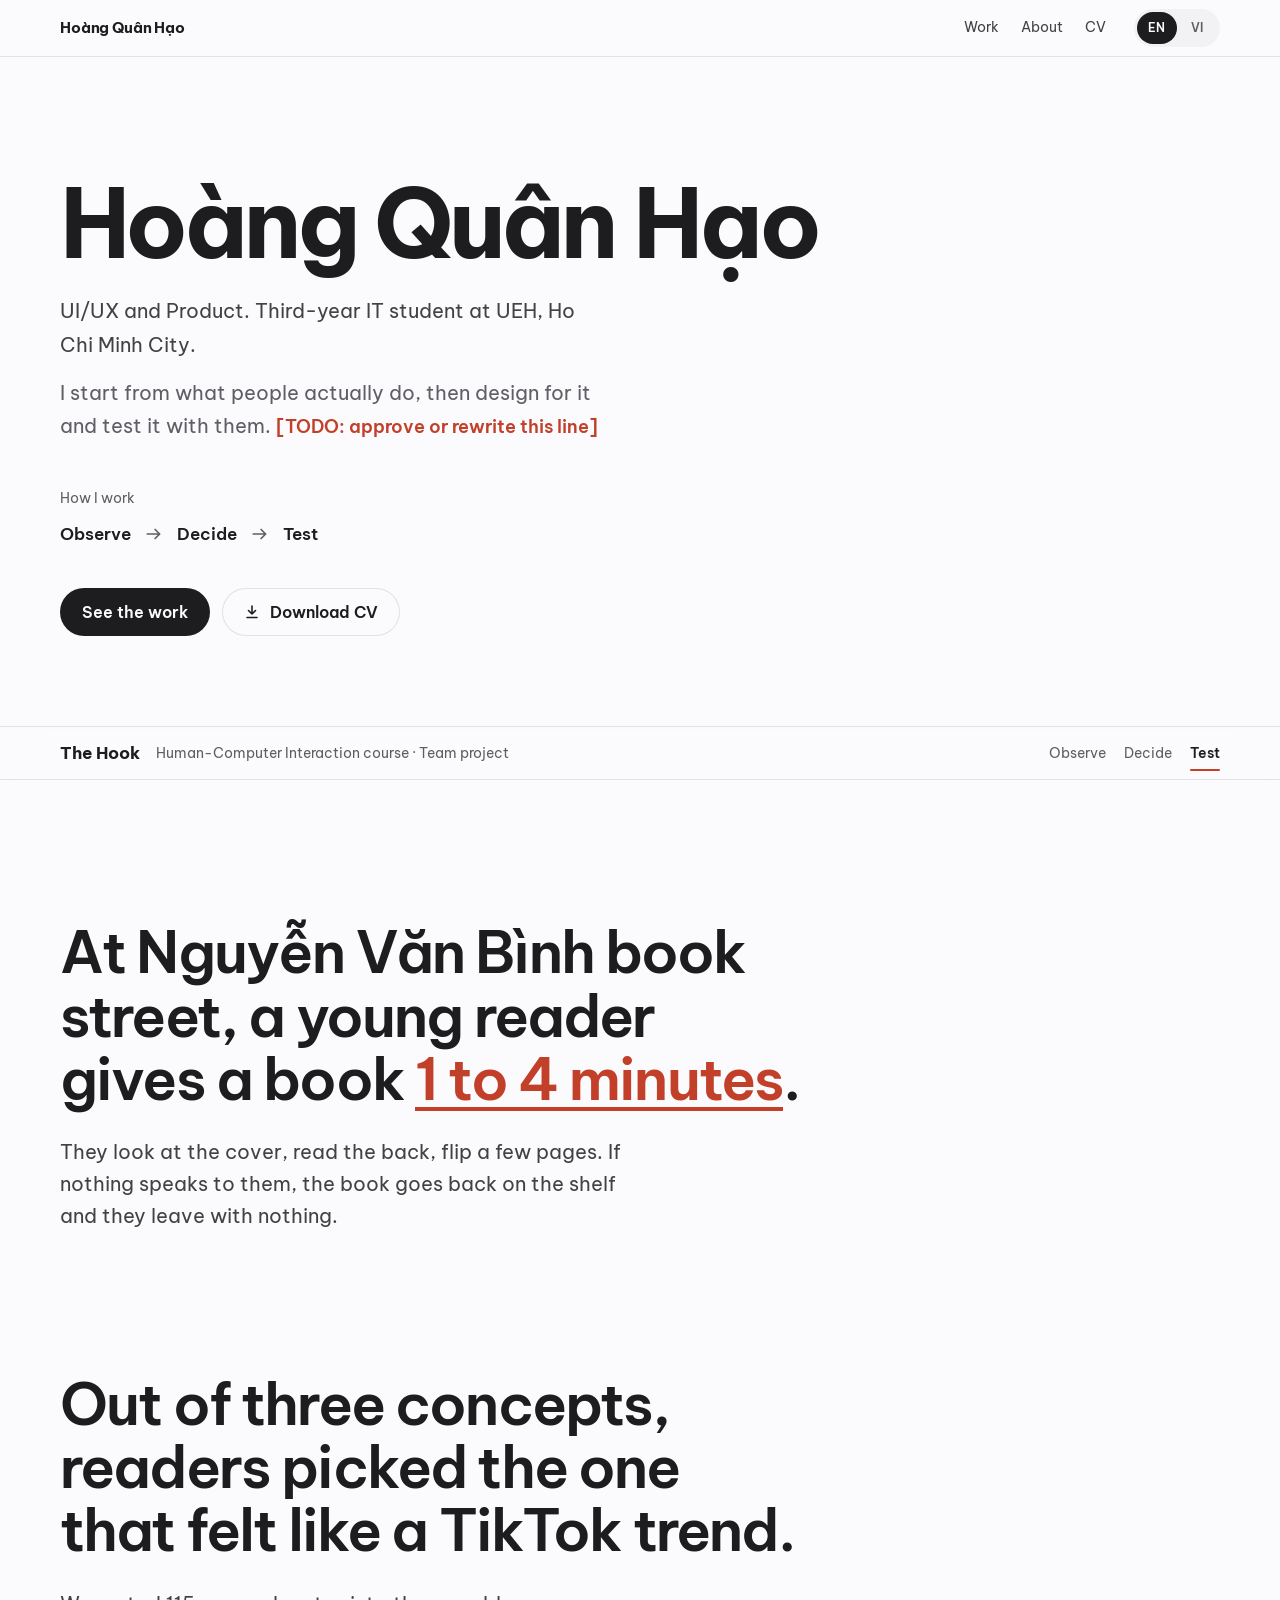
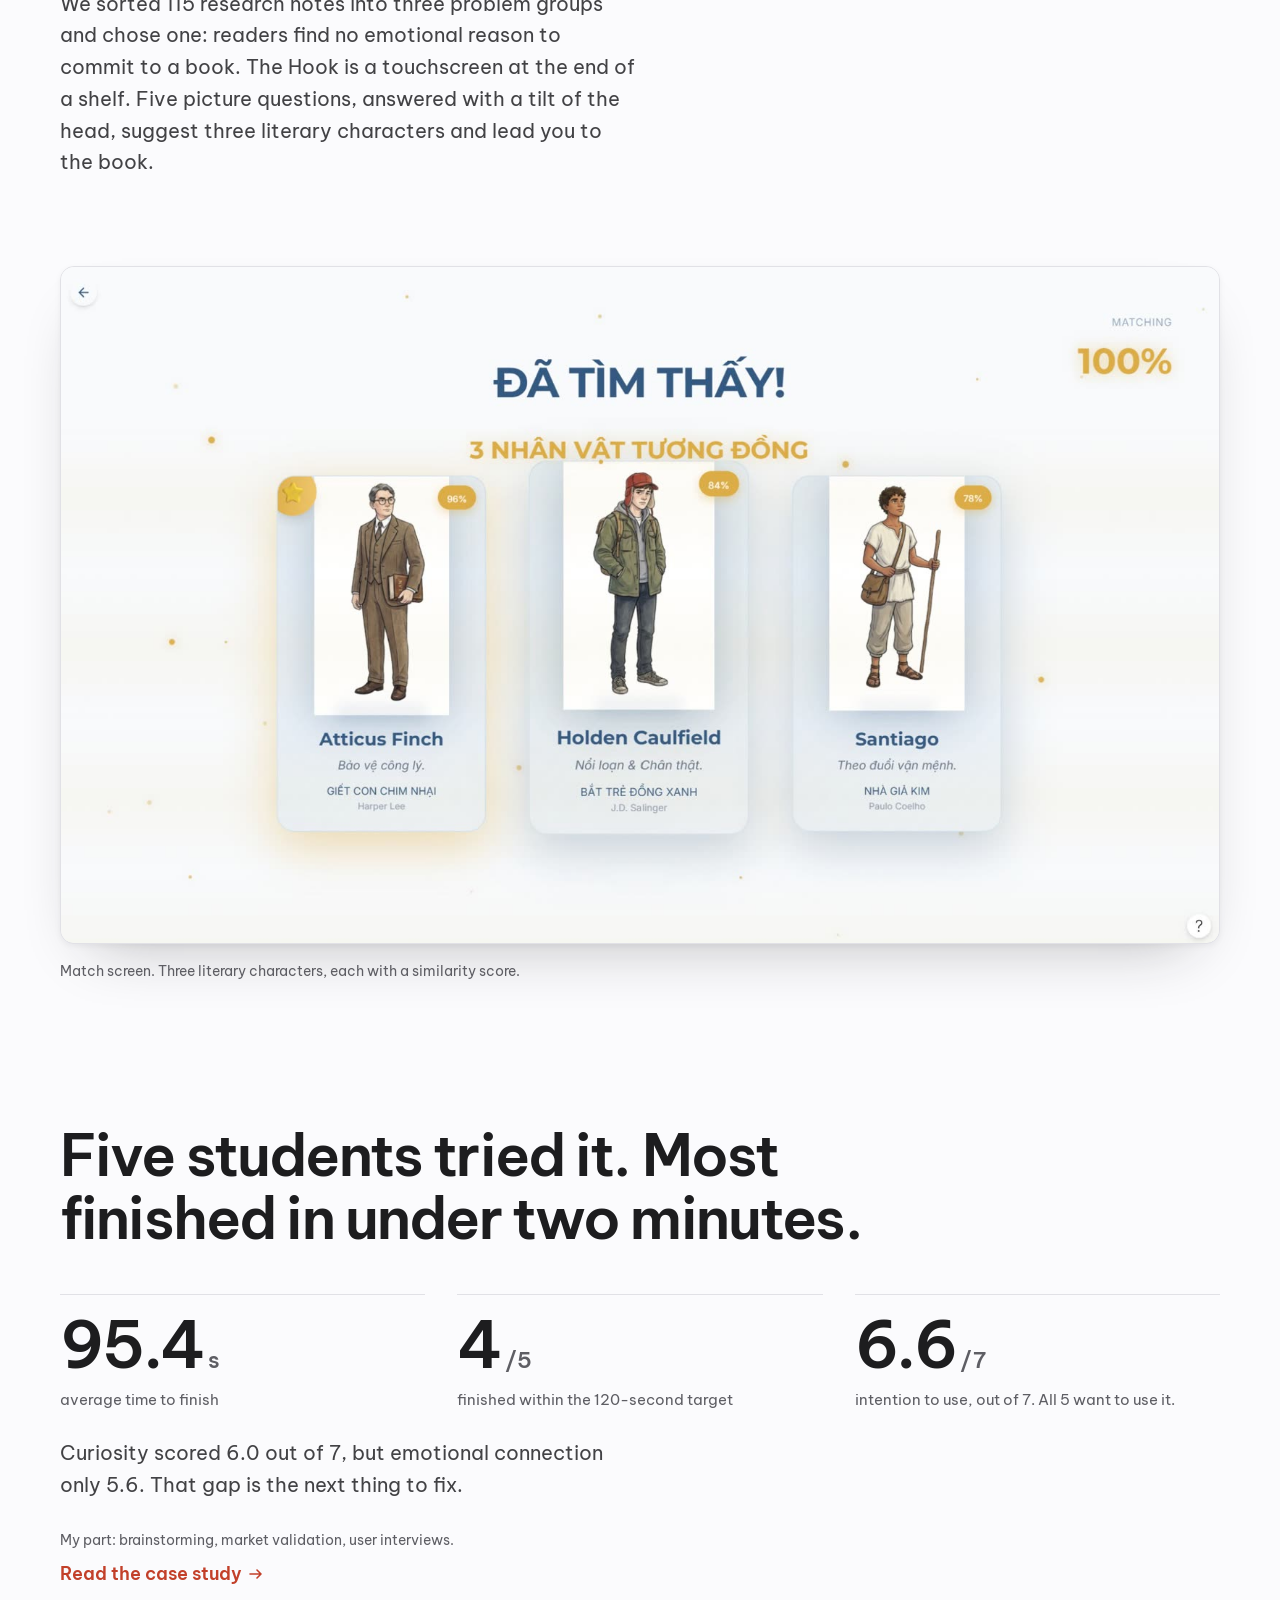
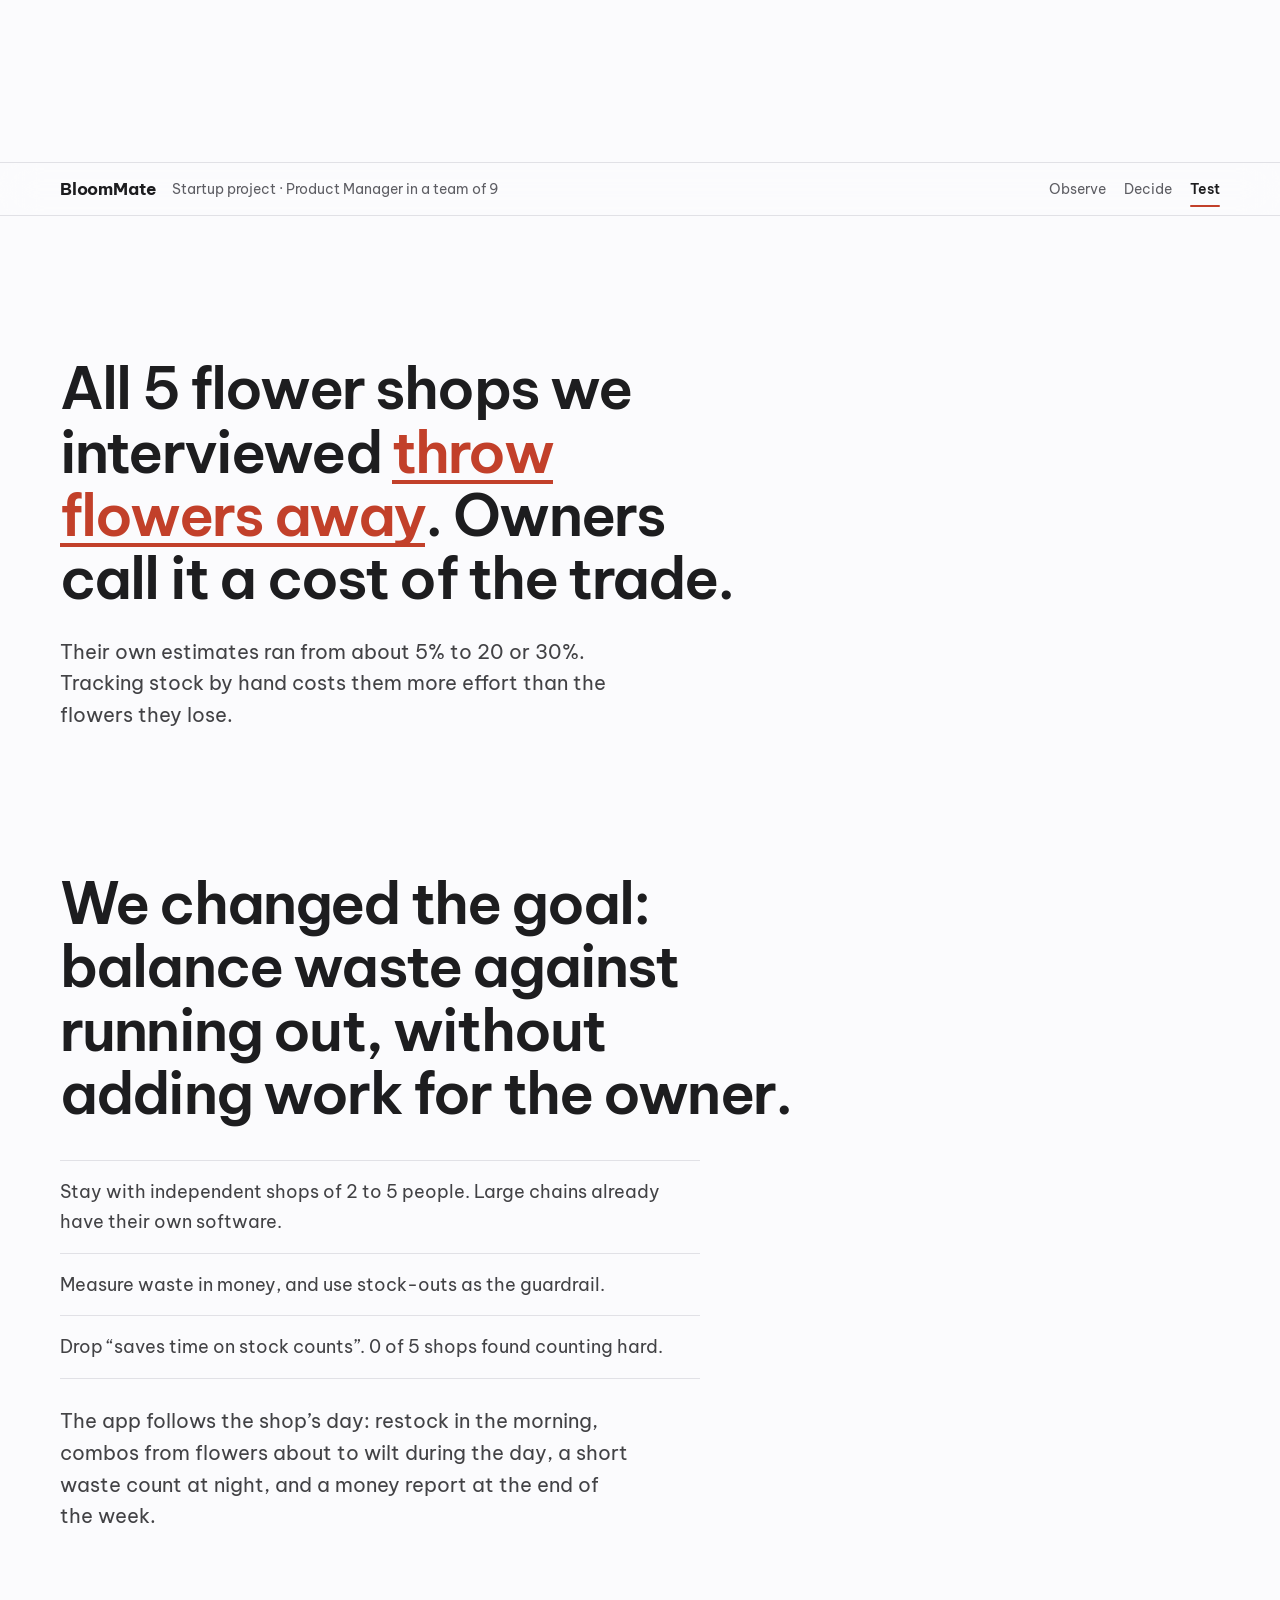
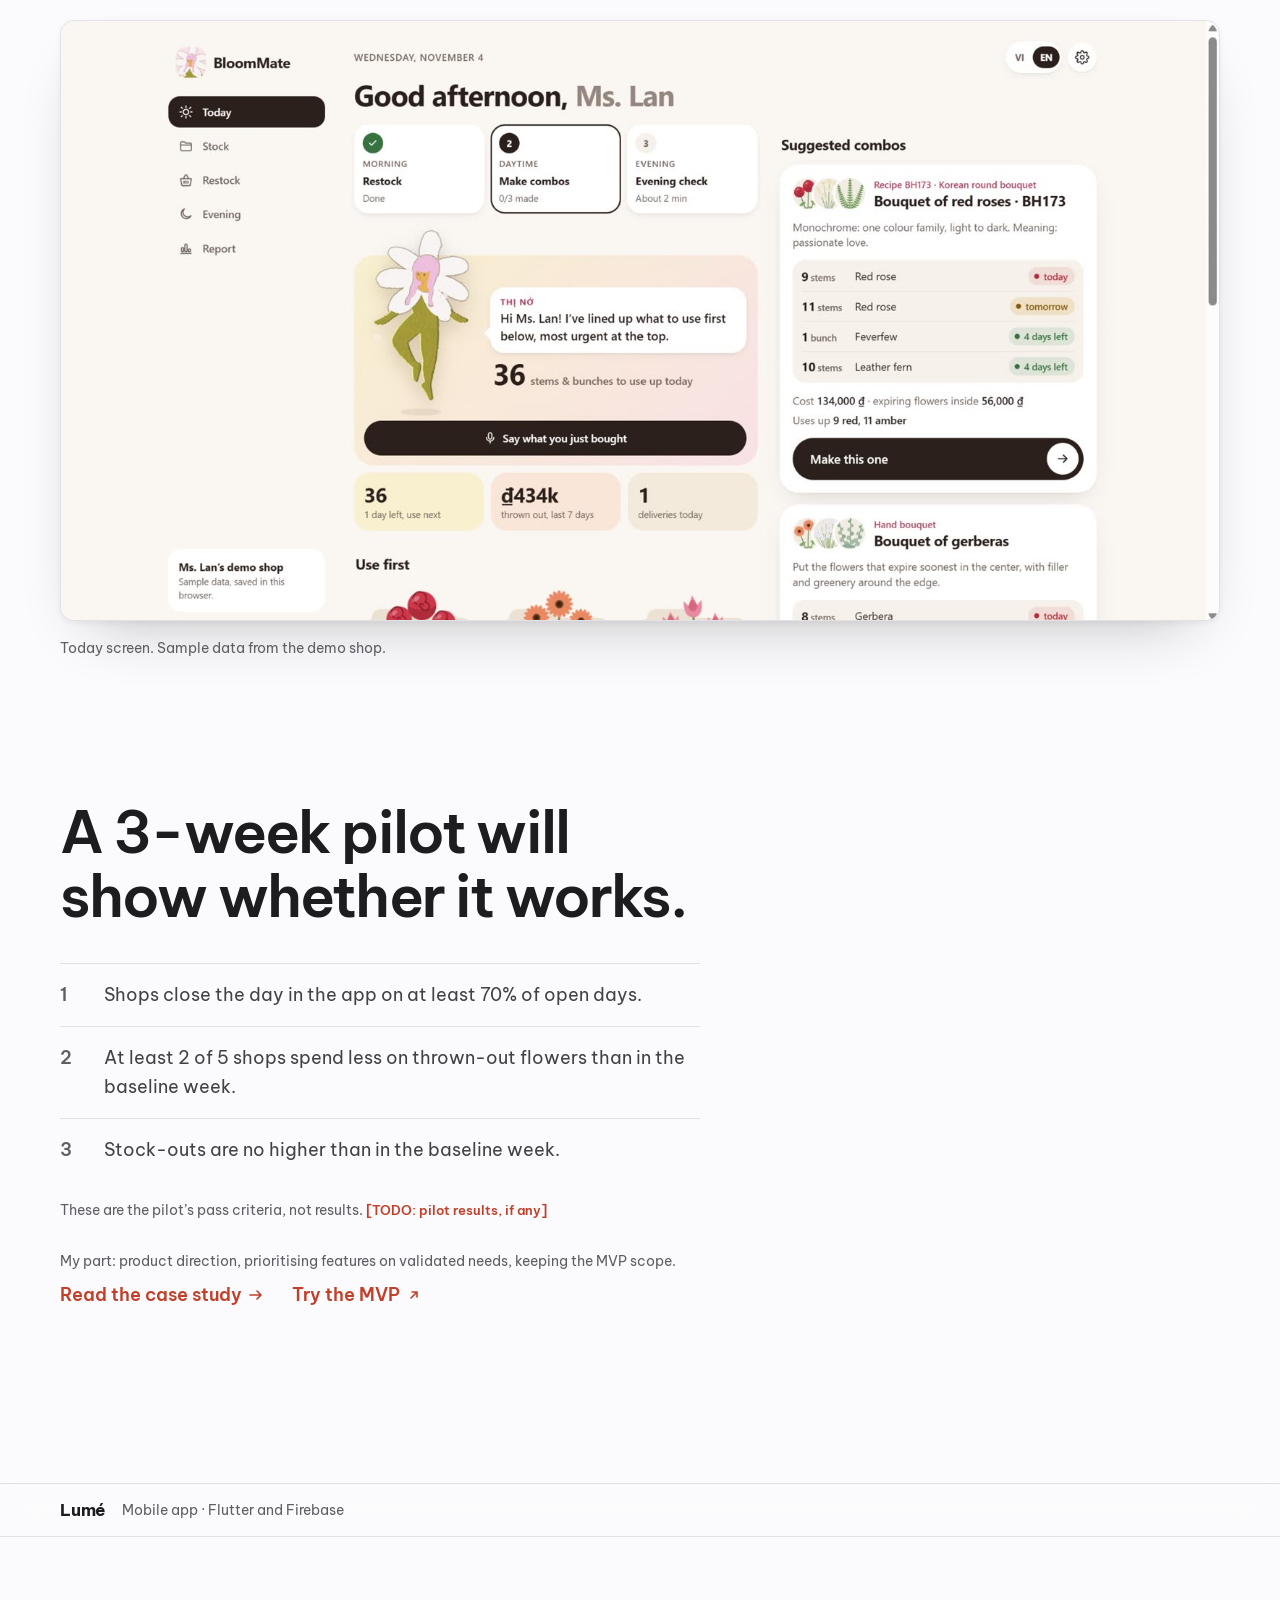
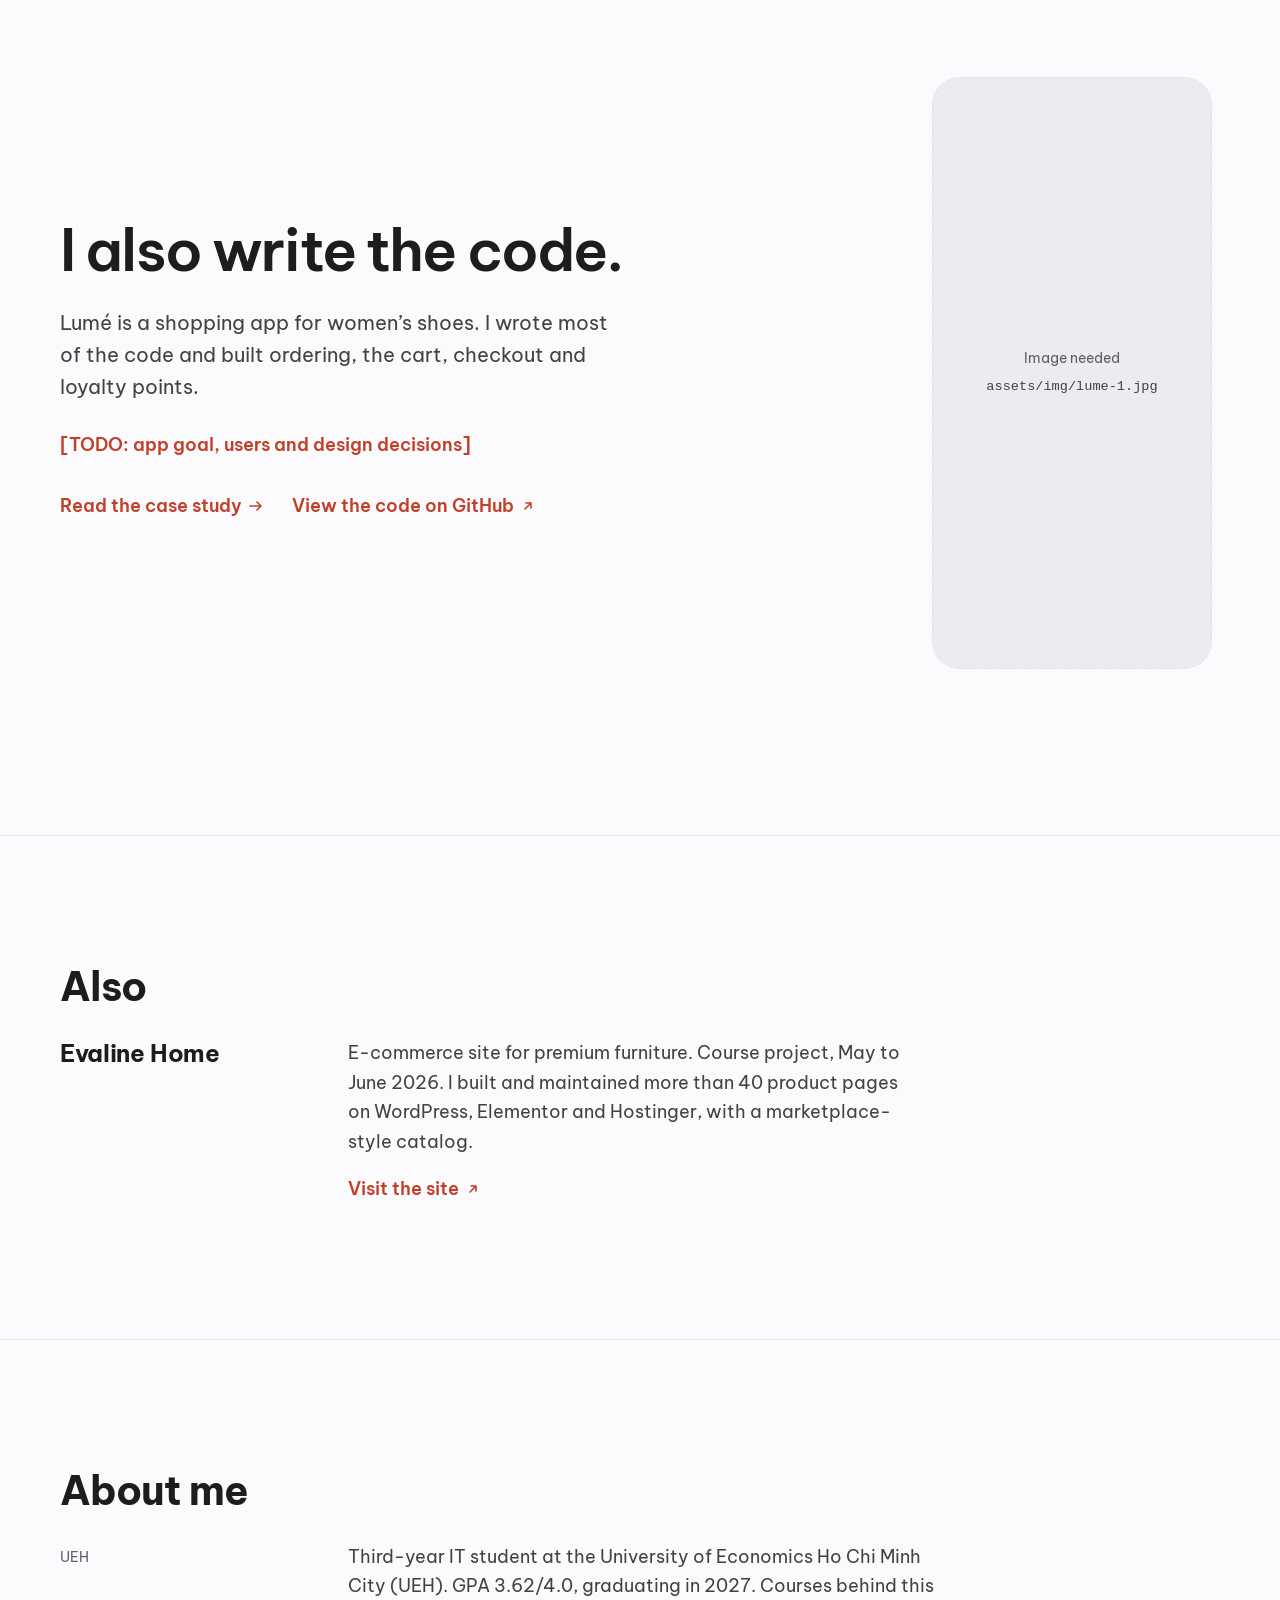
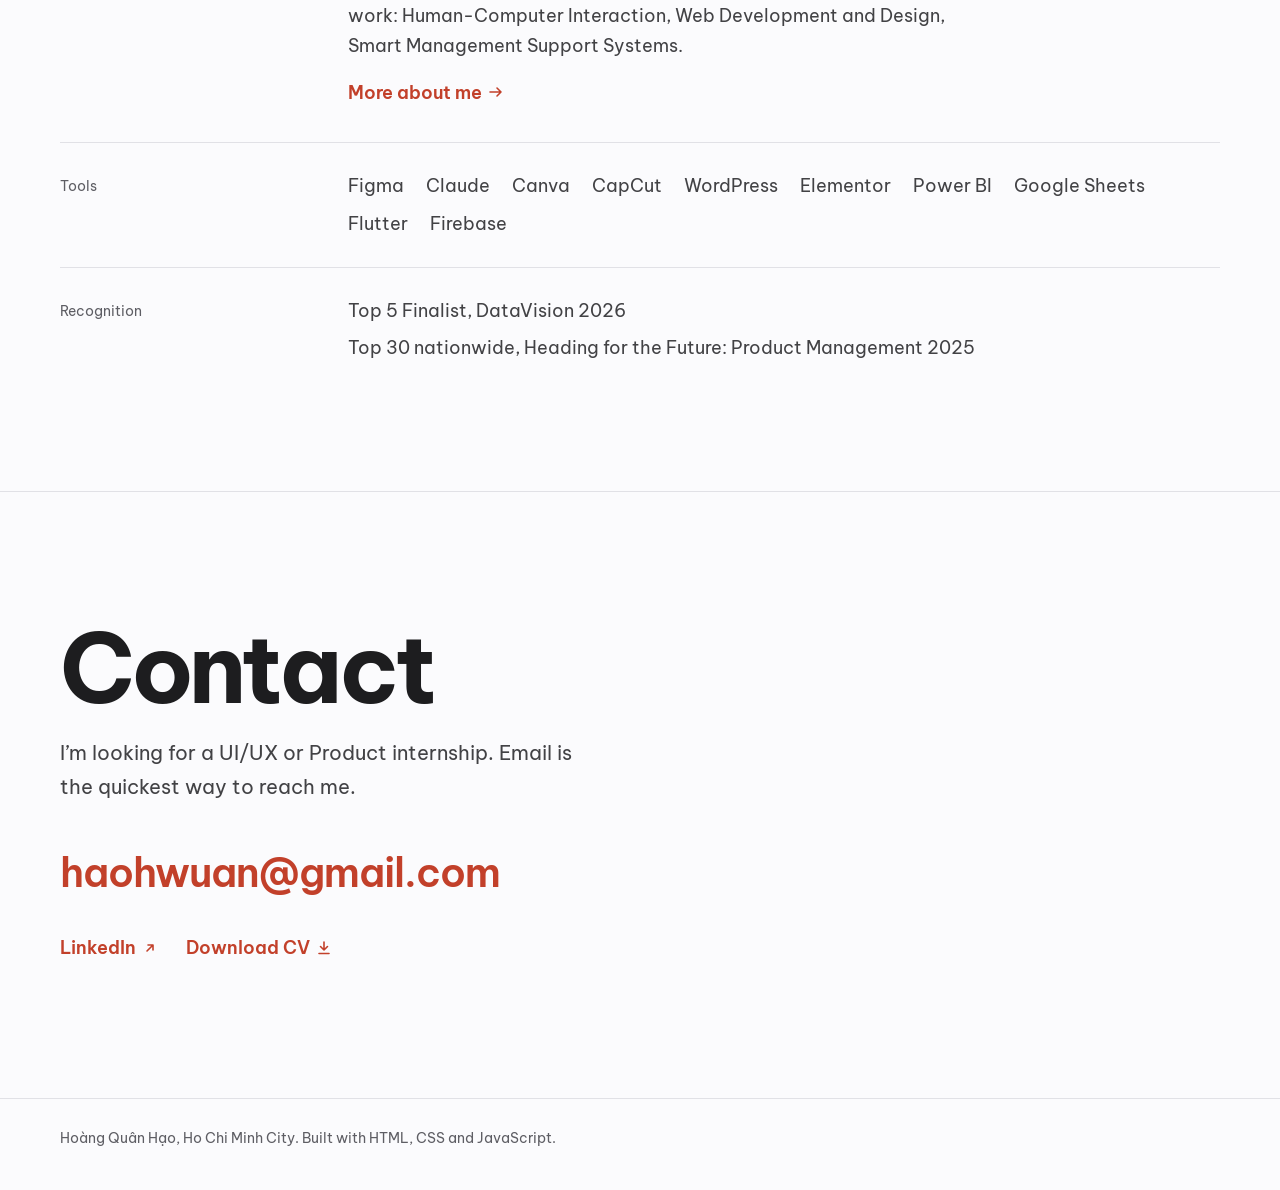
==== index.html @ dfaa804c "Portfolio: home page and The Hook case study Static HTML/CSS/JS, English default with a VI toggle, B" ====
<!doctype html>
<html lang="en">
<head>
<meta charset="utf-8">
<meta name="viewport" content="width=device-width, initial-scale=1, viewport-fit=cover">
<title>Hoàng Quân Hạo · UI/UX and Product</title>
<meta name="description" content="Portfolio of Hoàng Quân Hạo, IT student at UEH looking for a UI/UX or Product internship. Case studies with research and test results.">
<meta name="theme-color" content="#FBFBFD" media="(prefers-color-scheme: light)">
<meta name="theme-color" content="#111113" media="(prefers-color-scheme: dark)">
<link rel="canonical" href="https://wqhao216.github.io/wee_career/">
<meta property="og:type" content="website">
<meta property="og:site_name" content="Hoàng Quân Hạo">
<meta property="og:title" content="Hoàng Quân Hạo · UI/UX and Product">
<meta property="og:description" content="IT student at UEH looking for a UI/UX or Product internship. Case studies with research and test results.">
<meta property="og:url" content="https://wqhao216.github.io/wee_career/">
<meta property="og:image" content="https://wqhao216.github.io/wee_career/assets/img/og-cover.jpg">
<meta property="og:image:width" content="1200">
<meta property="og:image:height" content="630">
<meta property="og:locale" content="en_US">
<meta property="og:locale:alternate" content="vi_VN">
<meta name="twitter:card" content="summary_large_image">
<link rel="icon" href="assets/img/favicon.svg" type="image/svg+xml">
<link rel="preload" href="assets/fonts/be-vietnam-pro-700-latin.woff2" as="font" type="font/woff2" crossorigin>
<link rel="preload" href="assets/fonts/be-vietnam-pro-400-latin.woff2" as="font" type="font/woff2" crossorigin>
<link rel="stylesheet" href="assets/css/site.css">
<script src="i18n/en.js"></script>
<script src="i18n/vi.js"></script>
</head>
<body data-title="h.title" data-desc="h.desc">
<a class="skip" href="#main" data-i18n="c.skip"></a>

<header class="gnav">
  <div class="wrap">
    <a class="brand" href="./" data-i18n="c.brand" data-i18n-attr="aria-label:c.home"></a>
    <nav data-i18n-attr="aria-label:c.nav">
      <ul>
        <li><a class="nl" href="#work" data-i18n="c.work"></a></li>
        <li><a class="nl" href="about/" data-i18n="c.about"></a></li>
        <li class="cv"><a class="nl" href="assets/cv/Hoang-Quan-Hao-CV.pdf" download data-i18n="c.cv"></a></li>
      </ul>
    </nav>
    <div class="lang" role="group" data-i18n-attr="aria-label:c.lang">
      <button type="button" data-lang="en" aria-pressed="true" data-i18n-attr="aria-label:c.lang.en">EN</button>
      <button type="button" data-lang="vi" aria-pressed="false" data-i18n-attr="aria-label:c.lang.vi">VI</button>
    </div>
  </div>
</header>

<main id="main">
  <section class="hero">
    <div class="wrap">
      <h1 data-i18n="h.name"></h1>
      <p class="role" data-i18n="h.role"></p>
      <p class="approach" data-i18n-html="h.approach"></p>
      <p class="process">
        <span class="label" data-i18n="h.process"></span>
        <span data-i18n="c.observe"></span>
        <svg width="18" height="18" viewBox="0 0 16 16" fill="none" stroke="currentColor" stroke-width="1.5" stroke-linecap="round" stroke-linejoin="round" aria-hidden="true"><path d="M2 8h11M9 4l4 4-4 4"/></svg>
        <span data-i18n="c.decide"></span>
        <svg width="18" height="18" viewBox="0 0 16 16" fill="none" stroke="currentColor" stroke-width="1.5" stroke-linecap="round" stroke-linejoin="round" aria-hidden="true"><path d="M2 8h11M9 4l4 4-4 4"/></svg>
        <span data-i18n="c.test"></span>
      </p>
      <div class="actions">
        <a class="btn btn-ink" href="#work" data-i18n="h.cta.work"></a>
        <a class="btn btn-line" href="assets/cv/Hoang-Quan-Hao-CV.pdf" download>
          <svg width="16" height="16" viewBox="0 0 16 16" fill="none" stroke="currentColor" stroke-width="1.6" stroke-linecap="round" stroke-linejoin="round" aria-hidden="true"><path d="M8 2v8M4.5 6.5 8 10l3.5-3.5M3 13.5h10"/></svg>
          <span data-i18n="h.cta.cv"></span>
        </a>
      </div>
    </div>
  </section>

  <h2 id="work" class="sr-only" data-i18n="h.work"></h2>

  <!-- Chapter: The Hook -->
  <section class="chapter" aria-labelledby="ch-hook">
    <div class="rail">
      <div class="wrap">
        <h2 class="name" id="ch-hook" data-i18n="h.hook.name"></h2>
        <span class="kind" data-i18n="h.hook.kind"></span>
        <ol class="steps" aria-hidden="true">
          <li data-step="observe" data-i18n="c.observe"></li>
          <li data-step="decide" data-i18n="c.decide"></li>
          <li data-step="test" data-i18n="c.test"></li>
        </ol>
      </div>
    </div>
    <div class="wrap">
      <div class="beat" data-beat="observe">
        <h3 class="say reveal" data-i18n-html="h.hook.observe"></h3>
        <p class="body reveal" data-i18n="h.hook.observe.body"></p>
      </div>
      <div class="beat" data-beat="decide">
        <h3 class="say reveal" data-i18n="h.hook.decide"></h3>
        <p class="body reveal" data-i18n="h.hook.decide.body"></p>
        <figure class="shot reveal">
          <img src="assets/img/hook-match.jpg" width="1600" height="934" loading="lazy" decoding="async" data-i18n-attr="alt:h.hook.img" alt="">
          <figcaption data-i18n="h.hook.cap"></figcaption>
        </figure>
      </div>
      <div class="beat" data-beat="test">
        <h3 class="say reveal" data-i18n="h.hook.test"></h3>
        <div class="stats reveal">
          <div class="stat"><div class="n"><span data-num="95.4" data-dec="1" data-count></span><small data-i18n="c.sec"></small></div><p data-i18n="h.hook.s1"></p></div>
          <div class="stat"><div class="n"><span data-num="4" data-count></span><small>/5</small></div><p data-i18n="h.hook.s2"></p></div>
          <div class="stat"><div class="n"><span data-num="6.6" data-dec="1" data-count></span><small>/7</small></div><p data-i18n="h.hook.s3"></p></div>
        </div>
        <p class="body reveal" data-i18n="h.hook.test.body"></p>
        <p class="meta" data-i18n="h.hook.role"></p>
        <div class="links">
          <a class="go" href="work/the-hook/"><span data-i18n="h.hook.link"></span><svg width="16" height="16" viewBox="0 0 16 16" fill="none" stroke="currentColor" stroke-width="1.6" stroke-linecap="round" stroke-linejoin="round" aria-hidden="true"><path d="M2 8h11M9 4l4 4-4 4"/></svg></a>
        </div>
      </div>
    </div>
  </section>

  <!-- Chapter: BloomMate -->
  <section class="chapter" aria-labelledby="ch-bloom">
    <div class="rail">
      <div class="wrap">
        <h2 class="name" id="ch-bloom" data-i18n="h.bloom.name"></h2>
        <span class="kind" data-i18n="h.bloom.kind"></span>
        <ol class="steps" aria-hidden="true">
          <li data-step="observe" data-i18n="c.observe"></li>
          <li data-step="decide" data-i18n="c.decide"></li>
          <li data-step="test" data-i18n="c.test"></li>
        </ol>
      </div>
    </div>
    <div class="wrap">
      <div class="beat" data-beat="observe">
        <h3 class="say reveal" data-i18n-html="h.bloom.observe"></h3>
        <p class="body reveal" data-i18n="h.bloom.observe.body"></p>
      </div>
      <div class="beat" data-beat="decide">
        <h3 class="say reveal" data-i18n="h.bloom.decide"></h3>
        <ul class="decisions reveal">
          <li data-i18n="h.bloom.d1"></li>
          <li data-i18n="h.bloom.d2"></li>
          <li data-i18n="h.bloom.d3"></li>
        </ul>
        <p class="body reveal" data-i18n="h.bloom.decide.body"></p>
        <figure class="shot reveal">
          <img src="assets/img/bloom-today.jpg" width="1600" height="828" loading="lazy" decoding="async" data-i18n-attr="alt:h.bloom.img" alt="">
          <figcaption data-i18n="h.bloom.cap"></figcaption>
        </figure>
      </div>
      <div class="beat" data-beat="test">
        <h3 class="say reveal" data-i18n="h.bloom.test"></h3>
        <ol class="criteria reveal">
          <li data-i18n="h.bloom.p1"></li>
          <li data-i18n="h.bloom.p2"></li>
          <li data-i18n="h.bloom.p3"></li>
        </ol>
        <p class="note" data-i18n-html="h.bloom.pnote"></p>
        <p class="meta" data-i18n="h.bloom.role"></p>
        <div class="links">
          <a class="go" href="work/bloommate/"><span data-i18n="h.bloom.link"></span><svg width="16" height="16" viewBox="0 0 16 16" fill="none" stroke="currentColor" stroke-width="1.6" stroke-linecap="round" stroke-linejoin="round" aria-hidden="true"><path d="M2 8h11M9 4l4 4-4 4"/></svg></a>
          <a class="go ext" href="https://wqhao216.github.io/bloommate/" target="_blank" rel="noopener"><span data-i18n="h.bloom.mvp"></span><span class="sr-only" data-i18n="c.newtab"></span><svg width="16" height="16" viewBox="0 0 16 16" fill="none" stroke="currentColor" stroke-width="1.6" stroke-linecap="round" stroke-linejoin="round" aria-hidden="true"><path d="M5 11 11 5M6 5h5v5"/></svg></a>
        </div>
      </div>
    </div>
  </section>

  <!-- Chapter: Lumé (no observation yet, so no Observe/Decide/Test rail) -->
  <section class="chapter" aria-labelledby="ch-lume">
    <div class="rail">
      <div class="wrap">
        <h2 class="name" id="ch-lume" data-i18n="h.lume.name"></h2>
        <span class="kind" data-i18n="h.lume.kind"></span>
      </div>
    </div>
    <div class="wrap">
      <div class="beat">
        <div class="split">
          <div>
            <h3 class="say reveal" data-i18n="h.lume.title"></h3>
            <p class="body reveal" data-i18n="h.lume.body"></p>
            <p class="body" data-i18n-html="h.lume.todo"></p>
            <div class="links" style="margin-top:24px">
              <a class="go" href="work/lume/"><span data-i18n="h.lume.link"></span><svg width="16" height="16" viewBox="0 0 16 16" fill="none" stroke="currentColor" stroke-width="1.6" stroke-linecap="round" stroke-linejoin="round" aria-hidden="true"><path d="M2 8h11M9 4l4 4-4 4"/></svg></a>
              <a class="go ext" href="https://github.com/hienhuynh31241022763-jpg/lume_app" target="_blank" rel="noopener"><span data-i18n="h.lume.code"></span><span class="sr-only" data-i18n="c.newtab"></span><svg width="16" height="16" viewBox="0 0 16 16" fill="none" stroke="currentColor" stroke-width="1.6" stroke-linecap="round" stroke-linejoin="round" aria-hidden="true"><path d="M5 11 11 5M6 5h5v5"/></svg></a>
            </div>
          </div>
          <div class="ph phone reveal" role="img" data-i18n-attr="aria-label:h.lume.img">
            <span data-i18n="c.placeholder"></span>
            <code>assets/img/lume-1.jpg</code>
          </div>
        </div>
      </div>
    </div>
  </section>

  <section class="band" aria-labelledby="also">
    <div class="wrap">
      <h2 id="also" data-i18n="h.also"></h2>
      <div class="row">
        <h3 data-i18n="h.eva.name"></h3>
        <div>
          <p data-i18n="h.eva.body"></p>
          <div class="links">
            <a class="go ext" href="https://evalinehome.smartquote.us/" target="_blank" rel="noopener"><span data-i18n="h.eva.link"></span><span class="sr-only" data-i18n="c.newtab"></span><svg width="16" height="16" viewBox="0 0 16 16" fill="none" stroke="currentColor" stroke-width="1.6" stroke-linecap="round" stroke-linejoin="round" aria-hidden="true"><path d="M5 11 11 5M6 5h5v5"/></svg></a>
          </div>
        </div>
      </div>
    </div>
  </section>

  <section class="band" aria-labelledby="about">
    <div class="wrap">
      <h2 id="about" data-i18n="h.about"></h2>
      <div class="row">
        <span class="k">UEH</span>
        <div>
          <p data-i18n="h.about.body"></p>
          <div class="links">
            <a class="go" href="about/"><span data-i18n="h.about.link"></span><svg width="16" height="16" viewBox="0 0 16 16" fill="none" stroke="currentColor" stroke-width="1.6" stroke-linecap="round" stroke-linejoin="round" aria-hidden="true"><path d="M2 8h11M9 4l4 4-4 4"/></svg></a>
          </div>
        </div>
      </div>
      <div class="row">
        <span class="k" data-i18n="h.about.tools"></span>
        <ul class="tools">
          <li>Figma</li><li>Claude</li><li>Canva</li><li>CapCut</li><li>WordPress</li><li>Elementor</li><li>Power BI</li><li>Google Sheets</li><li>Flutter</li><li>Firebase</li>
        </ul>
      </div>
      <div class="row">
        <span class="k" data-i18n="h.about.awards"></span>
        <ul class="awards">
          <li data-i18n="h.about.a1"></li>
          <li data-i18n="h.about.a2"></li>
        </ul>
      </div>
    </div>
  </section>

  <section class="band contact" aria-labelledby="contact">
    <div class="wrap">
      <h2 id="contact" data-i18n="c.contact.title"></h2>
      <p class="body" data-i18n="c.contact.body"></p>
      <a class="mail" href="mailto:haohwuan@gmail.com">haohwuan@gmail.com</a>
      <div class="links">
        <a class="go ext" href="https://www.linkedin.com/in/qu%C3%A2n-h%E1%BA%A1o-ho%C3%A0ng-7aa39737b/" target="_blank" rel="noopener"><span data-i18n="c.contact.linkedin"></span><span class="sr-only" data-i18n="c.newtab"></span><svg width="16" height="16" viewBox="0 0 16 16" fill="none" stroke="currentColor" stroke-width="1.6" stroke-linecap="round" stroke-linejoin="round" aria-hidden="true"><path d="M5 11 11 5M6 5h5v5"/></svg></a>
        <a class="go" href="assets/cv/Hoang-Quan-Hao-CV.pdf" download><span data-i18n="c.contact.cv"></span><svg width="16" height="16" viewBox="0 0 16 16" fill="none" stroke="currentColor" stroke-width="1.6" stroke-linecap="round" stroke-linejoin="round" aria-hidden="true"><path d="M8 2v8M4.5 6.5 8 10l3.5-3.5M3 13.5h10"/></svg></a>
      </div>
    </div>
  </section>
</main>

<footer class="foot">
  <div class="wrap"><p data-i18n="c.footer"></p></div>
</footer>

<script src="assets/js/site.js"></script>
</body>
</html>
---- assets/css/site.css ----
/* Be Vietnam Pro, SIL Open Font License 1.1. Self-hosted subsets: Vietnamese, Latin Extended, Latin. */
@font-face{font-family:"Be Vietnam Pro";font-style:normal;font-weight:400;font-display:swap;src:url("../fonts/be-vietnam-pro-400-vietnamese.woff2") format("woff2");unicode-range:U+0102-0103, U+0110-0111, U+0128-0129, U+0168-0169, U+01A0-01A1, U+01AF-01B0, U+0300-0301, U+0303-0304, U+0308-0309, U+0323, U+0329, U+1EA0-1EF9, U+20AB;}
@font-face{font-family:"Be Vietnam Pro";font-style:normal;font-weight:400;font-display:swap;src:url("../fonts/be-vietnam-pro-400-latin-ext.woff2") format("woff2");unicode-range:U+0100-02BA, U+02BD-02C5, U+02C7-02CC, U+02CE-02D7, U+02DD-02FF, U+0304, U+0308, U+0329, U+1D00-1DBF, U+1E00-1E9F, U+1EF2-1EFF, U+2020, U+20A0-20AB, U+20AD-20C4, U+2113, U+2C60-2C7F, U+A720-A7FF;}
@font-face{font-family:"Be Vietnam Pro";font-style:normal;font-weight:400;font-display:swap;src:url("../fonts/be-vietnam-pro-400-latin.woff2") format("woff2");unicode-range:U+0000-00FF, U+0131, U+0152-0153, U+02BB-02BC, U+02C6, U+02DA, U+02DC, U+0304, U+0308, U+0329, U+2000-206F, U+20AC, U+2122, U+2191, U+2193, U+2212, U+2215, U+FEFF, U+FFFD;}
@font-face{font-family:"Be Vietnam Pro";font-style:normal;font-weight:600;font-display:swap;src:url("../fonts/be-vietnam-pro-600-vietnamese.woff2") format("woff2");unicode-range:U+0102-0103, U+0110-0111, U+0128-0129, U+0168-0169, U+01A0-01A1, U+01AF-01B0, U+0300-0301, U+0303-0304, U+0308-0309, U+0323, U+0329, U+1EA0-1EF9, U+20AB;}
@font-face{font-family:"Be Vietnam Pro";font-style:normal;font-weight:600;font-display:swap;src:url("../fonts/be-vietnam-pro-600-latin-ext.woff2") format("woff2");unicode-range:U+0100-02BA, U+02BD-02C5, U+02C7-02CC, U+02CE-02D7, U+02DD-02FF, U+0304, U+0308, U+0329, U+1D00-1DBF, U+1E00-1E9F, U+1EF2-1EFF, U+2020, U+20A0-20AB, U+20AD-20C4, U+2113, U+2C60-2C7F, U+A720-A7FF;}
@font-face{font-family:"Be Vietnam Pro";font-style:normal;font-weight:600;font-display:swap;src:url("../fonts/be-vietnam-pro-600-latin.woff2") format("woff2");unicode-range:U+0000-00FF, U+0131, U+0152-0153, U+02BB-02BC, U+02C6, U+02DA, U+02DC, U+0304, U+0308, U+0329, U+2000-206F, U+20AC, U+2122, U+2191, U+2193, U+2212, U+2215, U+FEFF, U+FFFD;}
@font-face{font-family:"Be Vietnam Pro";font-style:normal;font-weight:700;font-display:swap;src:url("../fonts/be-vietnam-pro-700-vietnamese.woff2") format("woff2");unicode-range:U+0102-0103, U+0110-0111, U+0128-0129, U+0168-0169, U+01A0-01A1, U+01AF-01B0, U+0300-0301, U+0303-0304, U+0308-0309, U+0323, U+0329, U+1EA0-1EF9, U+20AB;}
@font-face{font-family:"Be Vietnam Pro";font-style:normal;font-weight:700;font-display:swap;src:url("../fonts/be-vietnam-pro-700-latin-ext.woff2") format("woff2");unicode-range:U+0100-02BA, U+02BD-02C5, U+02C7-02CC, U+02CE-02D7, U+02DD-02FF, U+0304, U+0308, U+0329, U+1D00-1DBF, U+1E00-1E9F, U+1EF2-1EFF, U+2020, U+20A0-20AB, U+20AD-20C4, U+2113, U+2C60-2C7F, U+A720-A7FF;}
@font-face{font-family:"Be Vietnam Pro";font-style:normal;font-weight:700;font-display:swap;src:url("../fonts/be-vietnam-pro-700-latin.woff2") format("woff2");unicode-range:U+0000-00FF, U+0131, U+0152-0153, U+02BB-02BC, U+02C6, U+02DA, U+02DC, U+0304, U+0308, U+0329, U+2000-206F, U+20AC, U+2122, U+2191, U+2193, U+2212, U+2215, U+FEFF, U+FFFD;}

/* Hoàng Quân Hạo portfolio. One quiet ground, one red-pen accent, product screenshots carry the colour. */

:root {
  --bg: #FBFBFD;
  --bg-2: #F2F2F5;
  --ink: #1D1D1F;
  --ink-2: #424245;
  --muted: #5E5E64;
  --line: #E1E1E6;
  --accent: #C2402A;
  --accent-tint: #F8E6E2;
  --on-ink: #FBFBFD;
  --material: rgba(251, 251, 253, 0.78);
  --shot-shadow: 0 28px 60px -32px rgba(29, 29, 31, 0.32), 0 2px 6px rgba(29, 29, 31, 0.05);
  --ph: #ECECF0;

  --font: "Be Vietnam Pro", system-ui, -apple-system, "Segoe UI", Roboto, sans-serif;
  --t-small: 0.875rem;
  --t-body: 1.125rem;
  --t-lead: clamp(1.1875rem, 1.6vw, 1.375rem);
  --t-h3: clamp(1.25rem, 2vw, 1.5rem);
  --t-h2: clamp(1.75rem, 3.4vw, 2.5rem);
  --t-say: clamp(2rem, 4.6vw, 3.6rem);
  --t-display: clamp(3rem, 9vw, 6rem);

  --wide: 75rem;
  --read: 42rem;
  --gutter: max(20px, env(safe-area-inset-left, 0px));
  --gutter-r: max(20px, env(safe-area-inset-right, 0px));
  --rail-h: 3.25rem;
  --ease-out: cubic-bezier(0.16, 1, 0.3, 1);
  color-scheme: light;
}

@media (prefers-color-scheme: dark) {
  :root {
    --bg: #111113;
    --bg-2: #1B1B1E;
    --ink: #F5F5F7;
    --ink-2: #D2D2D7;
    --muted: #A6A6AC;
    --line: #2E2E33;
    --accent: #FF7A5C;
    --accent-tint: #3A1E18;
    --on-ink: #111113;
    --material: rgba(17, 17, 19, 0.74);
    --shot-shadow: 0 28px 60px -30px rgba(0, 0, 0, 0.7), 0 0 0 1px rgba(255, 255, 255, 0.04);
    --ph: #1F1F23;
    color-scheme: dark;
  }
}

/* ---------- Base ---------- */
*, *::before, *::after { box-sizing: border-box; }
html { -webkit-text-size-adjust: 100%; text-size-adjust: 100%; scroll-padding-top: calc(var(--rail-h) + 24px); }
body {
  margin: 0;
  background: var(--bg);
  color: var(--ink);
  font-family: var(--font);
  font-size: var(--t-body);
  line-height: 1.65;
  -webkit-font-smoothing: antialiased;
  -moz-osx-font-smoothing: grayscale;
  text-rendering: optimizeLegibility;
}
img { max-width: 100%; height: auto; display: block; }
a { color: inherit; text-decoration-thickness: 1px; text-underline-offset: 0.22em; }
::selection { background: var(--accent-tint); color: var(--ink); }
:focus-visible { outline: 2px solid var(--accent); outline-offset: 3px; border-radius: 6px; }
h1, h2, h3, h4 { margin: 0; text-wrap: balance; font-weight: 700; }
p { margin: 0; text-wrap: pretty; }
ul, ol { margin: 0; padding: 0; }
svg { flex: none; }
.todo { color: var(--accent); font-weight: 600; font-size: 0.9em; }

.skip {
  position: absolute; left: 12px; top: -60px; z-index: 50;
  background: var(--ink); color: var(--on-ink); padding: 10px 16px; border-radius: 10px;
  font-weight: 600; text-decoration: none; transition: top 0.2s var(--ease-out);
}
.skip:focus { top: 12px; }

.wrap { max-width: var(--wide); margin-inline: auto; padding-left: var(--gutter); padding-right: var(--gutter-r); }
.read { max-width: var(--read); }

/* ---------- Global nav (scrolls away; the local rail is what sticks) ---------- */
.gnav { border-bottom: 1px solid var(--line); }
.gnav .wrap { display: flex; align-items: center; gap: 12px; min-height: 3.5rem; }
.brand { font-weight: 700; font-size: 0.9375rem; letter-spacing: -0.01em; text-decoration: none; margin-right: auto; padding-block: 10px; white-space: nowrap; }
.gnav ul { list-style: none; display: flex; align-items: center; gap: 2px; }
.gnav a.nl { display: inline-flex; align-items: center; min-height: 44px; padding-inline: 10px; font-size: 0.875rem; color: var(--ink-2); text-decoration: none; border-radius: 8px; transition: color 0.2s; }
.gnav a.nl:hover { color: var(--ink); }
.gnav a.nl[aria-current="page"] { color: var(--ink); font-weight: 600; }

.lang { display: inline-flex; padding: 3px; border-radius: 999px; background: var(--bg-2); margin-left: 6px; }
.lang button {
  font: inherit; font-size: 0.75rem; font-weight: 600; letter-spacing: 0.04em;
  min-width: 2.5rem; min-height: 2rem; padding: 0 10px; border: 0; border-radius: 999px;
  background: transparent; color: var(--muted); cursor: pointer; transition: background 0.2s, color 0.2s;
}
.lang button[aria-pressed="true"] { background: var(--ink); color: var(--on-ink); }
.lang button:hover:not([aria-pressed="true"]) { color: var(--ink); }
@media (max-width: 420px) {
  :root { --gutter: max(16px, env(safe-area-inset-left, 0px)); --gutter-r: max(16px, env(safe-area-inset-right, 0px)); }
  .gnav .wrap { gap: 2px; }
  .gnav a.nl { padding-inline: 6px; }
  .gnav li.cv { display: none; }
  .brand { font-size: 0.8125rem; }
  .lang { margin-left: 2px; }
  .lang button { min-width: 2.25rem; padding: 0 8px; }
}

/* ---------- Buttons and links ---------- */
.btn {
  display: inline-flex; align-items: center; gap: 10px; min-height: 48px; padding: 0 22px;
  font: inherit; border: 0; cursor: pointer; background: transparent;
  border-radius: 999px; font-weight: 600; font-size: 1rem; text-decoration: none;
  transition: transform 0.15s var(--ease-out), background 0.2s, color 0.2s, box-shadow 0.2s;
}
.btn:active { transform: scale(0.97); }
.btn-ink { background: var(--ink); color: var(--on-ink); }
.btn-ink:hover { box-shadow: 0 10px 24px -12px rgba(29, 29, 31, 0.5); }
.btn-line { box-shadow: inset 0 0 0 1px var(--line); color: var(--ink); }
.btn-line:hover { box-shadow: inset 0 0 0 1px var(--ink); }
.go {
  display: inline-flex; align-items: center; gap: 6px; min-height: 44px;
  color: var(--accent); font-weight: 600; text-decoration: none;
}
.go svg { transition: transform 0.25s var(--ease-out); }
.go:hover svg { transform: translateX(3px); }
.go.ext:hover svg { transform: translate(2px, -2px); }
.go:hover span { text-decoration: underline; text-decoration-thickness: 1px; text-underline-offset: 0.22em; }
.links { display: flex; flex-wrap: wrap; gap: 4px 28px; }

/* ---------- Hero ---------- */
.hero { padding-block: clamp(72px, 13vh, 150px) clamp(64px, 10vh, 120px); }
.hero h1 { font-size: var(--t-display); line-height: 1.02; letter-spacing: -0.04em; font-weight: 700; }
.hero .role { margin-top: 22px; font-size: var(--t-lead); color: var(--ink-2); max-width: 34rem; }
.hero .approach { margin-top: 14px; font-size: var(--t-lead); color: var(--muted); max-width: 34rem; }
.process { margin-top: 44px; display: flex; flex-wrap: wrap; align-items: center; gap: 10px 14px; font-weight: 600; font-size: 1.0625rem; }
.process .label { font-weight: 500; color: var(--muted); font-size: var(--t-small); width: 100%; }
.process svg { color: var(--muted); }
.hero .actions { margin-top: 40px; display: flex; flex-wrap: wrap; gap: 12px; }

/* ---------- Chapters ---------- */
.work-h { font-size: var(--t-small); color: var(--muted); font-weight: 500; padding-bottom: 8px; }
.chapter { border-top: 1px solid var(--line); }

/* Local rail: Apple-style product nav that sticks for the length of its chapter */
.rail {
  position: sticky; top: 0; z-index: 20;
  background: var(--material);
  -webkit-backdrop-filter: saturate(180%) blur(18px);
  backdrop-filter: saturate(180%) blur(18px);
  border-bottom: 1px solid var(--line);
}
.rail .wrap { display: flex; align-items: center; gap: 16px; min-height: var(--rail-h); }
.rail .name { font-weight: 700; font-size: 1.0625rem; letter-spacing: -0.01em; white-space: nowrap; }
.rail .kind { font-size: var(--t-small); color: var(--muted); white-space: nowrap; overflow: hidden; text-overflow: ellipsis; min-width: 0; }
.steps { list-style: none; display: flex; gap: 18px; margin-left: auto; font-size: var(--t-small); }
.steps li { color: var(--muted); position: relative; padding-block: 4px; transition: color 0.3s; white-space: nowrap; }
.steps li::after {
  content: ""; position: absolute; left: 0; right: 0; bottom: -2px; height: 2px; border-radius: 2px;
  background: var(--accent); transform: scaleX(0); transform-origin: left; transition: transform 0.45s var(--ease-out);
}
.steps li.on { color: var(--ink); font-weight: 600; }
.steps li.on::after { transform: scaleX(1); }
@media (max-width: 720px) { .rail .kind { display: none; } .steps { gap: 12px; } }

.beat { padding-block: clamp(72px, 11vw, 140px) 0; }
.beat:last-child { padding-bottom: clamp(96px, 13vw, 170px); }
.say { font-size: var(--t-say); line-height: 1.1; letter-spacing: -0.032em; font-weight: 600; max-width: 22ch; }
.beat .body { margin-top: 26px; font-size: var(--t-lead); line-height: 1.55; color: var(--ink-2); max-width: 36rem; }
.beat .meta { margin-top: 28px; font-size: var(--t-small); color: var(--muted); }

/* The red pen: the observed fact gets underlined once, as if marked on a field note */
mark.pen {
  color: var(--accent); background: none;
  background-image: linear-gradient(var(--accent), var(--accent));
  background-repeat: no-repeat; background-position: 0 92%; background-size: 100% 0.075em;
  padding-bottom: 0.04em;
  transition: background-size 1.1s var(--ease-out) 0.15s;
}
mark.pen.wait { background-size: 0% 0.075em; }

/* Screenshots: the hero of every chapter */
.shot { margin: clamp(48px, 7vw, 88px) 0 0; }
.shot img, .ph {
  width: 100%; border-radius: 14px; border: 1px solid var(--line);
  box-shadow: var(--shot-shadow); background: var(--bg-2);
}
.shot figcaption { margin-top: 16px; font-size: var(--t-small); color: var(--muted); max-width: var(--read); }
.ph {
  display: grid; place-content: center; gap: 6px; text-align: center; padding: 24px;
  background: var(--ph); border-style: dashed; box-shadow: none; color: var(--muted); font-size: var(--t-small);
}
.ph code { font-family: ui-monospace, "SF Mono", Menlo, Consolas, monospace; font-size: 0.85rem; color: var(--ink-2); }
.ph.wide { aspect-ratio: 16 / 9; }
.ph.phone { aspect-ratio: 9 / 19; max-width: 280px; border-radius: 28px; }

/* Numbers that count up; final values are in the page from the start */
.stats { margin-top: 44px; display: grid; grid-template-columns: repeat(3, minmax(0, 1fr)); gap: 32px; }
.stat { border-top: 1px solid var(--line); padding-top: 18px; min-width: 0; }
.stat .n { font-size: clamp(2.5rem, 5.5vw, 4rem); font-weight: 600; letter-spacing: -0.035em; line-height: 1; font-variant-numeric: tabular-nums; }
.stat .n small { font-size: clamp(1rem, 1.7vw, 1.5rem); font-weight: 600; letter-spacing: 0; color: var(--muted); margin-left: 4px; }
.stat p { margin-top: 12px; font-size: 0.9375rem; color: var(--muted); line-height: 1.5; }
@media (max-width: 640px) { .stats { grid-template-columns: 1fr; gap: 22px; } }

.decisions { list-style: none; margin-top: 36px; max-width: 40rem; }
.decisions li { padding: 16px 0; border-top: 1px solid var(--line); color: var(--ink-2); }
.decisions li:last-child { border-bottom: 1px solid var(--line); }

.criteria { list-style: none; margin-top: 36px; display: grid; gap: 0; max-width: 40rem; counter-reset: c; }
.criteria li { display: grid; grid-template-columns: 2rem 1fr; gap: 12px; padding: 16px 0; border-top: 1px solid var(--line); color: var(--ink-2); counter-increment: c; }
.criteria li::before { content: counter(c); font-weight: 600; color: var(--muted); font-variant-numeric: tabular-nums; }
.note { margin-top: 18px; font-size: var(--t-small); color: var(--muted); }

.split { display: grid; grid-template-columns: minmax(0, 1fr) minmax(0, 18rem); gap: clamp(32px, 6vw, 96px); align-items: center; }
@media (max-width: 760px) { .split { grid-template-columns: 1fr; } }

/* ---------- Also, About, Contact ---------- */
.band { border-top: 1px solid var(--line); padding-block: clamp(72px, 10vw, 128px); }
.band h2 { font-size: var(--t-h2); letter-spacing: -0.025em; line-height: 1.15; }
.row { display: grid; grid-template-columns: minmax(0, 14rem) minmax(0, 1fr); gap: 12px clamp(24px, 5vw, 72px); padding-top: 28px; }
.row + .row { margin-top: 28px; border-top: 1px solid var(--line); }
.row h3 { font-size: var(--t-h3); letter-spacing: -0.015em; line-height: 1.3; }
.row .k { font-size: var(--t-small); color: var(--muted); padding-top: 4px; }
.row p { color: var(--ink-2); max-width: 38rem; }
.row .links { margin-top: 10px; }
@media (max-width: 680px) { .row { grid-template-columns: 1fr; } }
.tools { list-style: none; display: flex; flex-wrap: wrap; gap: 8px 22px; color: var(--ink-2); }
.awards { list-style: none; display: grid; gap: 8px; color: var(--ink-2); }

.contact h2 { font-size: var(--t-display); line-height: 1; letter-spacing: -0.04em; }
.contact .body { margin-top: 20px; font-size: var(--t-lead); color: var(--ink-2); max-width: 32rem; }
.contact .mail { display: inline-block; margin-top: 36px; font-size: clamp(1.5rem, 3.6vw, 2.5rem); font-weight: 600; letter-spacing: -0.025em; color: var(--accent); text-decoration: none; word-break: break-word; }
.contact .mail:hover { text-decoration: underline; text-decoration-thickness: 2px; }
.contact .links { margin-top: 20px; }

.foot { border-top: 1px solid var(--line); padding-block: 28px 40px; font-size: var(--t-small); color: var(--muted); }

/* ---------- Case study ---------- */
.cs-head { padding-block: clamp(64px, 11vh, 128px) clamp(48px, 7vw, 88px); }
.cs-head h1 { font-size: var(--t-display); line-height: 1.02; letter-spacing: -0.04em; }
.cs-head .sum { margin-top: 22px; font-size: clamp(1.375rem, 2.6vw, 1.875rem); line-height: 1.35; letter-spacing: -0.015em; color: var(--ink-2); max-width: 36rem; font-weight: 500; }
.facts { margin: 48px 0 0; display: grid; grid-template-columns: repeat(auto-fit, minmax(min(100%, 13rem), 1fr)); gap: 22px 40px; }
.facts div { border-top: 1px solid var(--line); padding-top: 14px; min-width: 0; }
.facts dt { font-size: var(--t-small); color: var(--muted); }
.facts dd { margin: 4px 0 0; font-size: 1rem; color: var(--ink-2); }
.facts a { color: var(--accent); font-weight: 600; text-decoration: none; }
.facts a:hover { text-decoration: underline; }

.toc .wrap { gap: 20px; }
.toc ol { list-style: none; display: flex; gap: 4px; margin-left: auto; overflow-x: auto; scrollbar-width: none; }
.toc ol::-webkit-scrollbar { display: none; }
.toc a { display: inline-flex; align-items: center; min-height: 44px; padding-inline: 10px; font-size: var(--t-small); color: var(--muted); text-decoration: none; white-space: nowrap; border-radius: 8px; position: relative; }
.toc a:hover { color: var(--ink); }
.toc a.on { color: var(--ink); font-weight: 600; }
.toc a.on::after { content: ""; position: absolute; left: 10px; right: 10px; bottom: 8px; height: 2px; border-radius: 2px; background: var(--accent); }
@media (max-width: 860px) { .toc .name { display: none; } .toc ol { margin-left: -10px; padding-right: 24px; mask-image: linear-gradient(90deg, #000 82%, transparent); -webkit-mask-image: linear-gradient(90deg, #000 82%, transparent); } }

.cs-sec { padding-block: clamp(72px, 10vw, 128px) 0; }
.cs-sec > .wrap > h2, .cs-sec h2.h { font-size: var(--t-h2); letter-spacing: -0.025em; line-height: 1.15; margin-bottom: 28px; }
.prose { display: grid; gap: 18px; color: var(--ink-2); }
.prose .big { font-size: var(--t-say); line-height: 1.1; letter-spacing: -0.032em; font-weight: 600; color: var(--ink); max-width: 20ch; margin-bottom: 14px; }

.timeline { list-style: none; margin-top: 8px; counter-reset: t; max-width: 48rem; }
.timeline li { display: grid; grid-template-columns: 2.25rem minmax(0, 11rem) minmax(0, 1fr); gap: 4px 16px; padding: 20px 0; border-top: 1px solid var(--line); counter-increment: t; }
.timeline li::before { content: counter(t); color: var(--muted); font-weight: 600; font-variant-numeric: tabular-nums; }
.timeline b { font-weight: 600; }
.timeline span { color: var(--ink-2); }
@media (max-width: 640px) { .timeline li { grid-template-columns: 2.25rem minmax(0, 1fr); } .timeline span { grid-column: 2; } }

.flow-h { font-size: var(--t-h3); margin-top: 64px; letter-spacing: -0.015em; }
.flow { list-style: none; margin-top: 20px; display: grid; grid-template-columns: repeat(auto-fit, minmax(min(100%, 14rem), 1fr)); gap: 0 32px; counter-reset: f; }
.flow li { padding: 16px 0 18px; border-top: 1px solid var(--line); color: var(--ink-2); counter-increment: f; font-size: 1rem; }
.flow li::before { content: counter(f); display: block; font-weight: 600; color: var(--accent); margin-bottom: 6px; font-variant-numeric: tabular-nums; }

/* The Hook simulation: the one framed object on the page, because it is a working kiosk */
.sim { margin-top: clamp(56px, 8vw, 96px); background: var(--bg-2); border-radius: 24px; padding: clamp(24px, 4vw, 48px); }
.sim-head { display: flex; flex-wrap: wrap; justify-content: space-between; gap: 8px 24px; align-items: baseline; }
.sim-head h3 { font-size: var(--t-h2); letter-spacing: -0.025em; line-height: 1.15; }
.sim-note { margin-top: 12px; font-size: var(--t-small); color: var(--muted); max-width: 40rem; }
.sim-stage { margin-top: 32px; min-height: 22rem; }
.sim-prog { font-size: var(--t-small); color: var(--muted); font-variant-numeric: tabular-nums; }
.sim-q { display: inline-block; margin-top: 8px; font-size: clamp(1.5rem, 3vw, 2.125rem); font-weight: 600; letter-spacing: -0.025em; line-height: 1.2; outline: none; }
.sim-q:focus-visible { outline: 2px solid var(--accent); outline-offset: 6px; }
.choices { margin-top: 28px; display: grid; grid-template-columns: repeat(2, minmax(0, 1fr)); gap: 16px; }
.choice {
  font: inherit; text-align: left; cursor: pointer; border: 0; color: var(--ink);
  background: var(--bg); border-radius: 18px; padding: 24px 22px 22px; min-height: 13rem;
  display: flex; flex-direction: column; gap: 18px; justify-content: space-between;
  box-shadow: inset 0 0 0 1px var(--line);
  transition: transform 0.35s var(--ease-out), box-shadow 0.2s;
}
.choice > svg { width: 56px; height: 56px; color: var(--ink); }
.choice .side { font-size: 0.75rem; font-weight: 600; letter-spacing: 0.04em; color: var(--muted); display: flex; align-items: center; gap: 6px; }
.choice .txt { font-size: 1.125rem; font-weight: 600; line-height: 1.35; letter-spacing: -0.01em; }
.choice:hover { box-shadow: inset 0 0 0 1.5px var(--ink); }
.choice.l:hover, .choice.l.tilt { transform: rotate(-1.6deg) translateY(-2px); }
.choice.r:hover, .choice.r.tilt { transform: rotate(1.6deg) translateY(-2px); }
.choice:active { transform: scale(0.98); }
@media (max-width: 520px) { .choice { min-height: 11rem; padding: 18px 16px; } .choice .txt { font-size: 1rem; } }

.sim-result { display: grid; grid-template-columns: minmax(0, 11rem) minmax(0, 1fr); gap: clamp(20px, 4vw, 48px); align-items: center; }
.sim-result img { border-radius: 16px; background: #FDFDFB; aspect-ratio: 1 / 2; object-fit: cover; width: 100%; }
.sim-result .who { display: inline-block; font-size: clamp(2rem, 4.4vw, 3rem); font-weight: 700; letter-spacing: -0.035em; line-height: 1.05; margin-top: 6px; outline: none; }
.sim-result .who:focus-visible { outline: 2px solid var(--accent); outline-offset: 6px; }
.sim-result .trait { margin-top: 10px; font-size: var(--t-lead); color: var(--ink-2); }
.sim-result .book { margin-top: 18px; font-weight: 600; }
.sim-result .honest { margin-top: 18px; font-size: var(--t-small); color: var(--muted); max-width: 30rem; }
.sim-result .btn { margin-top: 24px; }
@media (max-width: 520px) { .sim-result { grid-template-columns: 7rem minmax(0, 1fr); } }

.pair { display: grid; gap: clamp(48px, 7vw, 80px); }

/* USE scale drawn to scale: 1 at the left edge, 7 at the right */
.scale { margin-top: 56px; max-width: 48rem; }
.scale h3 { font-size: 1rem; font-weight: 600; color: var(--muted); }
.scale ul { list-style: none; margin-top: 14px; }
.scale li { display: grid; grid-template-columns: minmax(0, 12rem) minmax(0, 1fr) 3rem; gap: 6px 20px; align-items: center; padding: 14px 0; border-top: 1px solid var(--line); }
.scale .lab { color: var(--ink-2); line-height: 1.35; }
.scale .lab small { display: block; color: var(--muted); font-size: 0.8125rem; }
.scale .track { position: relative; height: 6px; border-radius: 6px; background: var(--line); }
.scale .fill { position: absolute; inset: 0 auto 0 0; border-radius: 6px; background: var(--ink); transform-origin: left; transition: transform 1.1s var(--ease-out); }
.scale li.low .fill { background: var(--accent); }
.scale.wait .fill { transform: scaleX(0); }
.scale .v { font-weight: 600; text-align: right; font-variant-numeric: tabular-nums; }
.scale .axis { display: grid; grid-template-columns: minmax(0, 12rem) minmax(0, 1fr) 3rem; gap: 20px; font-size: 0.75rem; color: var(--muted); padding-top: 8px; border-top: 1px solid var(--line); }
.scale .axis span:nth-child(2) { display: flex; justify-content: space-between; }
@media (max-width: 560px) {
  .scale li, .scale .axis { grid-template-columns: minmax(0, 1fr) 2.5rem; }
  .scale .track { grid-column: 1 / -1; grid-row: 2; }
  .scale .axis span:first-child, .scale .axis span:last-child { display: none; }
  .scale .axis { grid-template-columns: 1fr; }
}

.found { list-style: none; margin-top: 56px; max-width: 40rem; }
.found h3 { font-size: 1rem; font-weight: 600; color: var(--muted); margin-bottom: 10px; }
.found li, .nexts li { padding: 16px 0; border-top: 1px solid var(--line); color: var(--ink-2); }
.nexts { list-style: none; max-width: 40rem; }
.nexts li { display: grid; grid-template-columns: 2rem 1fr; }
.nexts li svg { margin-top: 0.3em; color: var(--accent); }

.next-proj { border-top: 1px solid var(--line); margin-top: clamp(96px, 12vw, 160px); }
.next-proj a { display: block; padding-block: clamp(56px, 8vw, 96px); text-decoration: none; }
.next-proj .k { font-size: var(--t-small); color: var(--muted); }
.next-proj .t { display: flex; align-items: center; gap: 16px; margin-top: 8px; font-size: var(--t-display); font-weight: 700; letter-spacing: -0.04em; line-height: 1; }
.next-proj .t svg { width: 0.6em; height: 0.6em; color: var(--accent); transition: transform 0.35s var(--ease-out); }
.next-proj a:hover .t svg { transform: translateX(10px); }

/* ---------- Reveal: content is visible at rest; JS only delays what starts below the fold ---------- */
.reveal { transition: opacity 0.9s var(--ease-out), transform 0.9s var(--ease-out); }
.reveal.wait { opacity: 0; transform: translateY(24px); }

@media (prefers-reduced-motion: reduce) {
  *, *::before, *::after { transition-duration: 0.01ms !important; animation-duration: 0.01ms !important; scroll-behavior: auto !important; }
  .reveal.wait { opacity: 1; transform: none; }
  mark.pen.wait { background-size: 100% 0.075em; }
  .scale.wait .fill { transform: none; }
  .choice.l:hover, .choice.r:hover, .choice.tilt { transform: none; }
}
@media (prefers-reduced-transparency: reduce) {
  .rail { background: var(--bg); -webkit-backdrop-filter: none; backdrop-filter: none; }
}
@media (prefers-contrast: more) {
  :root { --line: #8E8E93; --muted: var(--ink-2); }
  .rail { background: var(--bg); }
}
@media (scripting: none) { .reveal.wait, mark.pen.wait { opacity: 1; transform: none; background-size: 100% 0.075em; } }
.sr-only { position: absolute; width: 1px; height: 1px; padding: 0; margin: -1px; overflow: hidden; clip: rect(0 0 0 0); white-space: nowrap; border: 0; }
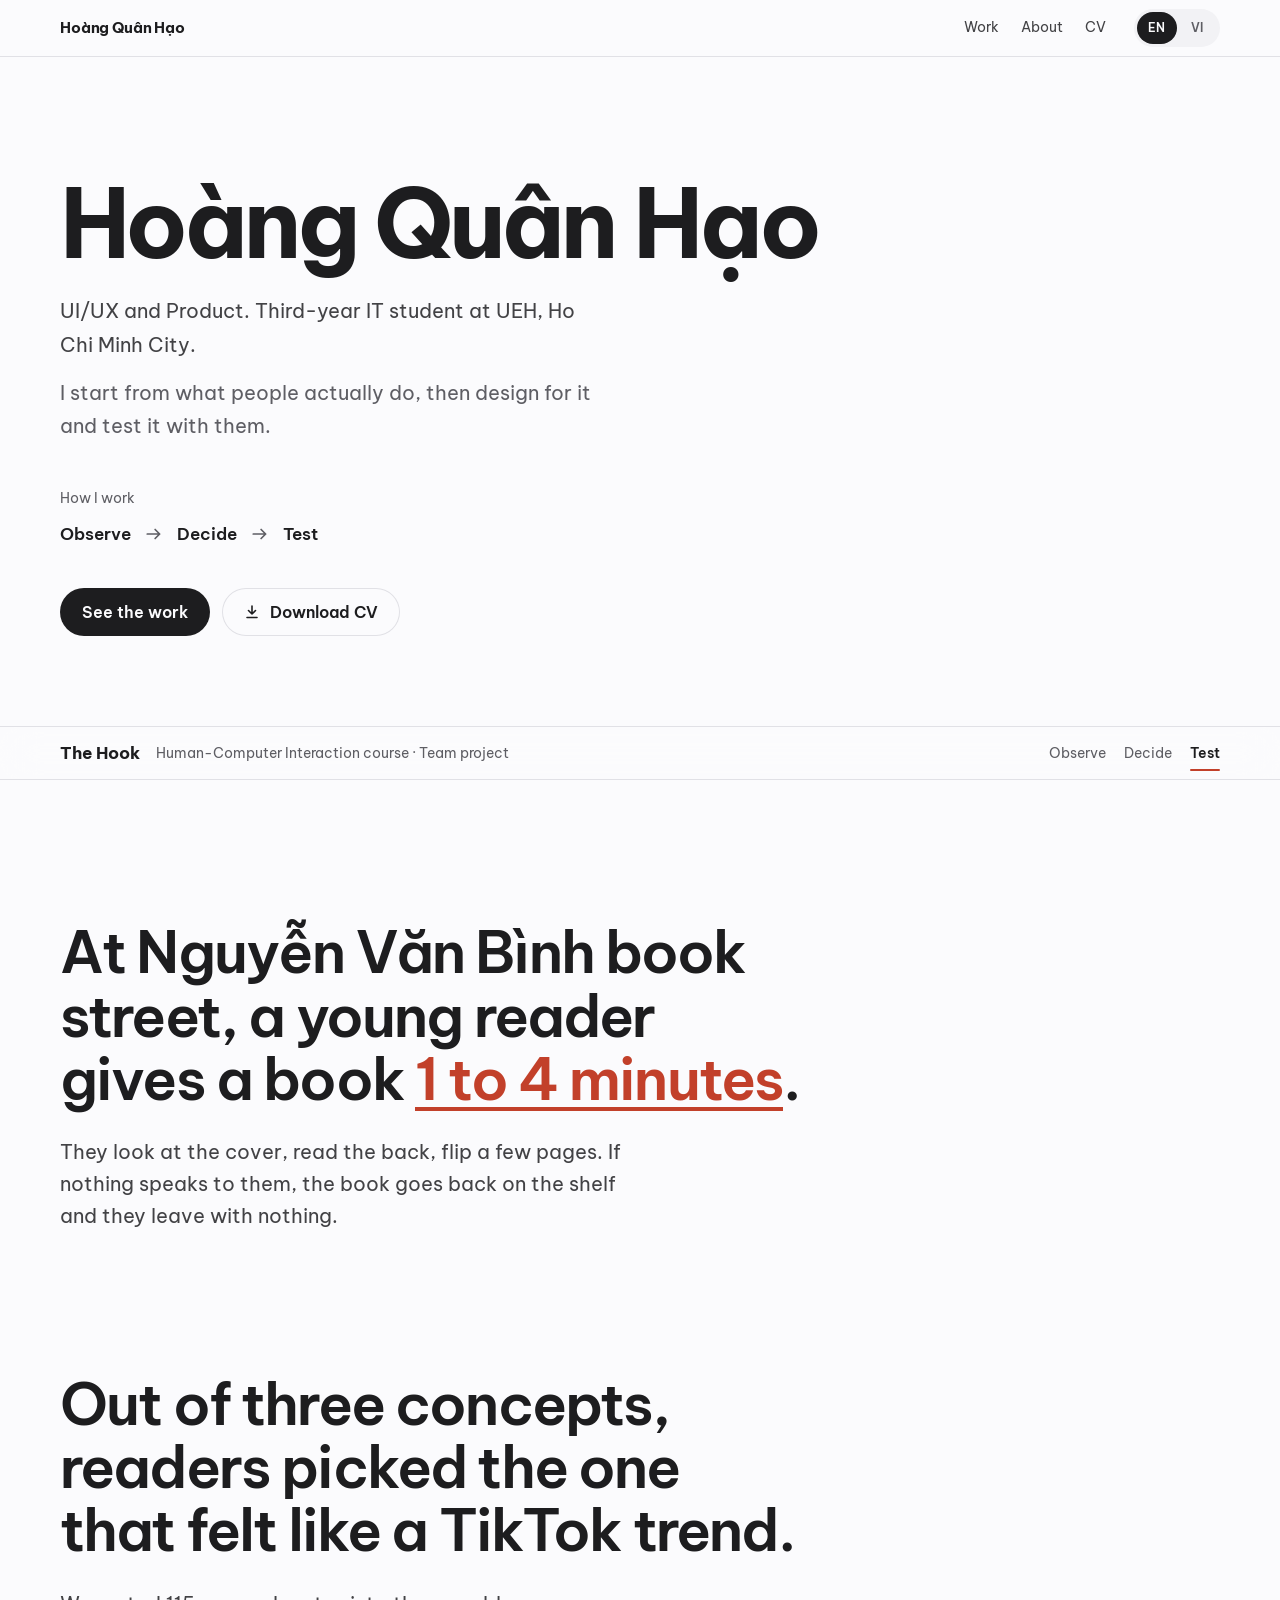
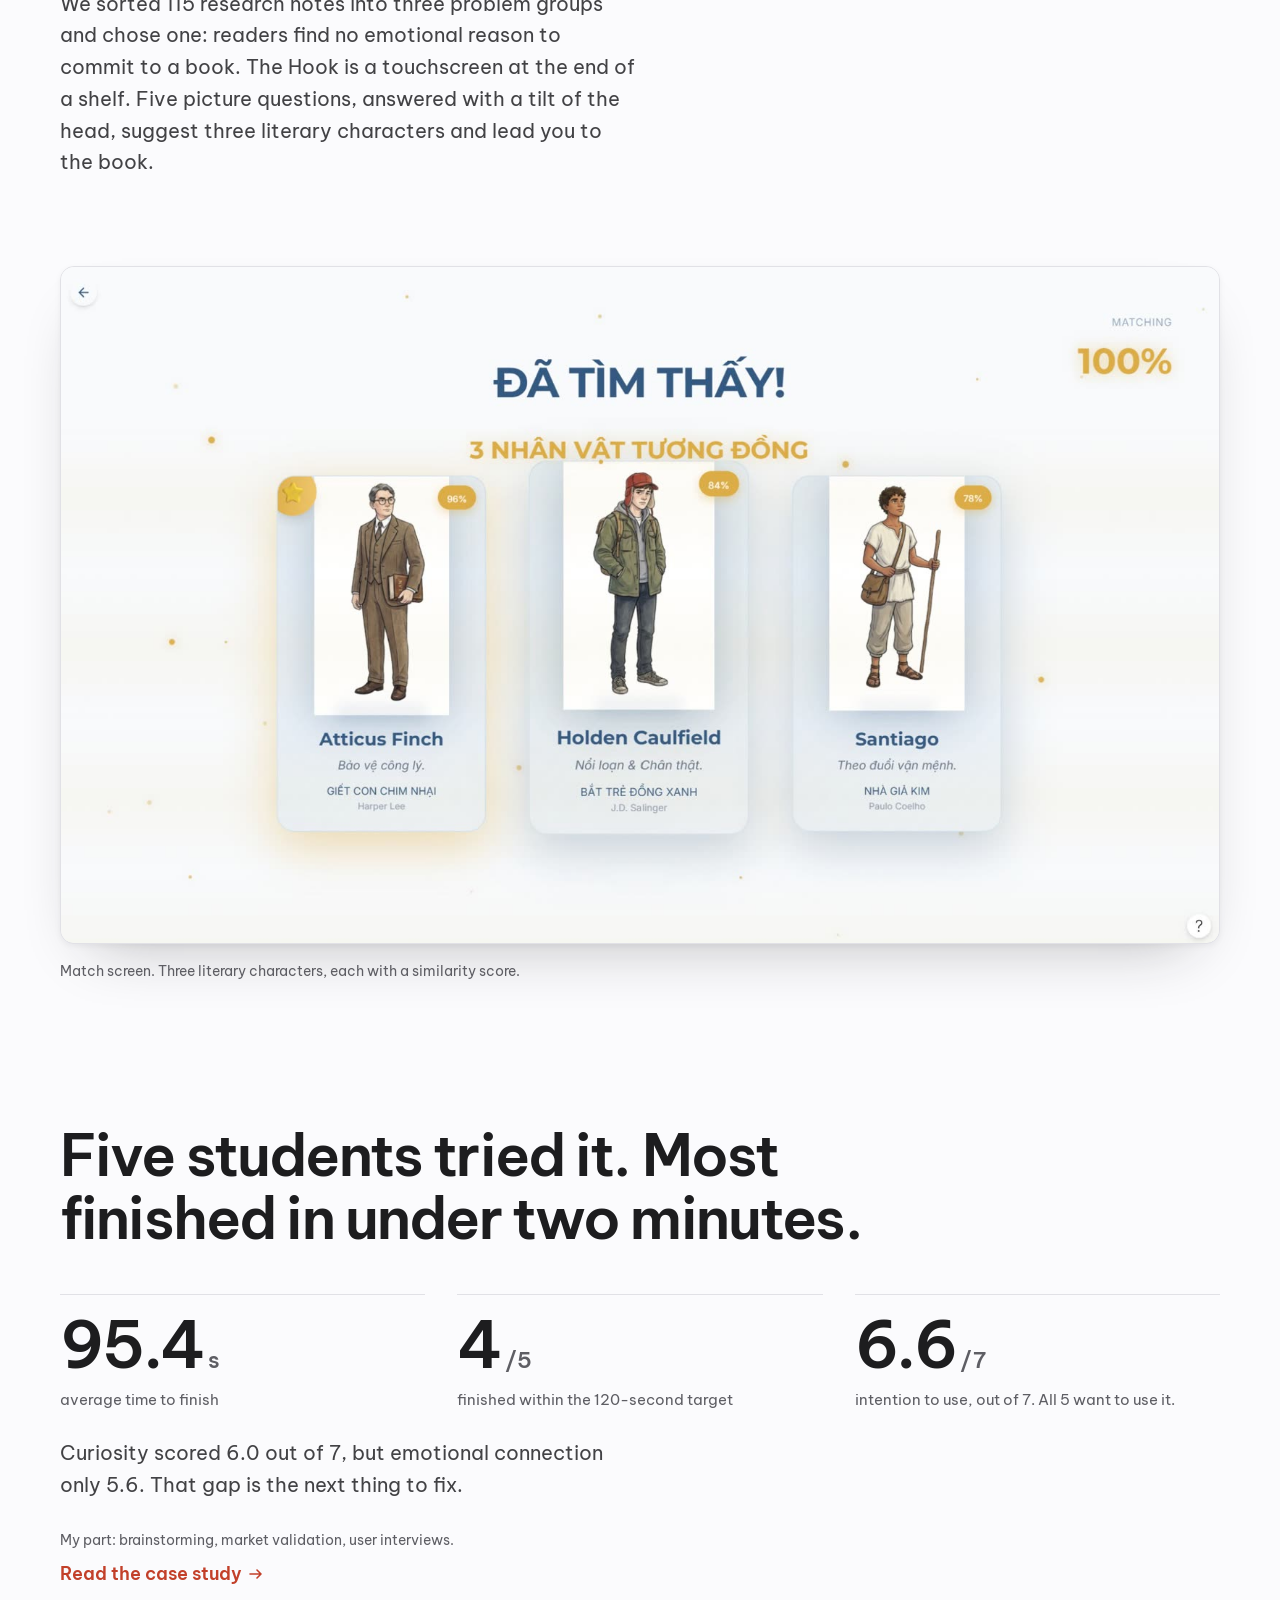
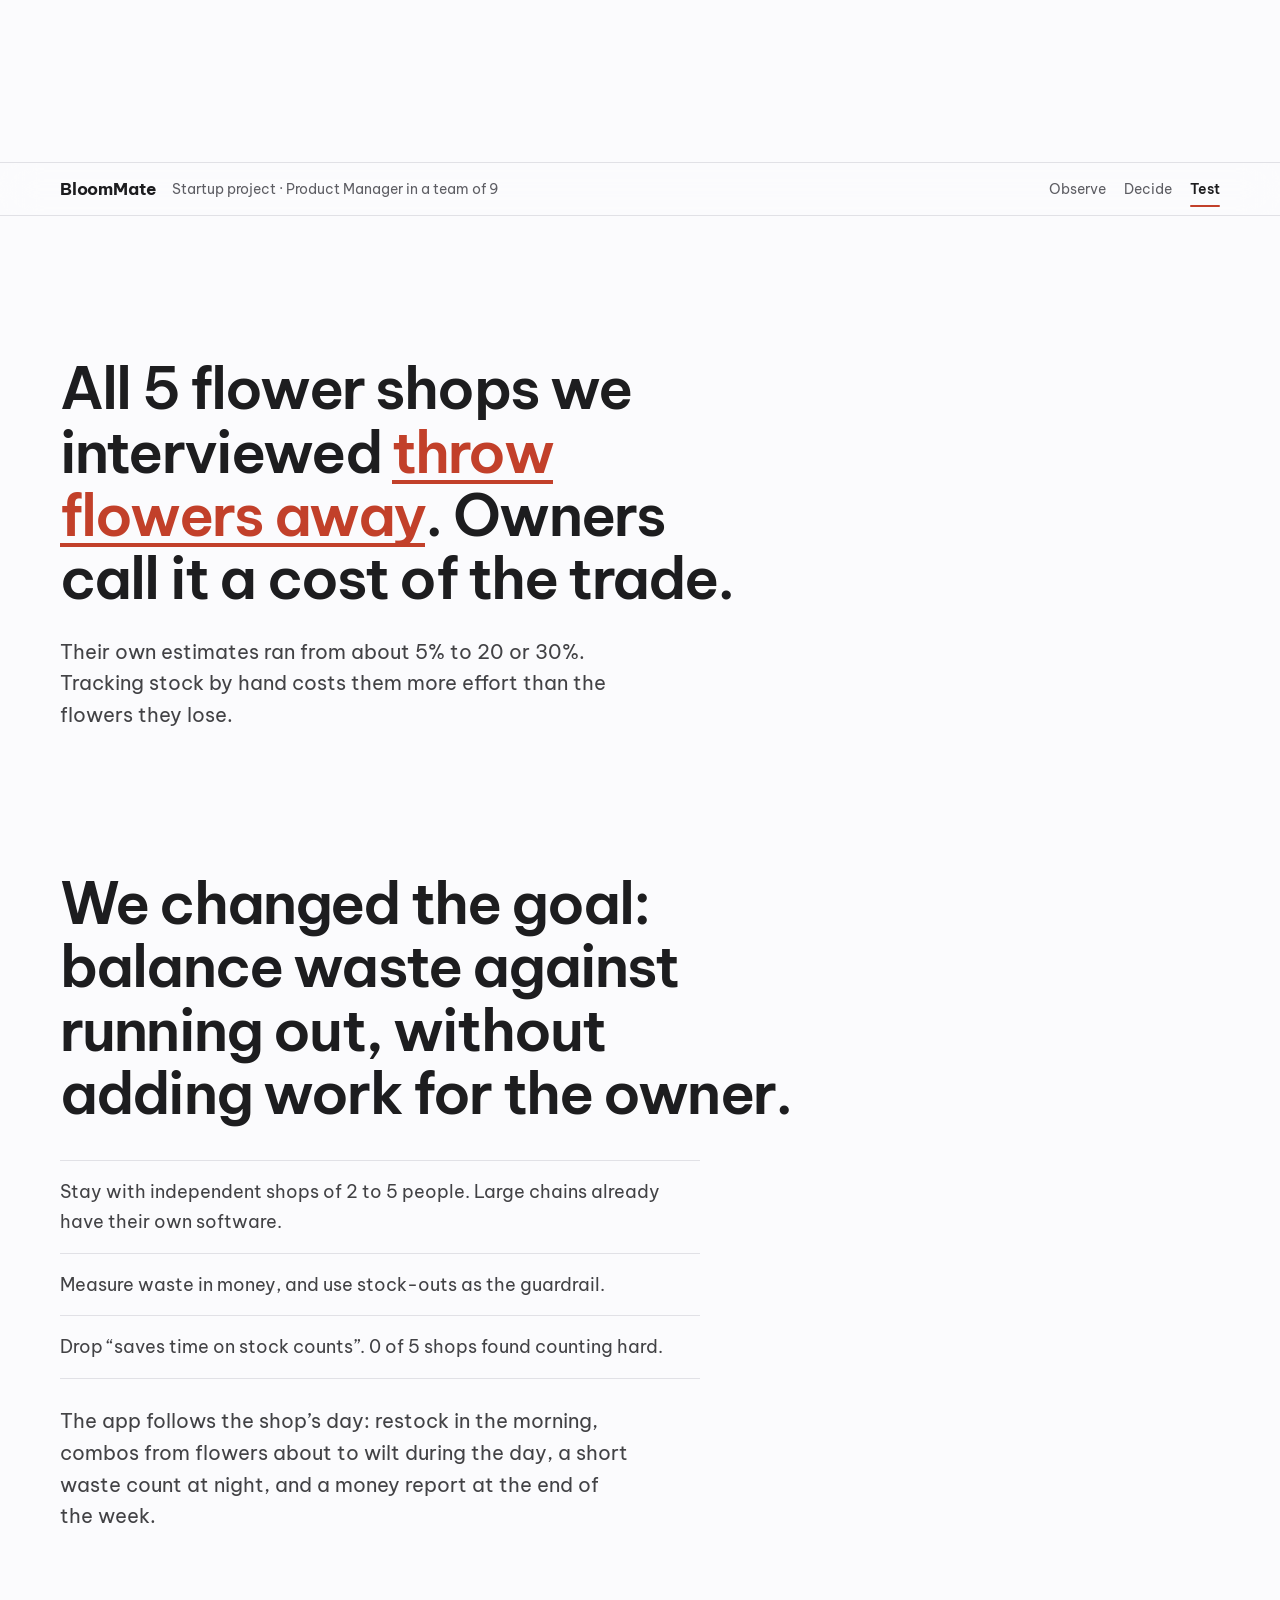
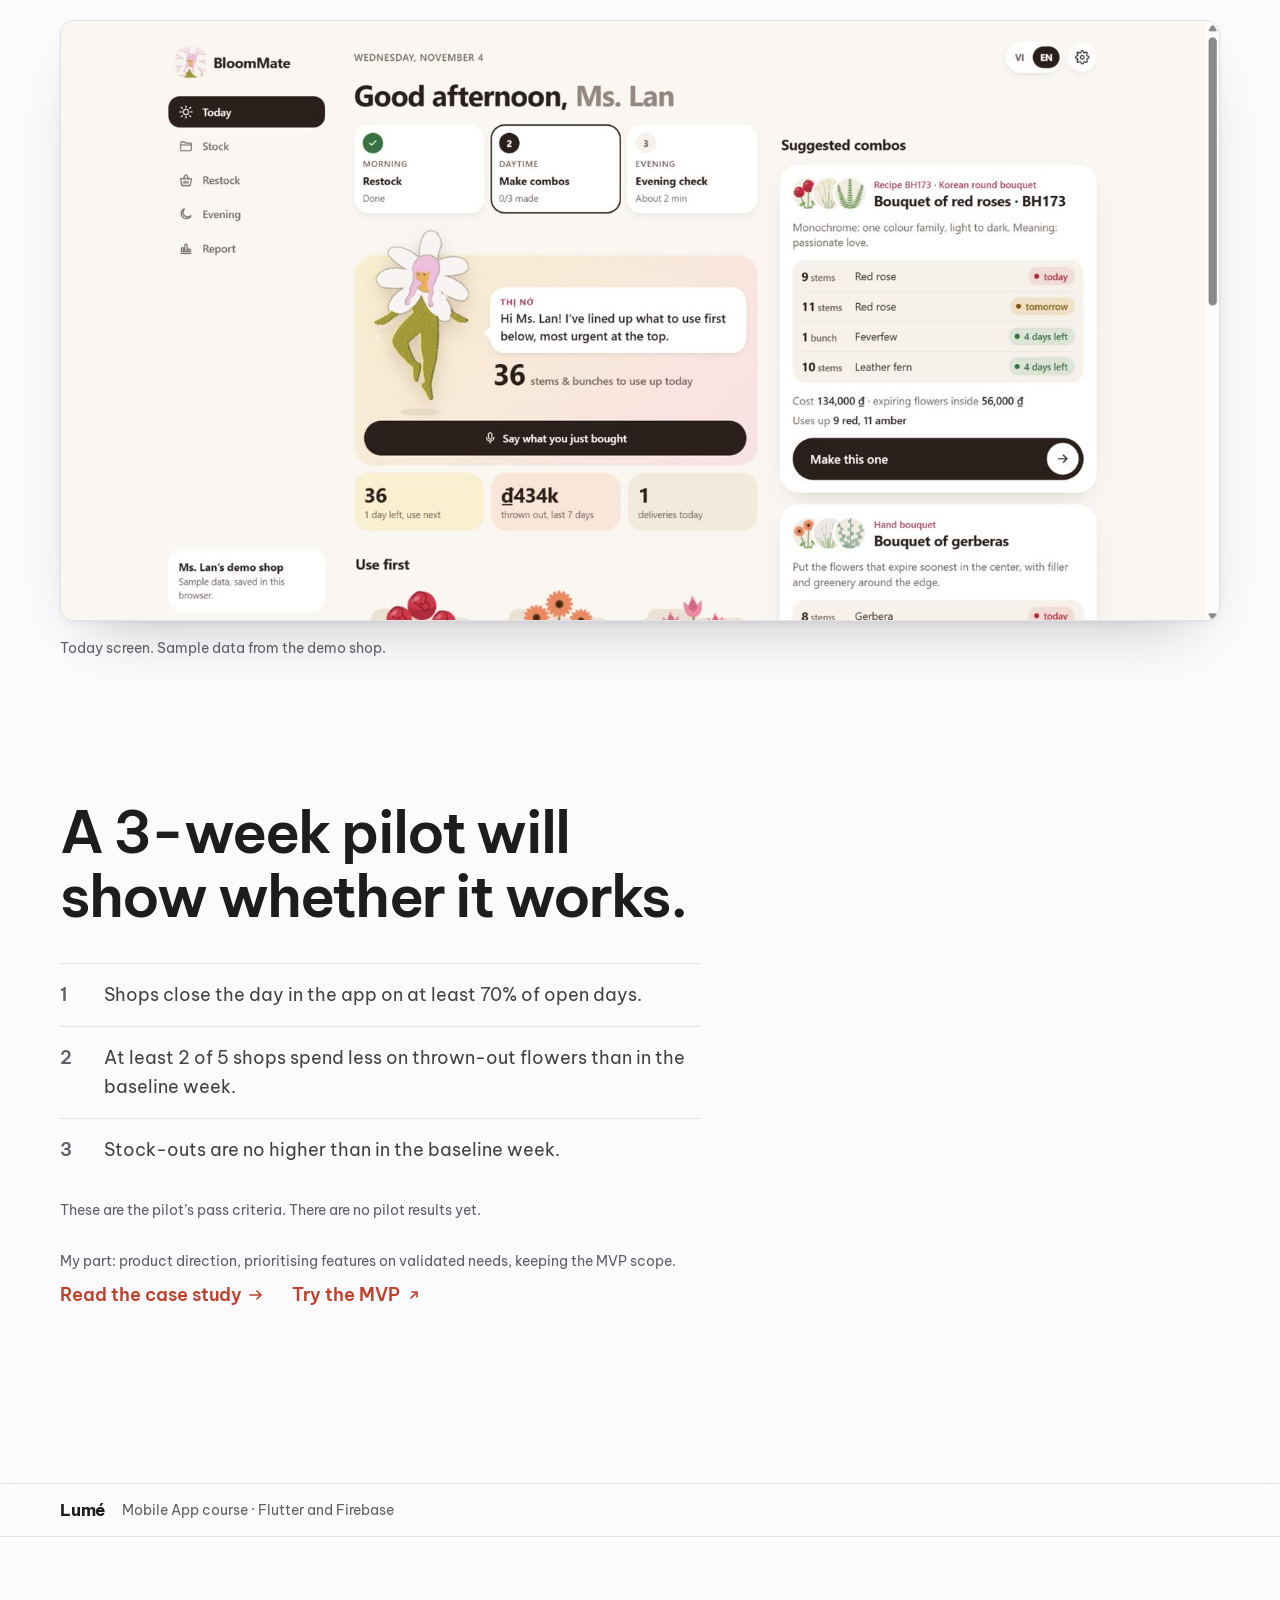
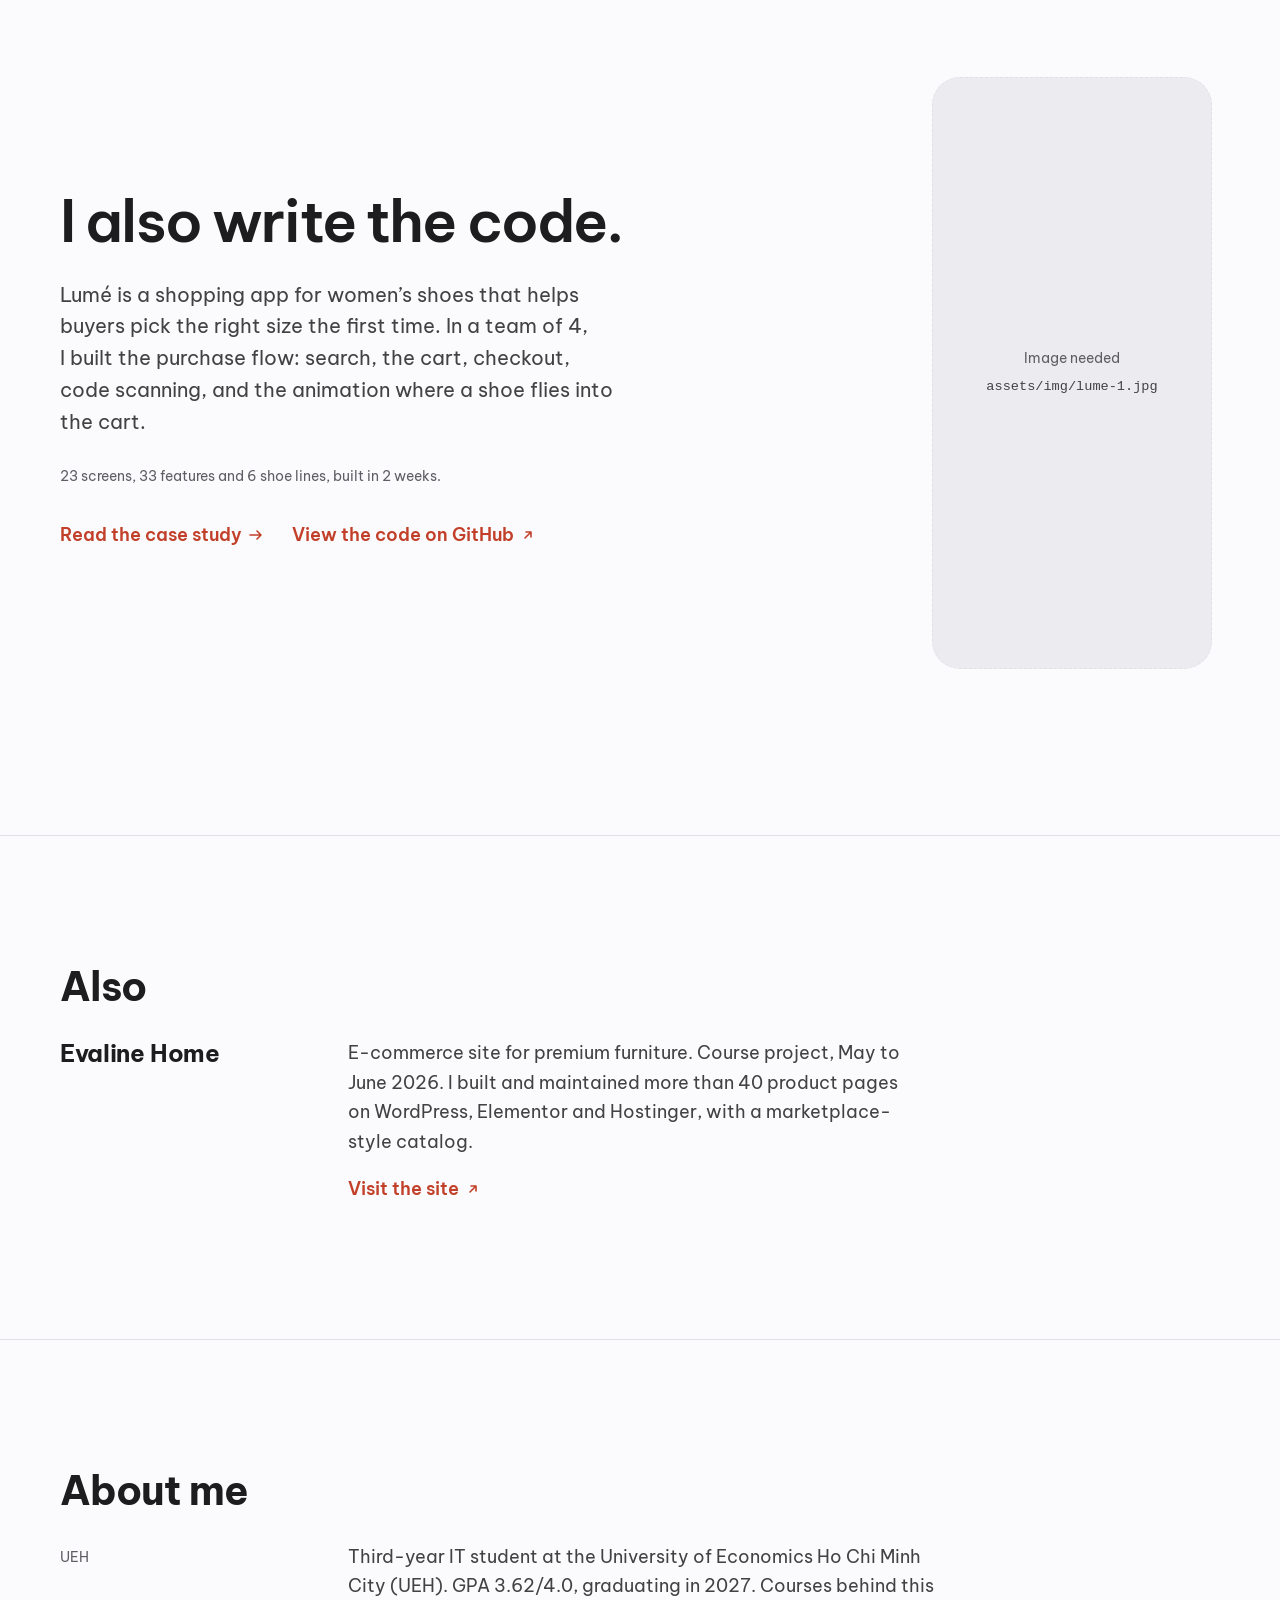
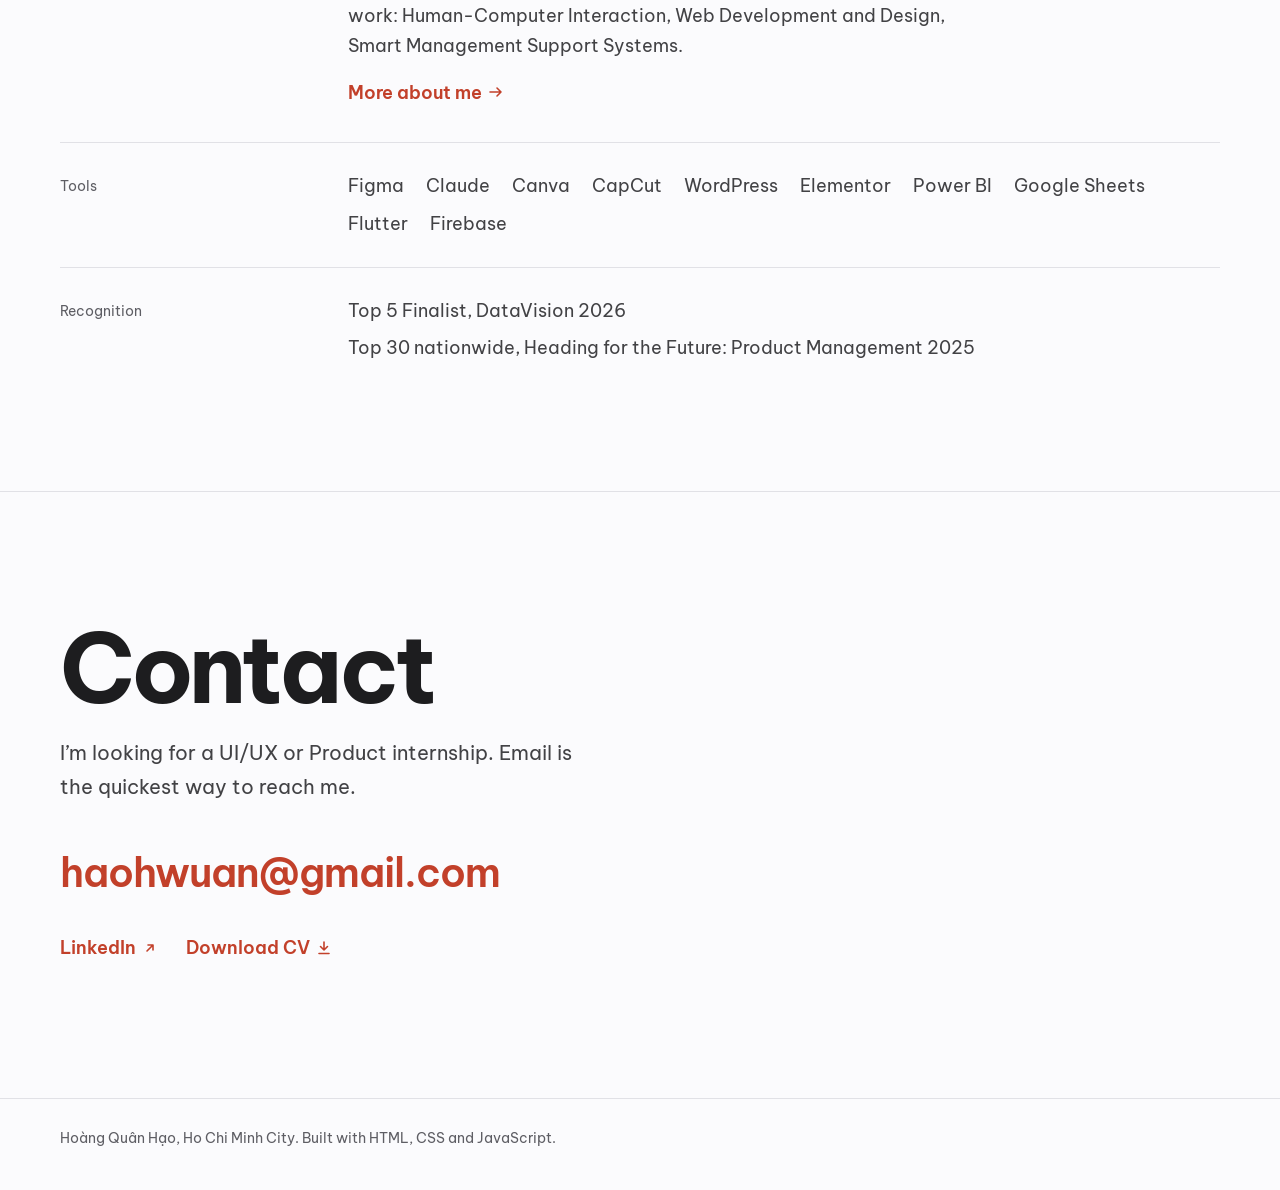
==== commit 89fdc9d2: "Fill confirmed facts and the Lumé case study - Approve the home intro line; The Hook: team of 4, 2 m" ====
--- a/index.html
+++ b/index.html
@@ -176,7 +176,7 @@
           <div>
             <h3 class="say reveal" data-i18n="h.lume.title"></h3>
             <p class="body reveal" data-i18n="h.lume.body"></p>
-            <p class="body" data-i18n-html="h.lume.todo"></p>
+            <p class="meta" data-i18n="h.lume.scope"></p>
             <div class="links" style="margin-top:24px">
               <a class="go" href="work/lume/"><span data-i18n="h.lume.link"></span><svg width="16" height="16" viewBox="0 0 16 16" fill="none" stroke="currentColor" stroke-width="1.6" stroke-linecap="round" stroke-linejoin="round" aria-hidden="true"><path d="M2 8h11M9 4l4 4-4 4"/></svg></a>
               <a class="go ext" href="https://github.com/hienhuynh31241022763-jpg/lume_app" target="_blank" rel="noopener"><span data-i18n="h.lume.code"></span><span class="sr-only" data-i18n="c.newtab"></span><svg width="16" height="16" viewBox="0 0 16 16" fill="none" stroke="currentColor" stroke-width="1.6" stroke-linecap="round" stroke-linejoin="round" aria-hidden="true"><path d="M5 11 11 5M6 5h5v5"/></svg></a>
--- a/assets/css/site.css
+++ b/assets/css/site.css
@@ -381,3 +381,68 @@
 }
 @media (scripting: none) { .reveal.wait, mark.pen.wait { opacity: 1; transform: none; background-size: 100% 0.075em; } }
 .sr-only { position: absolute; width: 1px; height: 1px; padding: 0; margin: -1px; overflow: hidden; clip: rect(0 0 0 0); white-space: nowrap; border: 0; }
+
+/* ---------- BloomMate: a day in the shop ---------- */
+.day { margin-top: clamp(64px, 9vw, 112px); }
+.day h3 { font-size: var(--t-h2); letter-spacing: -0.025em; line-height: 1.15; }
+.day-note { margin-top: 12px; font-size: var(--t-small); color: var(--muted); max-width: 40rem; }
+.day-ctl { margin-top: 32px; max-width: 48rem; }
+.range { -webkit-appearance: none; appearance: none; width: 100%; height: 44px; margin: 0; background: transparent; cursor: pointer; --p: 0%; }
+.range:focus-visible { outline: 2px solid var(--accent); outline-offset: 4px; border-radius: 8px; }
+.range::-webkit-slider-runnable-track { height: 4px; border-radius: 4px; background: linear-gradient(var(--accent), var(--accent)) 0 / var(--p) 100% no-repeat, var(--line); }
+.range::-moz-range-track { height: 4px; border-radius: 4px; background: var(--line); }
+.range::-moz-range-progress { height: 4px; border-radius: 4px; background: var(--accent); }
+.range::-webkit-slider-thumb { -webkit-appearance: none; width: 24px; height: 24px; margin-top: -10px; border-radius: 50%; background: var(--ink); border: 0; box-shadow: 0 0 0 5px var(--bg), 0 2px 8px rgba(0, 0, 0, 0.2); transition: transform 0.2s var(--ease-out); }
+.range::-moz-range-thumb { width: 24px; height: 24px; border-radius: 50%; background: var(--ink); border: 0; box-shadow: 0 0 0 5px var(--bg), 0 2px 8px rgba(0, 0, 0, 0.2); }
+.range:active::-webkit-slider-thumb { transform: scale(1.12); }
+.day-ticks { position: relative; height: 44px; list-style: none; }
+.day-ticks li { position: absolute; top: 0; }
+.day-ticks li:nth-child(1) { left: 0; }
+.day-ticks li:nth-child(2) { left: 33.333%; transform: translateX(-50%); }
+.day-ticks li:nth-child(3) { left: 66.667%; transform: translateX(-50%); }
+.day-ticks li:nth-child(4) { right: 0; }
+.day-tick { font: inherit; font-size: var(--t-small); min-height: 44px; padding: 0 4px; border: 0; background: none; color: var(--muted); cursor: pointer; white-space: nowrap; }
+.day-tick[aria-pressed="true"] { color: var(--ink); font-weight: 600; }
+.day-tick:hover { color: var(--ink); }
+.day-ctl:not(.on) { display: none; }
+.day-stage { margin-top: 28px; display: grid; gap: 56px; }
+.js-day .day-stage { gap: 0; }
+.js-day .day-panel { grid-area: 1 / 1; transition: opacity 0.45s var(--ease-out), visibility 0s linear 0s; }
+.js-day .day-panel[aria-hidden="true"] { opacity: 0; visibility: hidden; transition: opacity 0.3s var(--ease-out), visibility 0s linear 0.3s; }
+.day-when { font-size: var(--t-small); color: var(--muted); }
+.day-panel h4 { font-size: var(--t-h3); letter-spacing: -0.015em; margin-top: 2px; }
+.day-panel p.b { margin-top: 8px; color: var(--ink-2); max-width: 36rem; min-height: 3.3em; }
+.day-panel .shot { margin-top: 24px; }
+.ph.day-ph { aspect-ratio: 1600 / 828; }
+
+.why { display: block; color: var(--muted); font-size: 0.9375rem; margin-top: 4px; }
+
+/* ---------- Lumé screens ---------- */
+.phones { display: grid; grid-template-columns: repeat(auto-fit, minmax(min(100%, 12rem), 1fr)); gap: 32px 24px; }
+.phones figure { margin: 0; }
+.phones .ph.phone { max-width: none; width: 100%; }
+.phones figcaption { margin-top: 12px; font-size: var(--t-small); color: var(--muted); }
+
+/* ---------- About ---------- */
+.job + .job { margin-top: 28px; }
+.job h3 { font-size: 1.125rem; font-weight: 600; letter-spacing: -0.01em; }
+.job .d { font-size: var(--t-small); color: var(--muted); margin-top: 2px; font-variant-numeric: tabular-nums; }
+.job ul { list-style: none; margin-top: 10px; }
+.job li { padding: 10px 0; border-top: 1px solid var(--line); color: var(--ink-2); }
+.org { font-weight: 600; color: var(--ink); margin-bottom: 18px; }
+
+/* ---------- 404 ---------- */
+.nf { padding-block: clamp(96px, 20vh, 200px); }
+.nf h1 { font-size: var(--t-display); line-height: 1.02; letter-spacing: -0.04em; max-width: 14ch; }
+.nf p { margin-top: 20px; font-size: var(--t-lead); color: var(--ink-2); }
+.nf .btn { margin-top: 36px; }
+
+/* ---------- Lumé: problem and the app's answer, side by side ---------- */
+.pf { list-style: none; margin-top: 28px; max-width: 60rem; }
+.pf li { display: grid; grid-template-columns: repeat(2, minmax(0, 1fr)); gap: 12px clamp(24px, 5vw, 64px); padding: 22px 0; border-top: 1px solid var(--line); }
+.pf li:last-child { border-bottom: 1px solid var(--line); }
+.pf div { display: grid; gap: 4px; align-content: start; min-width: 0; color: var(--ink-2); }
+.pf .lbl { font-size: 0.8125rem; color: var(--muted); }
+.pf b { font-size: var(--t-h3); font-weight: 600; letter-spacing: -0.015em; line-height: 1.3; color: var(--ink); }
+.pf b.fx { color: var(--accent); }
+@media (max-width: 640px) { .pf li { grid-template-columns: 1fr; } }
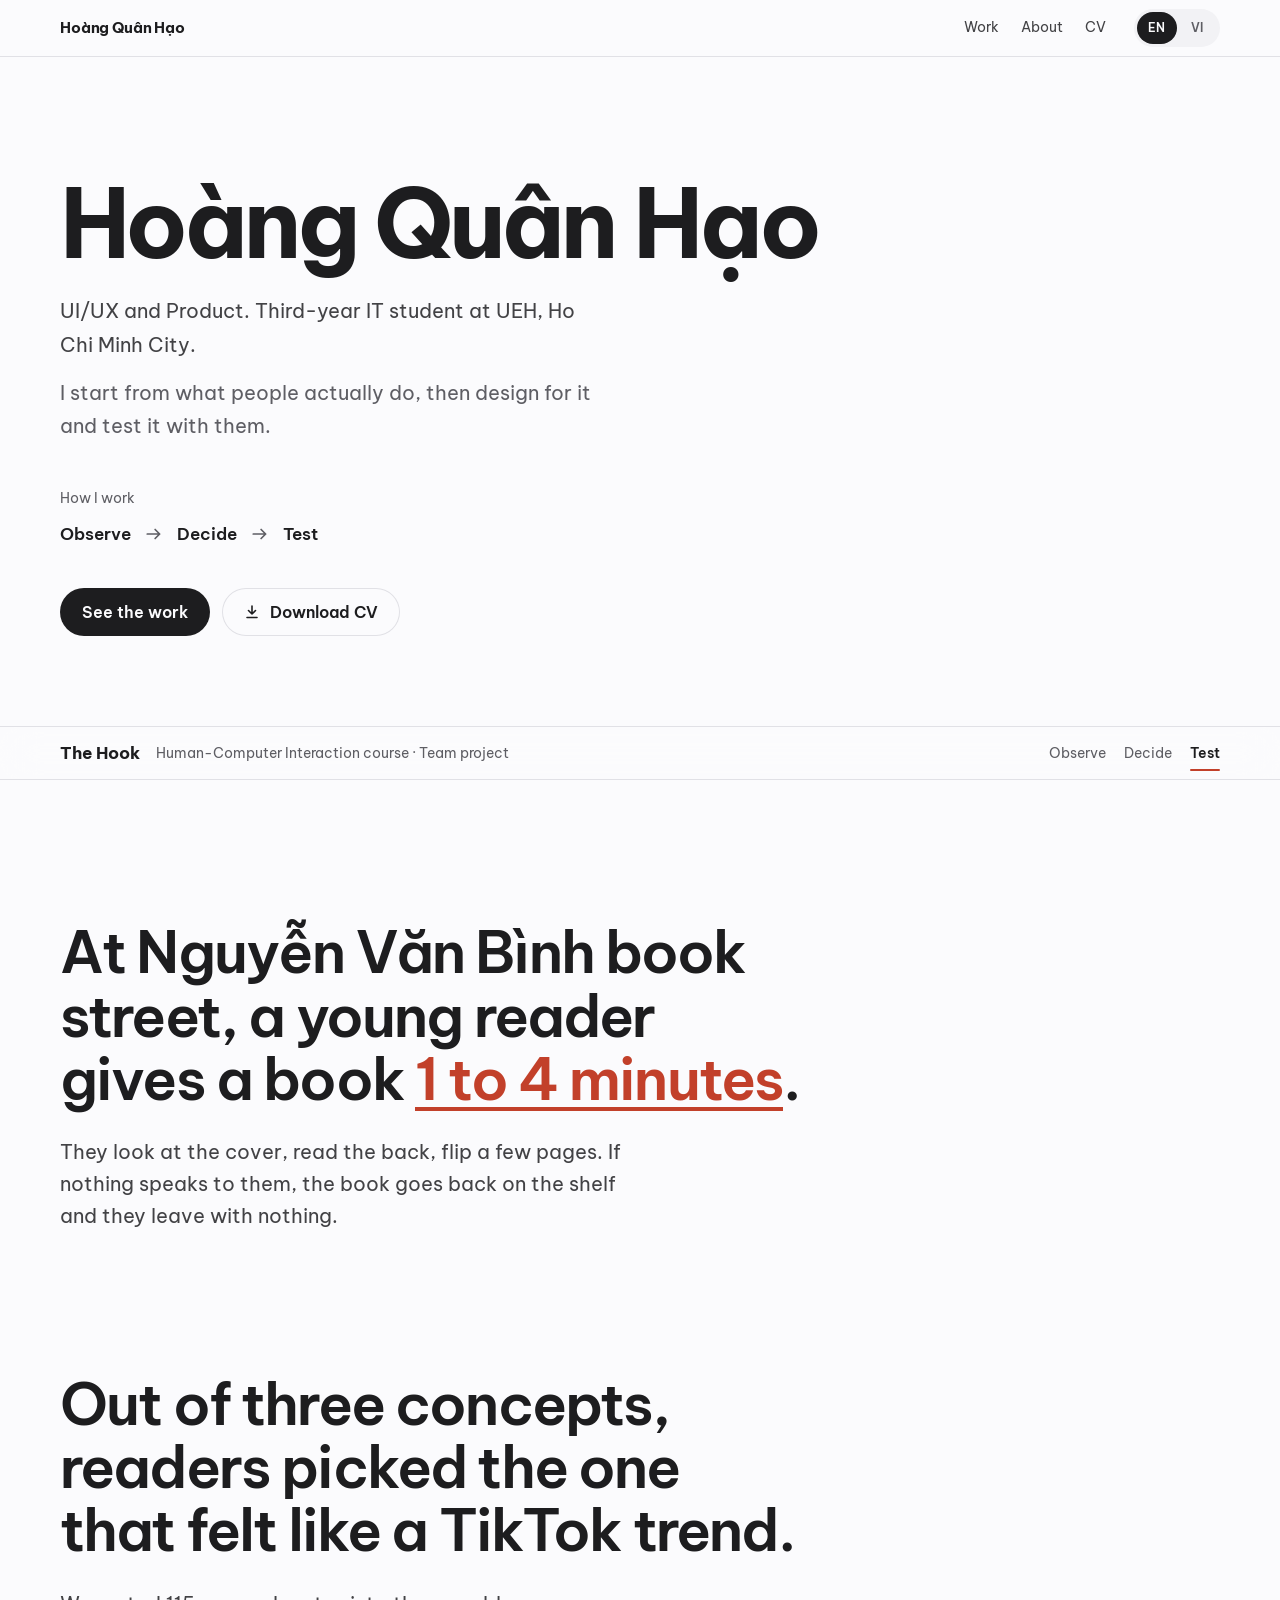
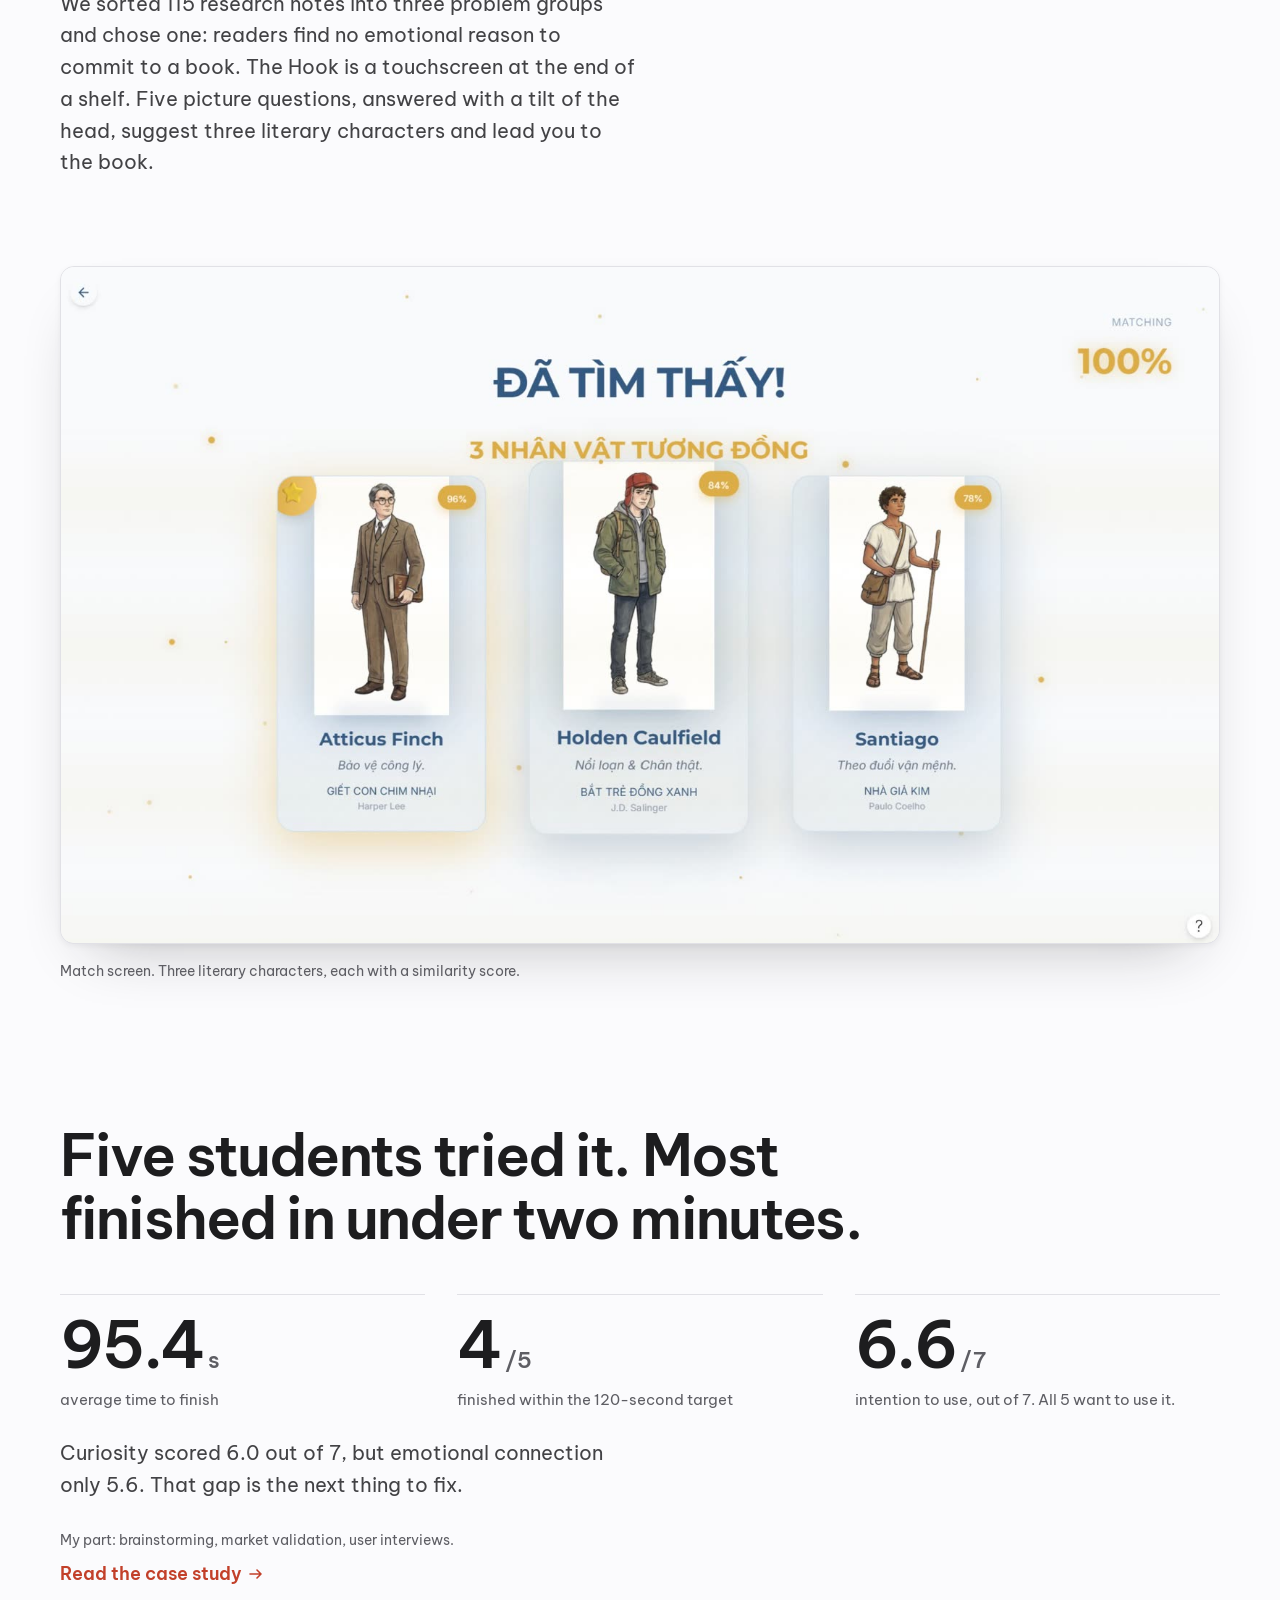
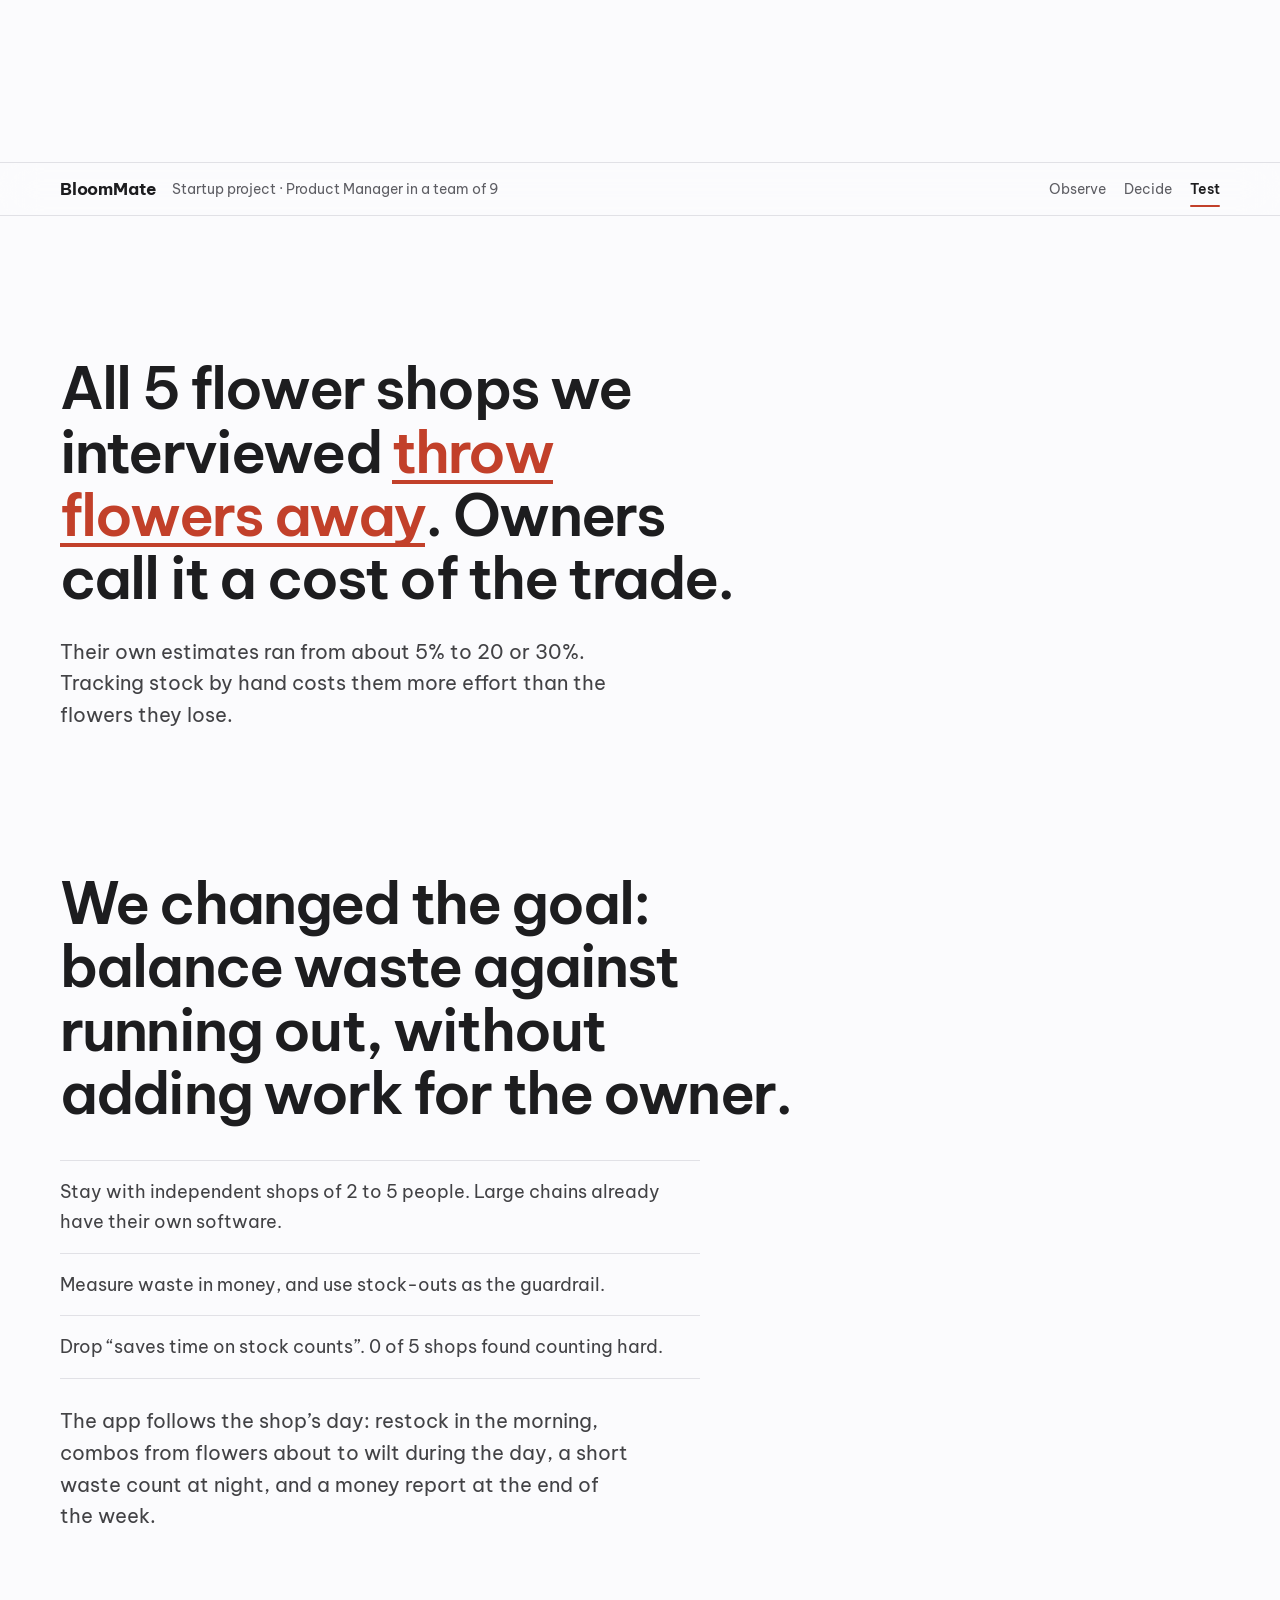
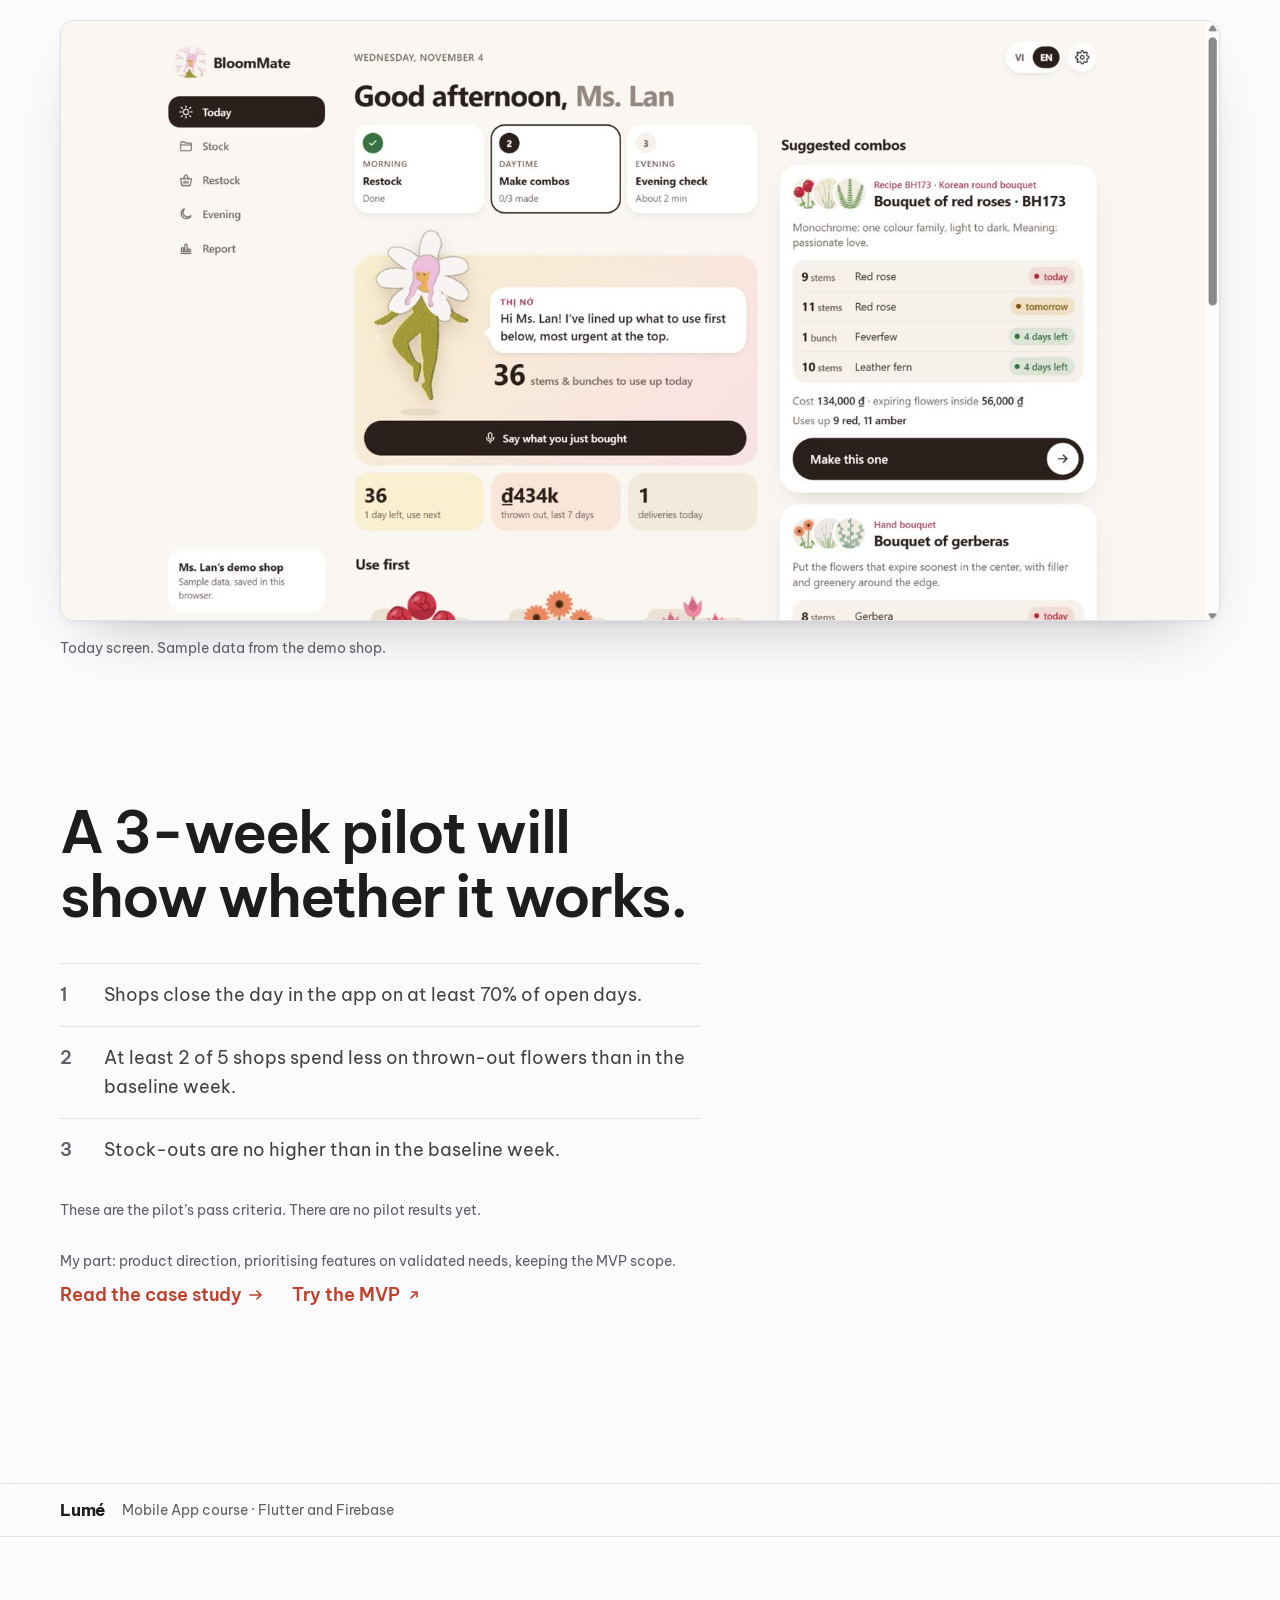
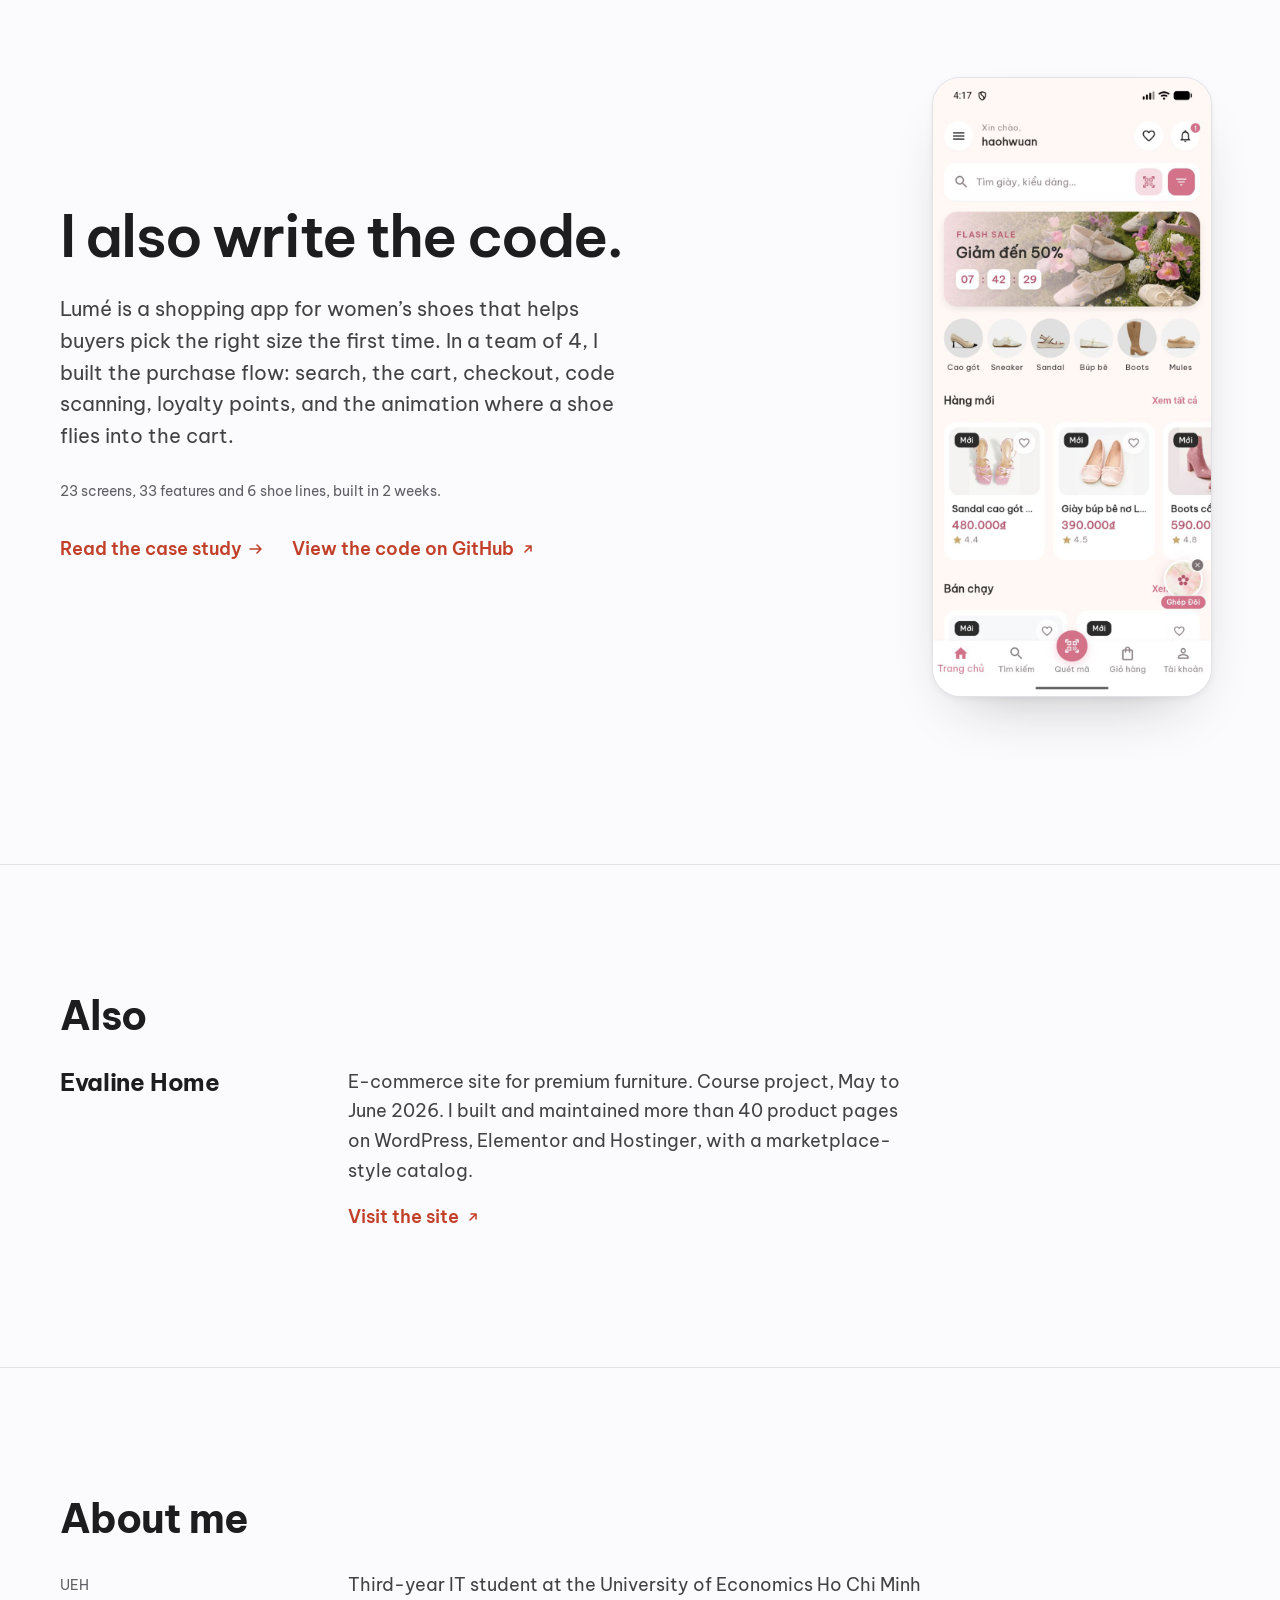
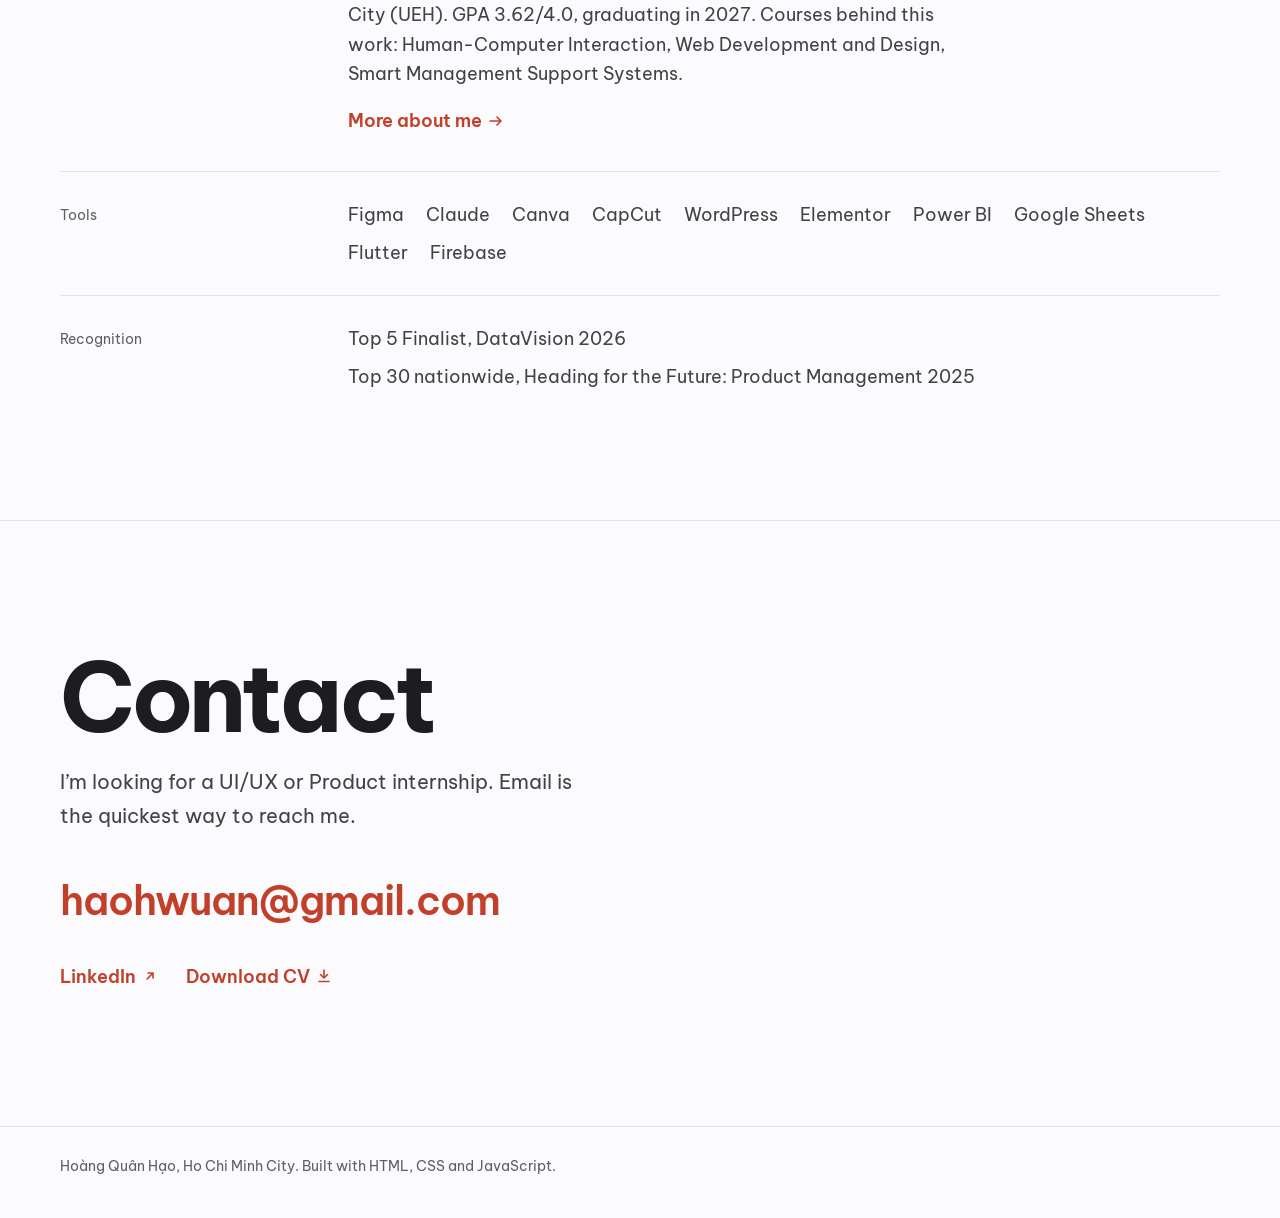
==== commit 0ce19ca2: "Add Lumé screenshots and the BloomMate restock screen Co-Authored-By: Claude Opus 5.5 <noreply@anthr" ====
--- a/index.html
+++ b/index.html
@@ -182,10 +182,7 @@
               <a class="go ext" href="https://github.com/hienhuynh31241022763-jpg/lume_app" target="_blank" rel="noopener"><span data-i18n="h.lume.code"></span><span class="sr-only" data-i18n="c.newtab"></span><svg width="16" height="16" viewBox="0 0 16 16" fill="none" stroke="currentColor" stroke-width="1.6" stroke-linecap="round" stroke-linejoin="round" aria-hidden="true"><path d="M5 11 11 5M6 5h5v5"/></svg></a>
             </div>
           </div>
-          <div class="ph phone reveal" role="img" data-i18n-attr="aria-label:h.lume.img">
-            <span data-i18n="c.placeholder"></span>
-            <code>assets/img/lume-1.jpg</code>
-          </div>
+          <img class="phone-img reveal" src="assets/img/lume-1.jpg" width="720" height="1600" loading="lazy" decoding="async" data-i18n-attr="alt:lm.img.home" alt="">
         </div>
       </div>
     </div>
--- a/assets/css/site.css
+++ b/assets/css/site.css
@@ -446,3 +446,7 @@
 .pf b { font-size: var(--t-h3); font-weight: 600; letter-spacing: -0.015em; line-height: 1.3; color: var(--ink); }
 .pf b.fx { color: var(--accent); }
 @media (max-width: 640px) { .pf li { grid-template-columns: 1fr; } }
+
+/* Phone screenshots: rounded like the device, same hairline and shadow as desktop shots */
+.phone-img { width: 100%; max-width: 280px; height: auto; border-radius: 28px; border: 1px solid var(--line); box-shadow: var(--shot-shadow); background: var(--bg-2); }
+.phones .phone-img { max-width: none; }
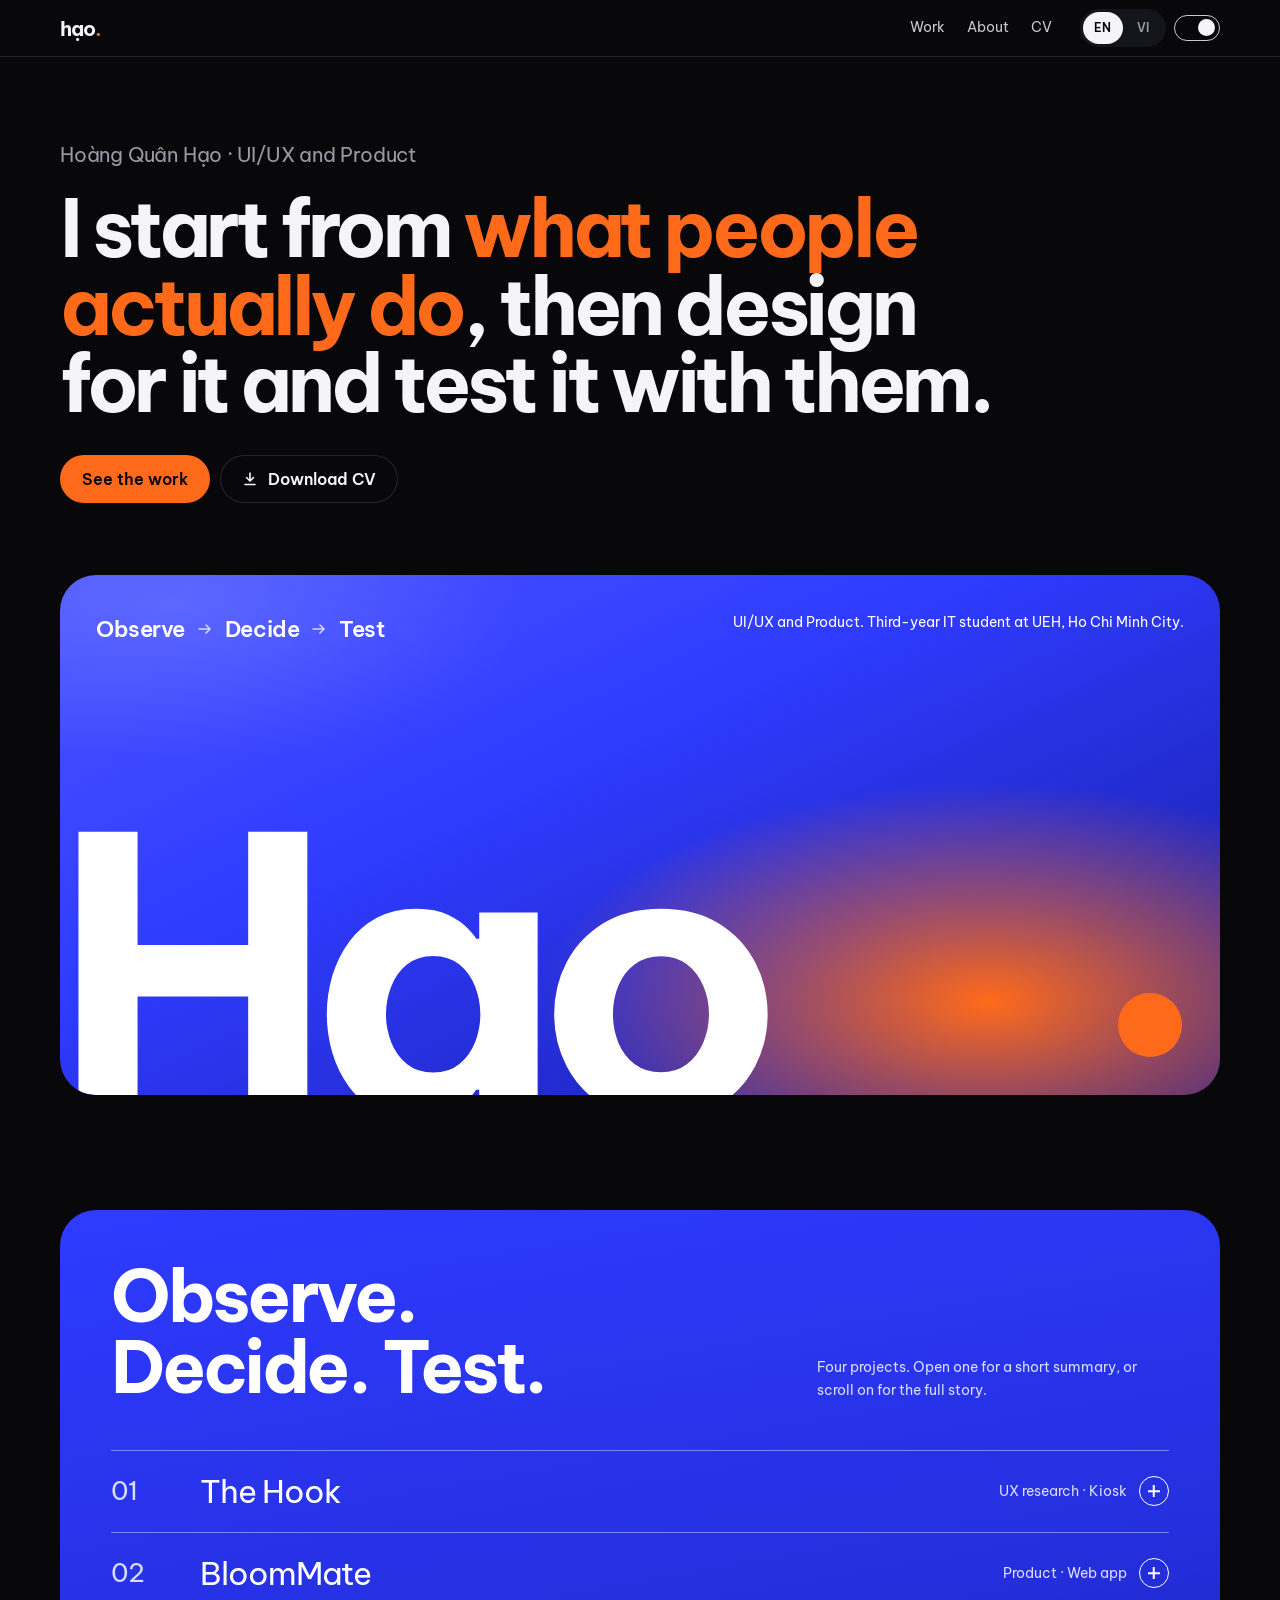
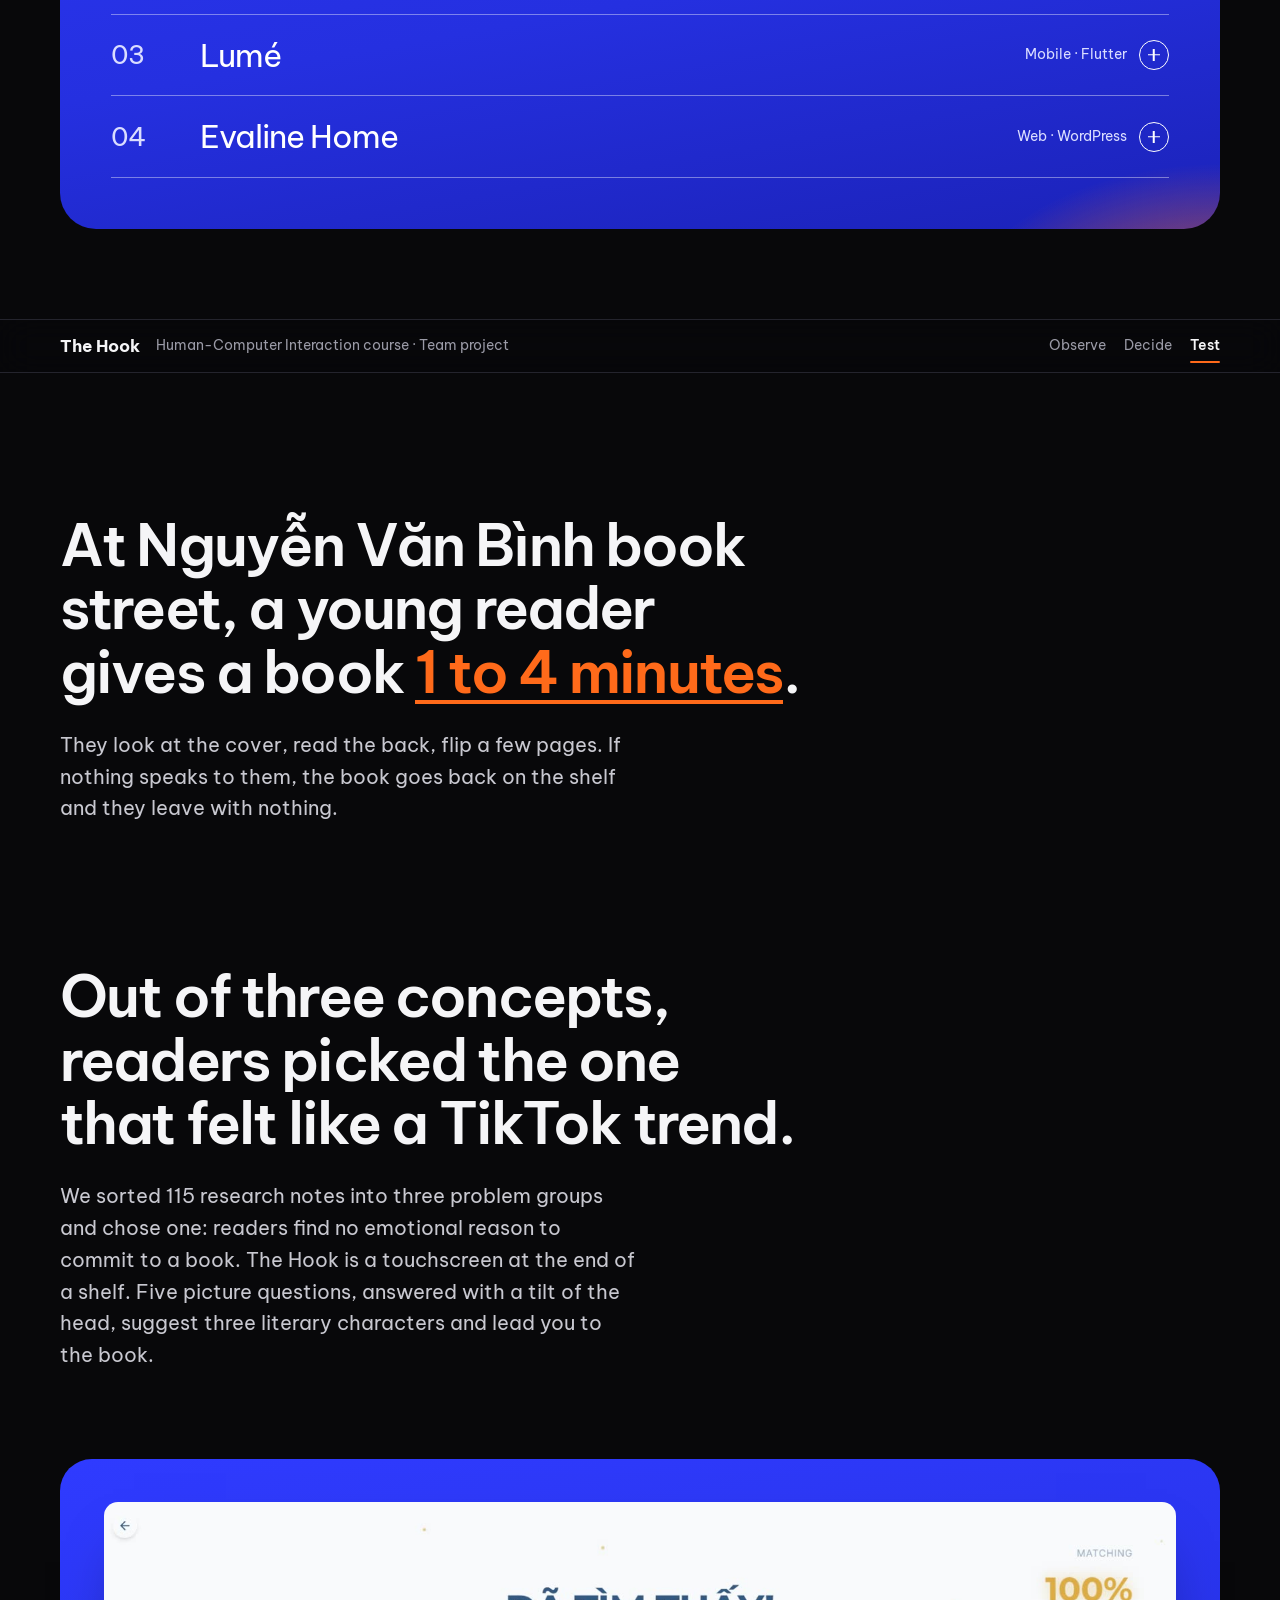
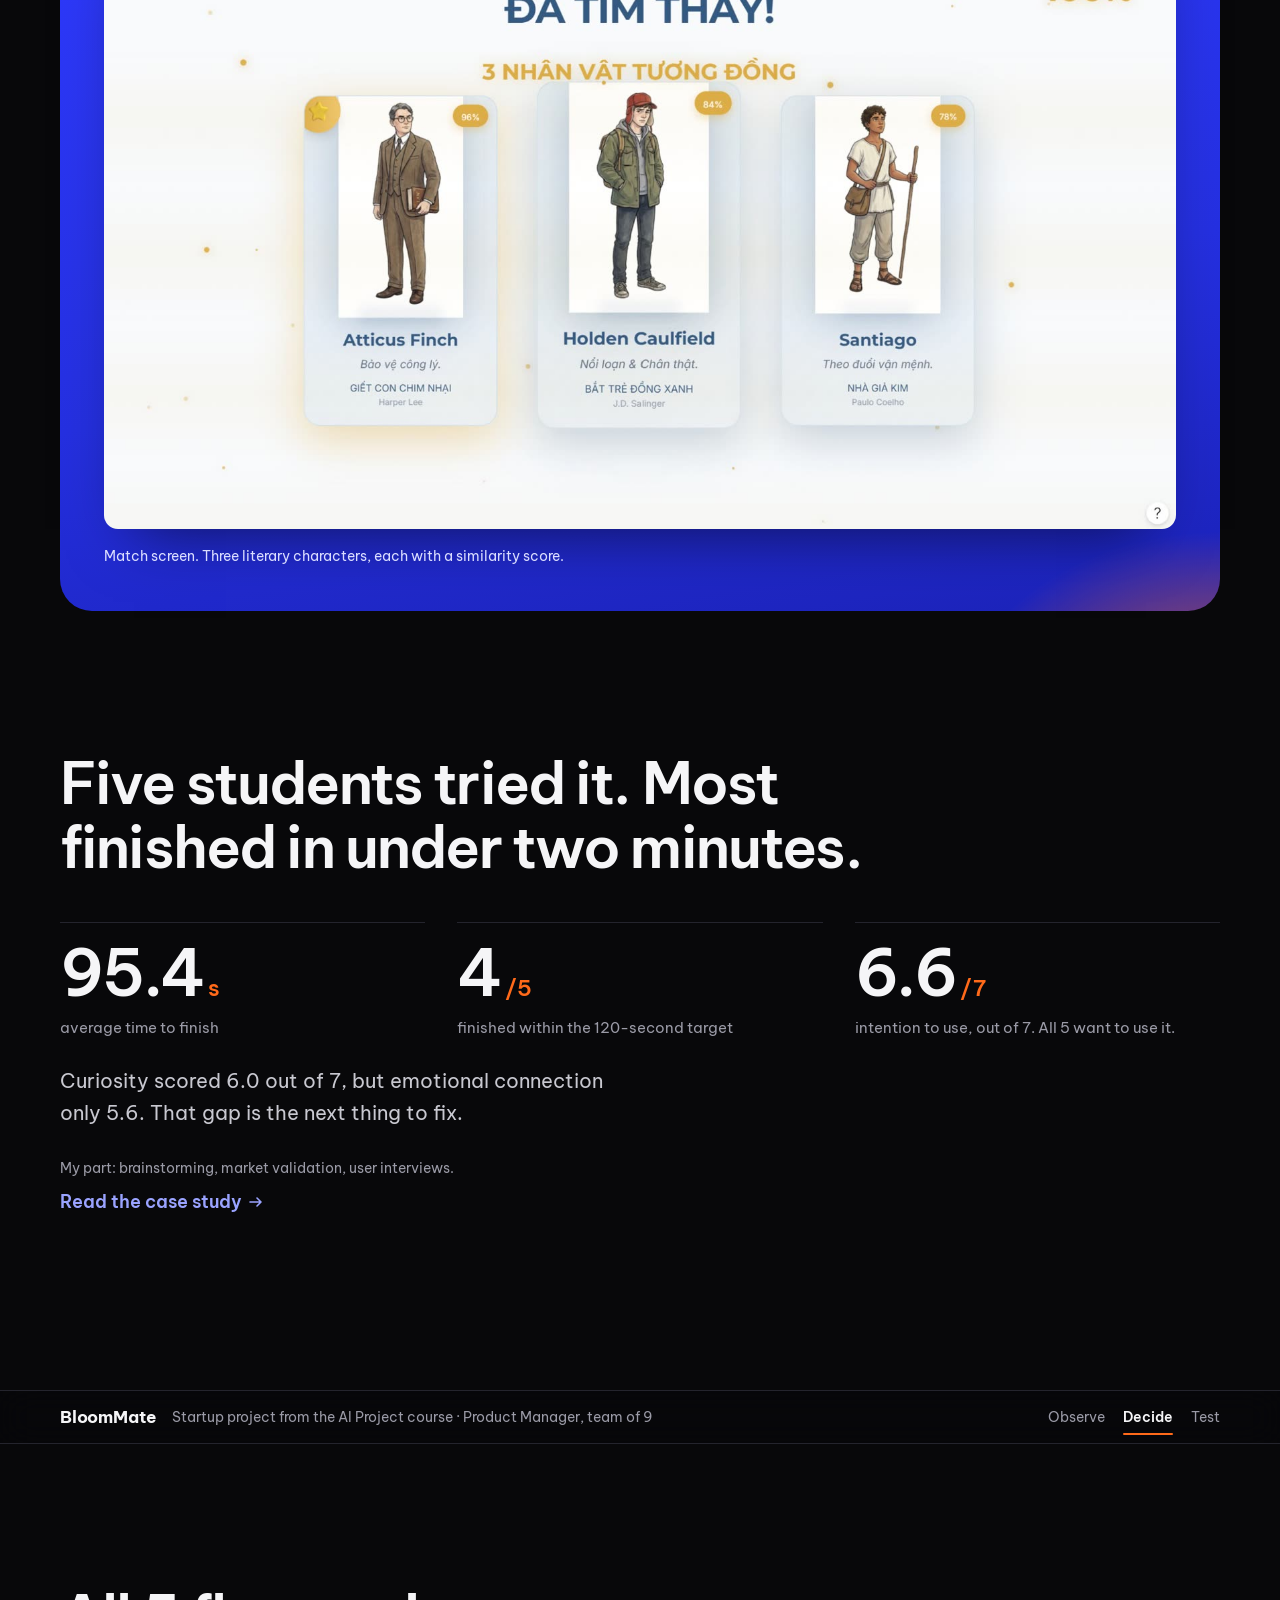
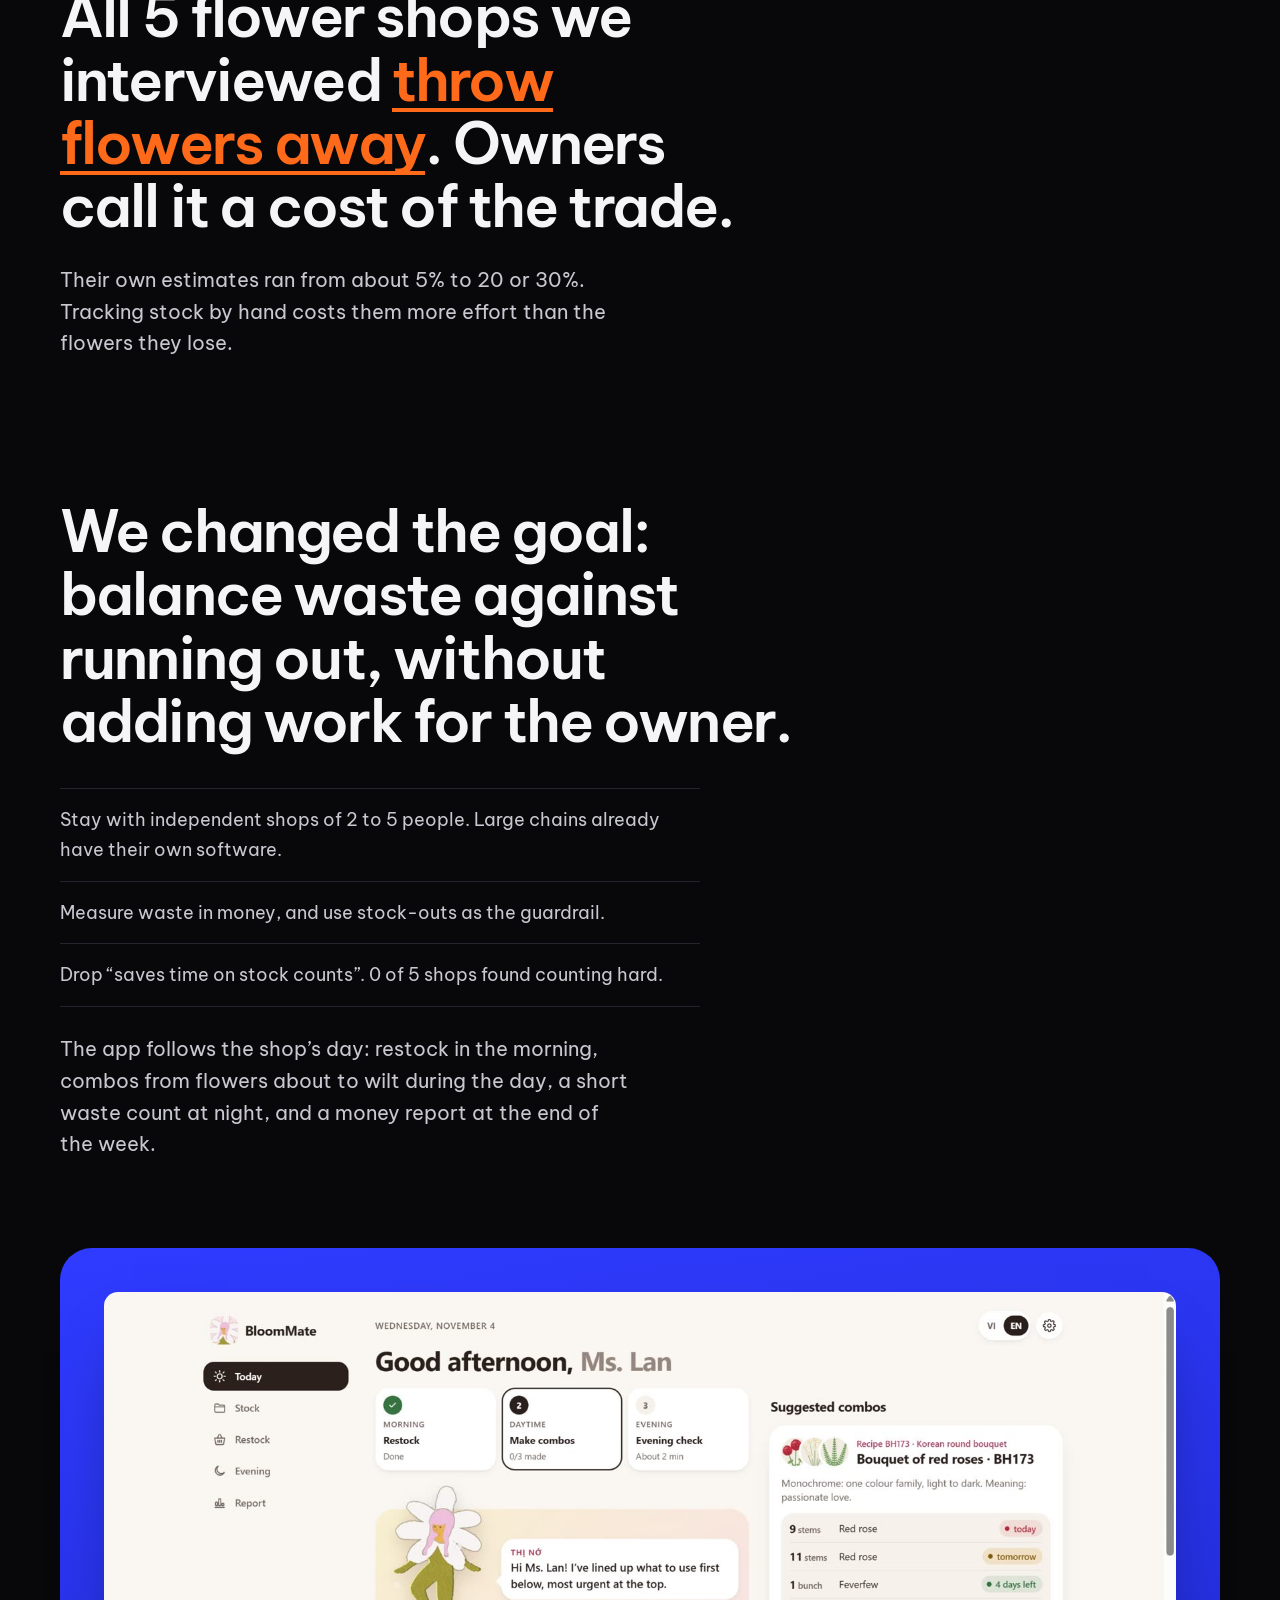
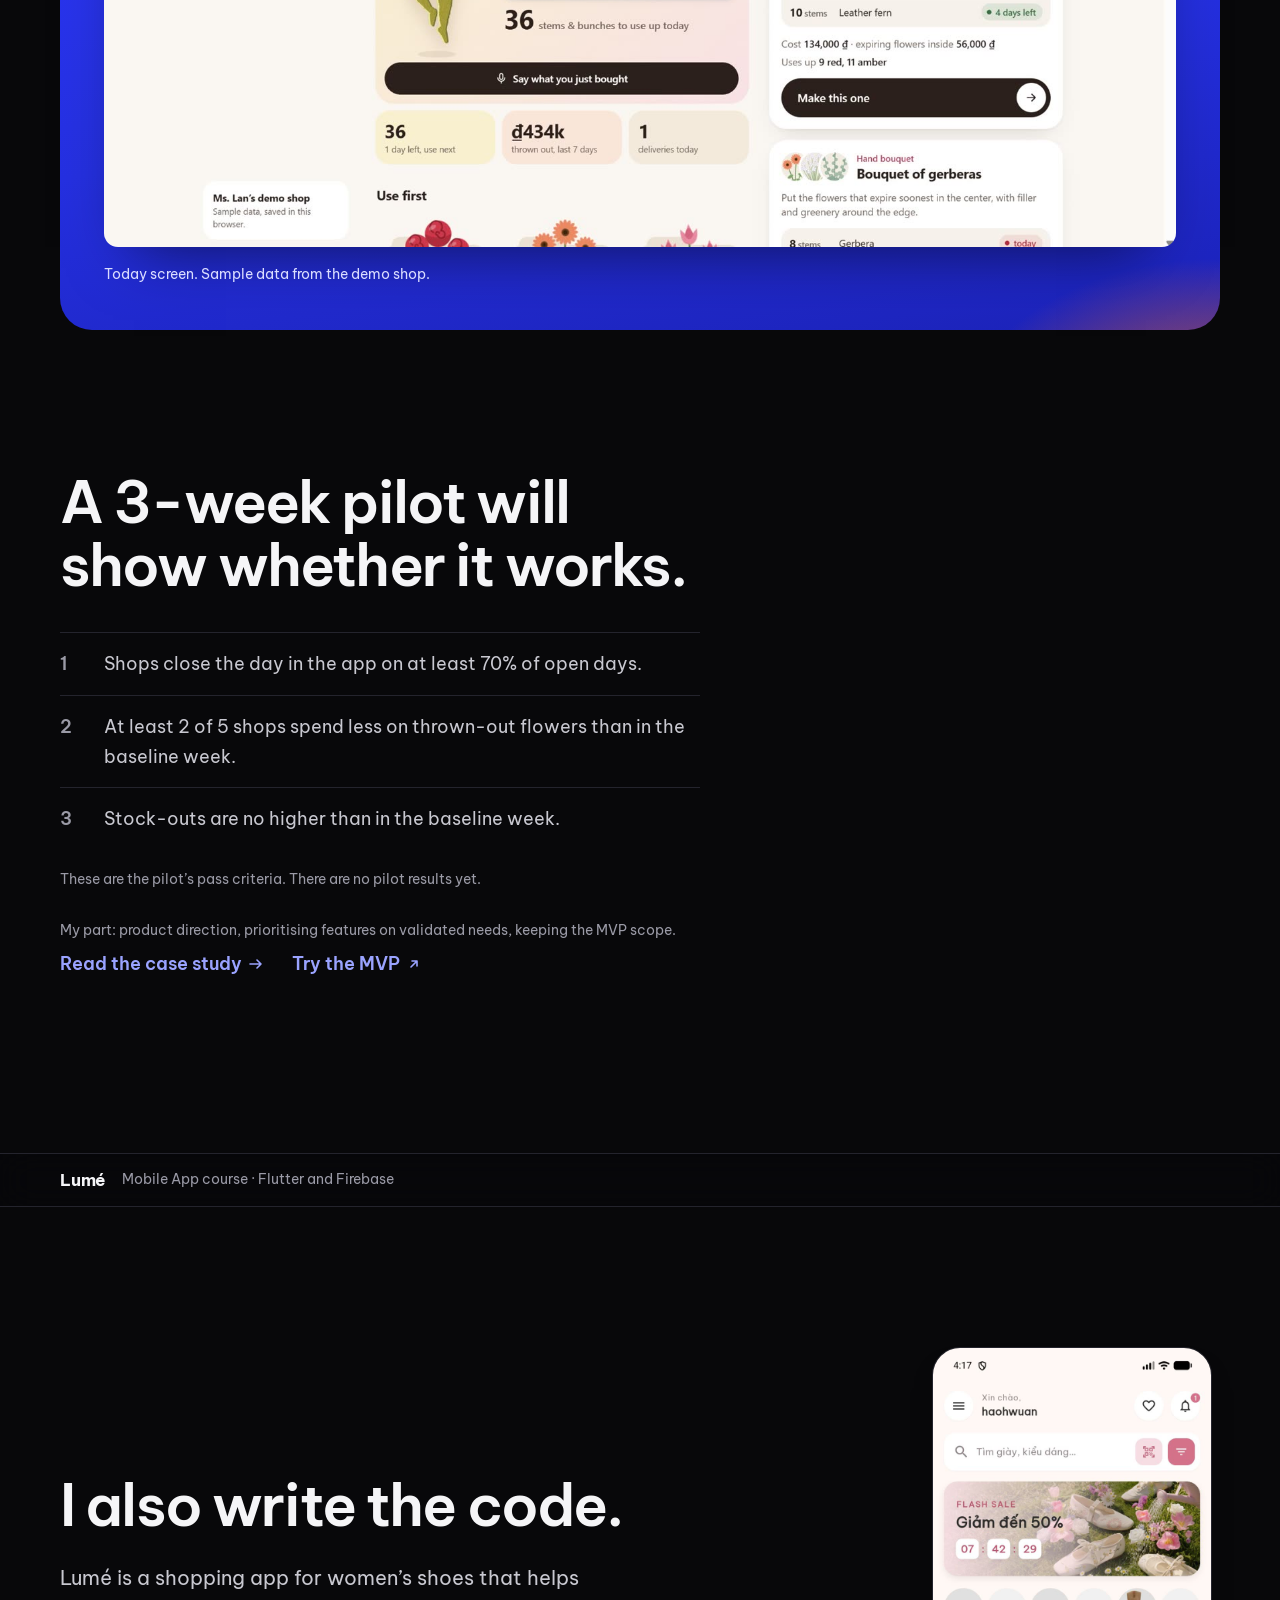
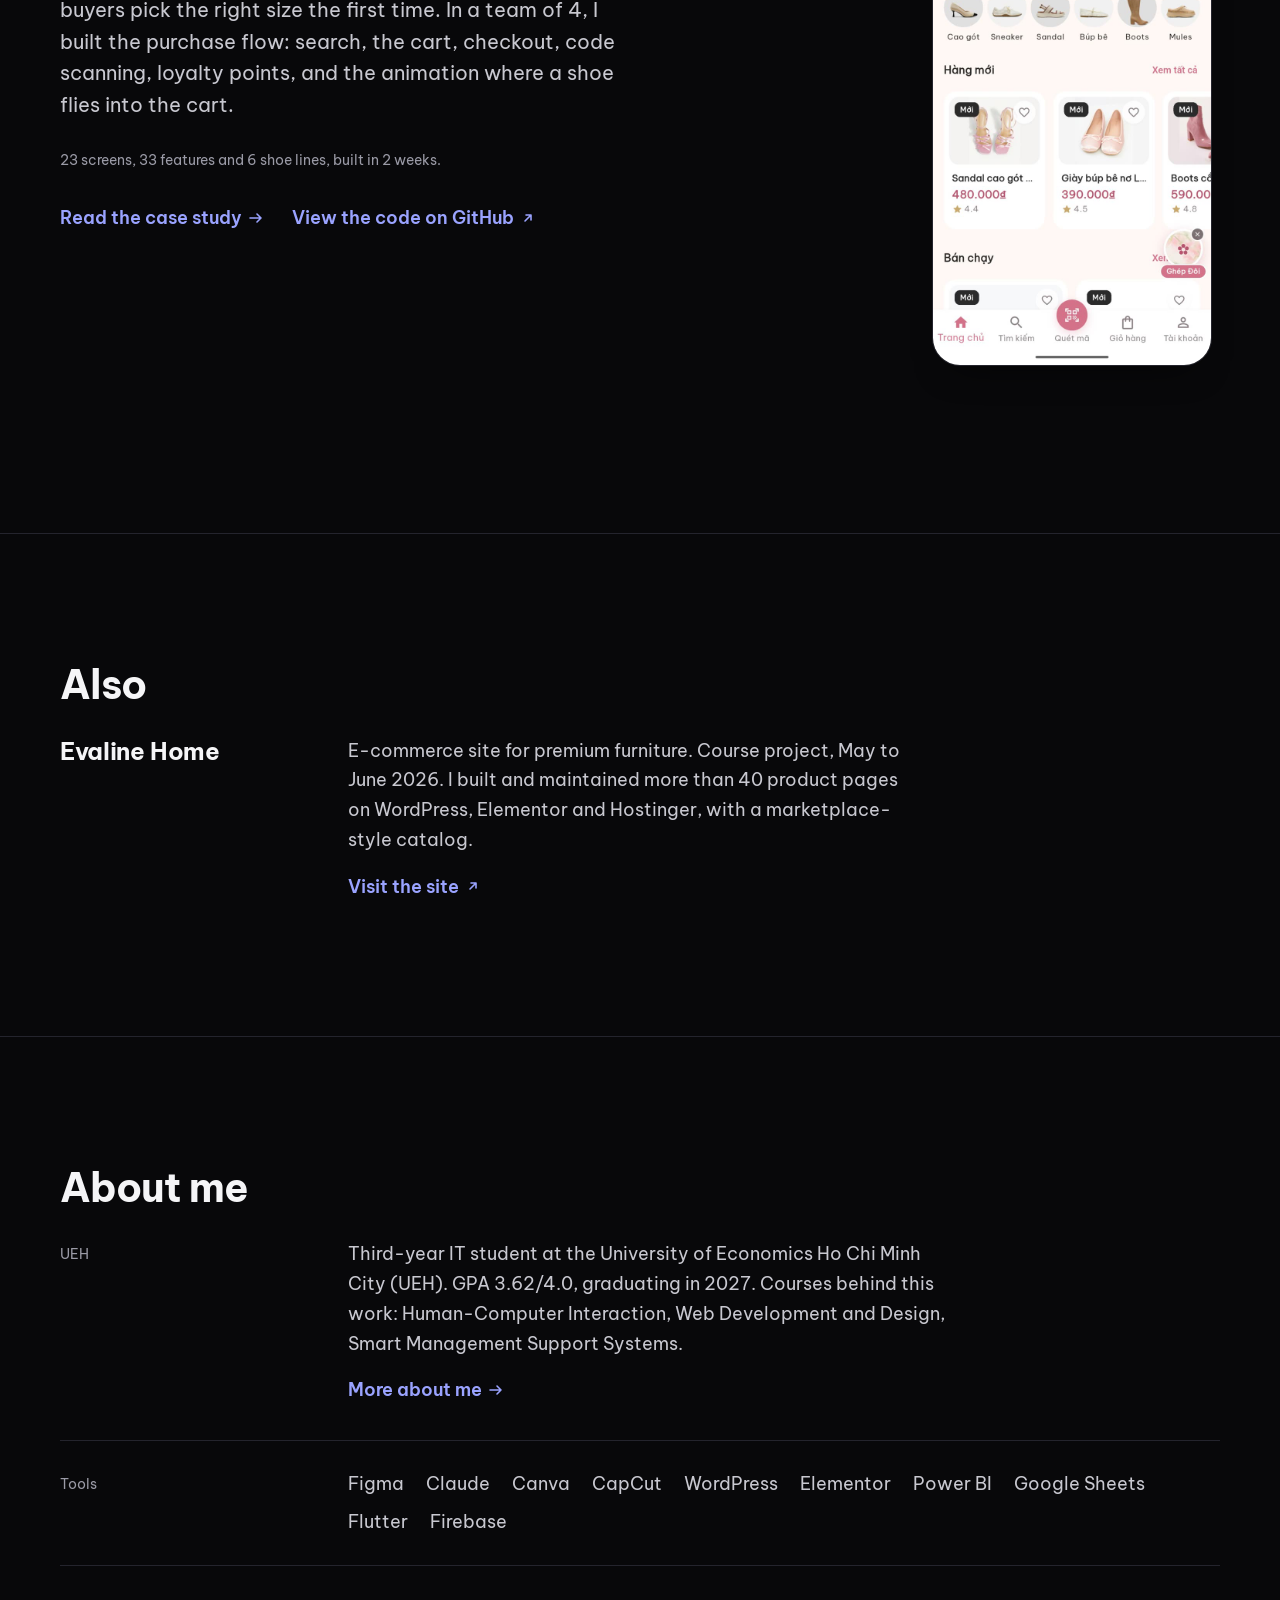
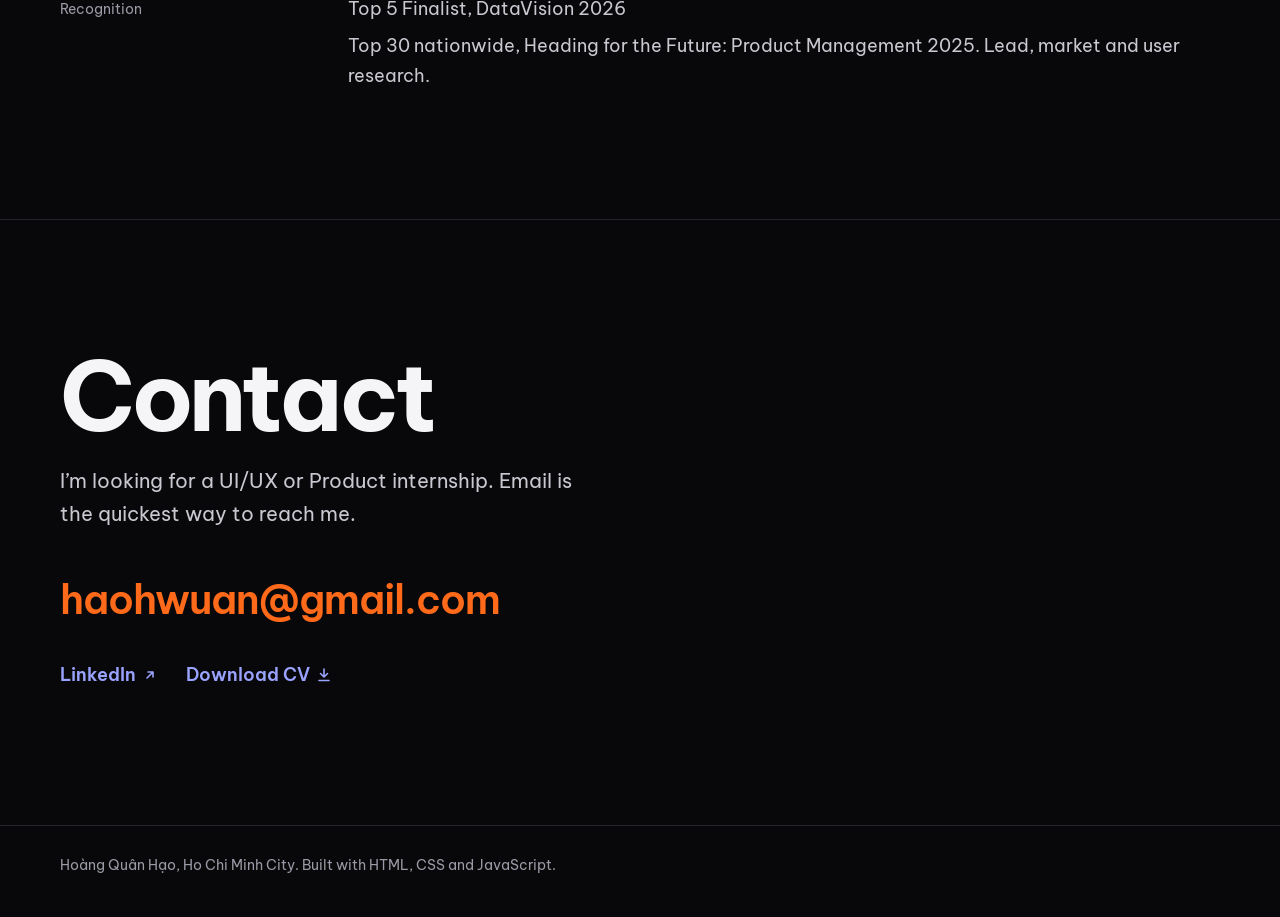
==== commit b719c661: "Redesign: black, electric blue and an orange ember - Dark by default with a light theme switch (reme" ====
--- a/index.html
+++ b/index.html
@@ -5,8 +5,7 @@
 <meta name="viewport" content="width=device-width, initial-scale=1, viewport-fit=cover">
 <title>Hoàng Quân Hạo · UI/UX and Product</title>
 <meta name="description" content="Portfolio of Hoàng Quân Hạo, IT student at UEH looking for a UI/UX or Product internship. Case studies with research and test results.">
-<meta name="theme-color" content="#FBFBFD" media="(prefers-color-scheme: light)">
-<meta name="theme-color" content="#111113" media="(prefers-color-scheme: dark)">
+<meta name="theme-color" content="#08080A">
 <link rel="canonical" href="https://wqhao216.github.io/wee_career/">
 <meta property="og:type" content="website">
 <meta property="og:site_name" content="Hoàng Quân Hạo">
@@ -22,6 +21,7 @@
 <link rel="icon" href="assets/img/favicon.svg" type="image/svg+xml">
 <link rel="preload" href="assets/fonts/be-vietnam-pro-700-latin.woff2" as="font" type="font/woff2" crossorigin>
 <link rel="preload" href="assets/fonts/be-vietnam-pro-400-latin.woff2" as="font" type="font/woff2" crossorigin>
+<script>try{if(localStorage.getItem("theme")==="light")document.documentElement.setAttribute("data-theme","light")}catch(e){}</script>
 <link rel="stylesheet" href="assets/css/site.css">
 <script src="i18n/en.js"></script>
 <script src="i18n/vi.js"></script>
@@ -31,46 +31,71 @@
 
 <header class="gnav">
   <div class="wrap">
-    <a class="brand" href="./" data-i18n="c.brand" data-i18n-attr="aria-label:c.home"></a>
-    <nav data-i18n-attr="aria-label:c.nav">
+    <a class="brand" href="./">hạo<span class="dot">.</span><span class="sr-only" data-i18n="c.home"></span></a>
+    <nav id="site-nav" data-i18n-attr="aria-label:c.nav">
       <ul>
         <li><a class="nl" href="#work" data-i18n="c.work"></a></li>
         <li><a class="nl" href="about/" data-i18n="c.about"></a></li>
         <li class="cv"><a class="nl" href="assets/cv/Hoang-Quan-Hao-CV.pdf" download data-i18n="c.cv"></a></li>
       </ul>
     </nav>
-    <div class="lang" role="group" data-i18n-attr="aria-label:c.lang">
-      <button type="button" data-lang="en" aria-pressed="true" data-i18n-attr="aria-label:c.lang.en">EN</button>
-      <button type="button" data-lang="vi" aria-pressed="false" data-i18n-attr="aria-label:c.lang.vi">VI</button>
+    <div class="tools-r">
+      <div class="lang" role="group" data-i18n-attr="aria-label:c.lang">
+        <button type="button" data-lang="en" aria-pressed="true" data-i18n-attr="aria-label:c.lang.en">EN</button>
+        <button type="button" data-lang="vi" aria-pressed="false" data-i18n-attr="aria-label:c.lang.vi">VI</button>
+      </div>
+      <button type="button" class="theme" role="switch" aria-checked="true" data-theme-toggle data-i18n-attr="aria-label:c.theme"><span></span></button>
+      <button type="button" class="menu-btn" aria-expanded="false" aria-controls="site-nav" data-menu data-i18n="c.menu"></button>
     </div>
   </div>
 </header>
 
 <main id="main">
-  <section class="hero">
-    <div class="wrap">
-      <h1 data-i18n="h.name"></h1>
-      <p class="role" data-i18n="h.role"></p>
-      <p class="approach" data-i18n-html="h.approach"></p>
-      <p class="process">
-        <span class="label" data-i18n="h.process"></span>
-        <span data-i18n="c.observe"></span>
-        <svg width="18" height="18" viewBox="0 0 16 16" fill="none" stroke="currentColor" stroke-width="1.5" stroke-linecap="round" stroke-linejoin="round" aria-hidden="true"><path d="M2 8h11M9 4l4 4-4 4"/></svg>
-        <span data-i18n="c.decide"></span>
-        <svg width="18" height="18" viewBox="0 0 16 16" fill="none" stroke="currentColor" stroke-width="1.5" stroke-linecap="round" stroke-linejoin="round" aria-hidden="true"><path d="M2 8h11M9 4l4 4-4 4"/></svg>
-        <span data-i18n="c.test"></span>
-      </p>
+  <section class="hero2">
+    <div class="wrap">
+      <h1><span data-i18n="h.name"></span> <span>· <span data-i18n="h.tag"></span></span></h1>
+      <p class="say-xl" data-i18n-html="h.say"></p>
       <div class="actions">
         <a class="btn btn-ink" href="#work" data-i18n="h.cta.work"></a>
-        <a class="btn btn-line" href="assets/cv/Hoang-Quan-Hao-CV.pdf" download>
-          <svg width="16" height="16" viewBox="0 0 16 16" fill="none" stroke="currentColor" stroke-width="1.6" stroke-linecap="round" stroke-linejoin="round" aria-hidden="true"><path d="M8 2v8M4.5 6.5 8 10l3.5-3.5M3 13.5h10"/></svg>
-          <span data-i18n="h.cta.cv"></span>
-        </a>
-      </div>
-    </div>
-  </section>
-
-  <h2 id="work" class="sr-only" data-i18n="h.work"></h2>
+        <a class="btn btn-line" href="assets/cv/Hoang-Quan-Hao-CV.pdf" download><svg width="16" height="16" viewBox="0 0 16 16" fill="none" stroke="currentColor" stroke-width="1.6" stroke-linecap="round" stroke-linejoin="round" aria-hidden="true"><path d="M8 2v8M4.5 6.5 8 10l3.5-3.5M3 13.5h10"/></svg><span data-i18n="h.cta.cv"></span></a>
+      </div>
+      <div class="ember">
+        <div class="row-top">
+          <p class="flow3"><span data-i18n="c.observe"></span><svg width="16" height="16" viewBox="0 0 16 16" fill="none" stroke="currentColor" stroke-width="1.6" stroke-linecap="round" stroke-linejoin="round" aria-hidden="true"><path d="M2 8h11M9 4l4 4-4 4"/></svg><span data-i18n="c.decide"></span><svg width="16" height="16" viewBox="0 0 16 16" fill="none" stroke="currentColor" stroke-width="1.6" stroke-linecap="round" stroke-linejoin="round" aria-hidden="true"><path d="M2 8h11M9 4l4 4-4 4"/></svg><span data-i18n="c.test"></span></p>
+          <p class="where" data-i18n="h.role"></p>
+        </div>
+        <span class="word" aria-hidden="true">Hạo</span>
+        <span class="orb" aria-hidden="true"></span>
+      </div>
+
+      <section class="index" id="work" aria-labelledby="idx-h">
+        <div class="index-head">
+          <h2 id="idx-h" data-i18n="h.idx.title"></h2>
+          <p class="cap" data-i18n="h.idx.cap"></p>
+        </div>
+        <ol>
+          <li><details>
+            <summary><span class="n">01</span><span data-i18n="h.hook.name"></span><span class="k" data-i18n="h.idx.k1"></span><span class="pm" aria-hidden="true"></span></summary>
+            <div class="more"><p data-i18n="hk.summary"></p><a href="work/the-hook/"><span data-i18n="h.hook.link"></span><svg width="16" height="16" viewBox="0 0 16 16" fill="none" stroke="currentColor" stroke-width="1.6" stroke-linecap="round" stroke-linejoin="round" aria-hidden="true"><path d="M2 8h11M9 4l4 4-4 4"/></svg></a></div>
+          </details></li>
+          <li><details>
+            <summary><span class="n">02</span><span data-i18n="h.bloom.name"></span><span class="k" data-i18n="h.idx.k2"></span><span class="pm" aria-hidden="true"></span></summary>
+            <div class="more"><p data-i18n="bm.summary"></p><a href="work/bloommate/"><span data-i18n="h.bloom.link"></span><svg width="16" height="16" viewBox="0 0 16 16" fill="none" stroke="currentColor" stroke-width="1.6" stroke-linecap="round" stroke-linejoin="round" aria-hidden="true"><path d="M2 8h11M9 4l4 4-4 4"/></svg></a></div>
+          </details></li>
+          <li><details>
+            <summary><span class="n">03</span><span data-i18n="h.lume.name"></span><span class="k" data-i18n="h.idx.k3"></span><span class="pm" aria-hidden="true"></span></summary>
+            <div class="more"><p data-i18n="lm.summary"></p><a href="work/lume/"><span data-i18n="h.lume.link"></span><svg width="16" height="16" viewBox="0 0 16 16" fill="none" stroke="currentColor" stroke-width="1.6" stroke-linecap="round" stroke-linejoin="round" aria-hidden="true"><path d="M2 8h11M9 4l4 4-4 4"/></svg></a></div>
+          </details></li>
+          <li><details>
+            <summary><span class="n">04</span><span data-i18n="h.eva.name"></span><span class="k" data-i18n="h.idx.k4"></span><span class="pm" aria-hidden="true"></span></summary>
+            <div class="more"><p data-i18n="h.eva.body"></p><a href="https://evalinehome.smartquote.us/" target="_blank" rel="noopener"><span data-i18n="h.eva.link"></span><span class="sr-only" data-i18n="c.newtab"></span><svg width="16" height="16" viewBox="0 0 16 16" fill="none" stroke="currentColor" stroke-width="1.6" stroke-linecap="round" stroke-linejoin="round" aria-hidden="true"><path d="M5 11 11 5M6 5h5v5"/></svg></a></div>
+          </details></li>
+        </ol>
+      </section>
+    </div>
+  </section>
+
+  <div class="wrap" style="height:clamp(48px,7vw,96px)"></div>
 
   <!-- Chapter: The Hook -->
   <section class="chapter" aria-labelledby="ch-hook">
@@ -93,7 +118,7 @@
       <div class="beat" data-beat="decide">
         <h3 class="say reveal" data-i18n="h.hook.decide"></h3>
         <p class="body reveal" data-i18n="h.hook.decide.body"></p>
-        <figure class="shot reveal">
+        <figure class="plate reveal">
           <img src="assets/img/hook-match.jpg" width="1600" height="934" loading="lazy" decoding="async" data-i18n-attr="alt:h.hook.img" alt="">
           <figcaption data-i18n="h.hook.cap"></figcaption>
         </figure>
@@ -140,7 +165,7 @@
           <li data-i18n="h.bloom.d3"></li>
         </ul>
         <p class="body reveal" data-i18n="h.bloom.decide.body"></p>
-        <figure class="shot reveal">
+        <figure class="plate reveal">
           <img src="assets/img/bloom-today.jpg" width="1600" height="828" loading="lazy" decoding="async" data-i18n-attr="alt:h.bloom.img" alt="">
           <figcaption data-i18n="h.bloom.cap"></figcaption>
         </figure>
--- a/assets/css/site.css
+++ b/assets/css/site.css
@@ -9,21 +9,35 @@
 @font-face{font-family:"Be Vietnam Pro";font-style:normal;font-weight:700;font-display:swap;src:url("../fonts/be-vietnam-pro-700-latin-ext.woff2") format("woff2");unicode-range:U+0100-02BA, U+02BD-02C5, U+02C7-02CC, U+02CE-02D7, U+02DD-02FF, U+0304, U+0308, U+0329, U+1D00-1DBF, U+1E00-1E9F, U+1EF2-1EFF, U+2020, U+20A0-20AB, U+20AD-20C4, U+2113, U+2C60-2C7F, U+A720-A7FF;}
 @font-face{font-family:"Be Vietnam Pro";font-style:normal;font-weight:700;font-display:swap;src:url("../fonts/be-vietnam-pro-700-latin.woff2") format("woff2");unicode-range:U+0000-00FF, U+0131, U+0152-0153, U+02BB-02BC, U+02C6, U+02DA, U+02DC, U+0304, U+0308, U+0329, U+2000-206F, U+20AC, U+2122, U+2191, U+2193, U+2212, U+2215, U+FEFF, U+FFFD;}
 
-/* Hoàng Quân Hạo portfolio. One quiet ground, one red-pen accent, product screenshots carry the colour. */
+/* Hoàng Quân Hạo portfolio. Black ground, electric blue panels, a hot orange ember for emphasis. Dark by default; light on request. */
 
 :root {
-  --bg: #FBFBFD;
-  --bg-2: #F2F2F5;
-  --ink: #1D1D1F;
-  --ink-2: #424245;
-  --muted: #5E5E64;
-  --line: #E1E1E6;
-  --accent: #C2402A;
-  --accent-tint: #F8E6E2;
-  --on-ink: #FBFBFD;
-  --material: rgba(251, 251, 253, 0.78);
-  --shot-shadow: 0 28px 60px -32px rgba(29, 29, 31, 0.32), 0 2px 6px rgba(29, 29, 31, 0.05);
-  --ph: #ECECF0;
+  --bg: #08080A;
+  --bg-2: #14141B;
+  --ink: #F5F5F7;
+  --ink-2: #C8C8D0;
+  --muted: #9A9AA6;
+  --line: #24242D;
+  --accent: #FF6A1A;            /* orange as text: links, the marked fact, focus */
+  --accent-tint: #3A1A0C;
+  --orange: #FF6A1A;            /* orange as fill: primary button, dot, active step */
+  --on-orange: #08080A;
+  --orange-display: #FF6A1A;    /* orange for display-size text only */
+  --blue: #2F3BFF;              /* blue as fill: panels, pills */
+  --blue-deep: #161C9E;
+  --blue-ink: #9AA3FF;          /* blue as text on the ground */
+  --on-blue: #FFFFFF;
+  --on-blue-2: #DADDFF;
+  --on-ink: #08080A;
+  --material: rgba(8, 8, 10, 0.72);
+  --shot-shadow: 0 18px 36px -22px rgba(0, 0, 0, 0.8);
+  --ph: #16161E;
+  --grid: rgba(255, 255, 255, 0.045);
+  --hot: radial-gradient(55% 60% at 80% 82%, #FF6A1A 0%, rgba(255, 106, 26, 0.55) 30%, rgba(255, 106, 26, 0) 70%),
+         radial-gradient(50% 50% at 10% 6%, rgba(154, 163, 255, 0.28) 0%, rgba(154, 163, 255, 0) 60%),
+         linear-gradient(155deg, #4A55FF 0%, #2F3BFF 40%, #161C9E 100%);
+  --hot-quiet: radial-gradient(38% 46% at 100% 118%, rgba(255, 106, 26, 0.9) 0%, rgba(255, 106, 26, 0) 62%),
+         linear-gradient(170deg, #2F3BFF 0%, #2530E0 60%, #1B22B8 100%);
 
   --font: "Be Vietnam Pro", system-ui, -apple-system, "Segoe UI", Roboto, sans-serif;
   --t-small: 0.875rem;
@@ -40,25 +54,26 @@
   --gutter-r: max(20px, env(safe-area-inset-right, 0px));
   --rail-h: 3.25rem;
   --ease-out: cubic-bezier(0.16, 1, 0.3, 1);
+  color-scheme: dark;
+}
+
+:root[data-theme="light"] {
+  --bg: #F6F6FA;
+  --bg-2: #ECEDF7;
+  --ink: #0B0B12;
+  --ink-2: #3A3A48;
+  --muted: #5C5C6E;
+  --line: #DCDDE8;
+  --accent: #B83A08;
+  --accent-tint: #FFE3D3;
+  --orange-display: #E2560E;
+  --blue-ink: #2F3BFF;
+  --on-ink: #F6F6FA;
+  --material: rgba(246, 246, 250, 0.8);
+  --shot-shadow: 0 28px 60px -32px rgba(20, 22, 60, 0.35), 0 2px 6px rgba(20, 22, 60, 0.06);
+  --ph: #E6E7F2;
+  --grid: rgba(47, 59, 255, 0.07);
   color-scheme: light;
-}
-
-@media (prefers-color-scheme: dark) {
-  :root {
-    --bg: #111113;
-    --bg-2: #1B1B1E;
-    --ink: #F5F5F7;
-    --ink-2: #D2D2D7;
-    --muted: #A6A6AC;
-    --line: #2E2E33;
-    --accent: #FF7A5C;
-    --accent-tint: #3A1E18;
-    --on-ink: #111113;
-    --material: rgba(17, 17, 19, 0.74);
-    --shot-shadow: 0 28px 60px -30px rgba(0, 0, 0, 0.7), 0 0 0 1px rgba(255, 255, 255, 0.04);
-    --ph: #1F1F23;
-    color-scheme: dark;
-  }
 }
 
 /* ---------- Base ---------- */
@@ -130,13 +145,13 @@
   transition: transform 0.15s var(--ease-out), background 0.2s, color 0.2s, box-shadow 0.2s;
 }
 .btn:active { transform: scale(0.97); }
-.btn-ink { background: var(--ink); color: var(--on-ink); }
-.btn-ink:hover { box-shadow: 0 10px 24px -12px rgba(29, 29, 31, 0.5); }
+.btn-ink { background: var(--orange); color: var(--on-orange); }
+.btn-ink:hover { background: #FF7E3A; }
 .btn-line { box-shadow: inset 0 0 0 1px var(--line); color: var(--ink); }
 .btn-line:hover { box-shadow: inset 0 0 0 1px var(--ink); }
 .go {
   display: inline-flex; align-items: center; gap: 6px; min-height: 44px;
-  color: var(--accent); font-weight: 600; text-decoration: none;
+  color: var(--blue-ink); font-weight: 600; text-decoration: none;
 }
 .go svg { transition: transform 0.25s var(--ease-out); }
 .go:hover svg { transform: translateX(3px); }
@@ -173,7 +188,7 @@
 .steps li { color: var(--muted); position: relative; padding-block: 4px; transition: color 0.3s; white-space: nowrap; }
 .steps li::after {
   content: ""; position: absolute; left: 0; right: 0; bottom: -2px; height: 2px; border-radius: 2px;
-  background: var(--accent); transform: scaleX(0); transform-origin: left; transition: transform 0.45s var(--ease-out);
+  background: var(--orange); transform: scaleX(0); transform-origin: left; transition: transform 0.45s var(--ease-out);
 }
 .steps li.on { color: var(--ink); font-weight: 600; }
 .steps li.on::after { transform: scaleX(1); }
@@ -259,7 +274,7 @@
 .facts div { border-top: 1px solid var(--line); padding-top: 14px; min-width: 0; }
 .facts dt { font-size: var(--t-small); color: var(--muted); }
 .facts dd { margin: 4px 0 0; font-size: 1rem; color: var(--ink-2); }
-.facts a { color: var(--accent); font-weight: 600; text-decoration: none; }
+.facts a { color: var(--blue-ink); font-weight: 600; text-decoration: none; }
 .facts a:hover { text-decoration: underline; }
 
 .toc .wrap { gap: 20px; }
@@ -334,8 +349,8 @@
 .scale .lab { color: var(--ink-2); line-height: 1.35; }
 .scale .lab small { display: block; color: var(--muted); font-size: 0.8125rem; }
 .scale .track { position: relative; height: 6px; border-radius: 6px; background: var(--line); }
-.scale .fill { position: absolute; inset: 0 auto 0 0; border-radius: 6px; background: var(--ink); transform-origin: left; transition: transform 1.1s var(--ease-out); }
-.scale li.low .fill { background: var(--accent); }
+.scale .fill { position: absolute; inset: 0 auto 0 0; border-radius: 6px; background: var(--blue); transform-origin: left; transition: transform 1.1s var(--ease-out); }
+.scale li.low .fill { background: var(--orange); }
 .scale.wait .fill { transform: scaleX(0); }
 .scale .v { font-weight: 600; text-align: right; font-variant-numeric: tabular-nums; }
 .scale .axis { display: grid; grid-template-columns: minmax(0, 12rem) minmax(0, 1fr) 3rem; gap: 20px; font-size: 0.75rem; color: var(--muted); padding-top: 8px; border-top: 1px solid var(--line); }
@@ -450,3 +465,147 @@
 /* Phone screenshots: rounded like the device, same hairline and shadow as desktop shots */
 .phone-img { width: 100%; max-width: 280px; height: auto; border-radius: 28px; border: 1px solid var(--line); box-shadow: var(--shot-shadow); background: var(--bg-2); }
 .phones .phone-img { max-width: none; }
+
+
+/* =================== Redesign: black, electric blue, orange ember =================== */
+
+/* Header: compact wordmark, links on wide screens, Menu pill on phones, theme switch beside the language toggle */
+.gnav { position: relative; z-index: 30; border-bottom-color: var(--line); }
+.brand { font-size: 1.25rem; font-weight: 700; letter-spacing: -0.05em; }
+.brand .dot { color: var(--orange); }
+.tools-r { display: flex; align-items: center; gap: 8px; }
+.theme {
+  position: relative; width: 46px; height: 26px; border-radius: 999px; border: 1.5px solid var(--ink-2);
+  background: transparent; cursor: pointer; padding: 0; flex: none;
+}
+.theme::before { content: ""; position: absolute; inset: -9px -2px; }
+.theme span { position: absolute; top: 3px; left: 3px; width: 17px; height: 17px; border-radius: 50%; background: var(--ink); transition: transform 0.3s var(--ease-out), background 0.3s; }
+.theme[aria-checked="true"] span { transform: translateX(20px); }
+.menu-btn { display: none; font: inherit; font-size: 0.8125rem; font-weight: 600; min-height: 36px; padding: 0 16px; border-radius: 999px; border: 0; background: var(--blue); color: var(--on-blue); cursor: pointer; }
+.menu-btn::before { content: ""; position: absolute; }
+@media (max-width: 720px) {
+  .gnav nav { position: absolute; left: 0; right: 0; top: 100%; background: var(--bg); border-bottom: 1px solid var(--line);
+    padding: 8px var(--gutter-r) 20px var(--gutter); display: none; }
+  .gnav.open nav { display: block; }
+  .gnav nav ul { flex-direction: column; align-items: stretch; gap: 0; }
+  .gnav nav li { border-top: 1px solid var(--line); }
+  .gnav a.nl { font-size: 1.5rem; font-weight: 700; letter-spacing: -0.03em; color: var(--ink); min-height: 60px; padding-inline: 0; }
+  .gnav li.cv { display: block; }
+  .gnav nav { order: 5; }
+  .menu-btn { display: inline-flex; align-items: center; }
+  .brand { margin-right: auto; }
+}
+
+/* Hero: name, one oversized statement, two small pills, then the ember panel with the cropped wordmark */
+.hero2 { padding-block: clamp(48px, 9vh, 104px) 0; }
+.hero2 h1 { font-size: var(--t-lead); font-weight: 600; letter-spacing: -0.01em; color: var(--ink); }
+.hero2 h1 span { color: var(--muted); font-weight: 500; }
+.hero2 .say-xl { margin-top: 18px; font-size: clamp(2.4rem, 6.2vw, 5.25rem); line-height: 0.98; letter-spacing: -0.055em; font-weight: 700; max-width: 19ch; text-wrap: balance; }
+.hero2 .say-xl mark { background: none; color: var(--orange-display); }
+.hero2 .actions { margin-top: 32px; display: flex; flex-wrap: wrap; gap: 10px; }
+.ember {
+  position: relative; overflow: hidden; margin-top: clamp(40px, 6vw, 72px); border-radius: clamp(24px, 3vw, 36px);
+  background: var(--hot); min-height: clamp(300px, 42vw, 520px); color: var(--on-blue);
+  display: flex; flex-direction: column; justify-content: space-between; padding: clamp(20px, 3vw, 36px);
+}
+.ember .row-top { display: flex; flex-wrap: wrap; justify-content: space-between; gap: 12px 24px; font-weight: 600; }
+.ember .flow3 { display: flex; flex-wrap: wrap; align-items: center; gap: 8px 12px; font-size: clamp(1rem, 1.8vw, 1.375rem); letter-spacing: -0.02em; }
+.ember .flow3 svg { opacity: 0.75; }
+.ember .where { color: #fff; font-weight: 500; font-size: var(--t-small); }
+.ember .word {
+  position: absolute; left: clamp(-8px, -0.6vw, -4px); bottom: clamp(-34px, -4.2vw, -18px); font-weight: 700;
+  font-size: clamp(9rem, 30vw, 24rem); line-height: 0.8; letter-spacing: -0.07em; color: #fff; pointer-events: none; user-select: none;
+}
+.ember .orb { position: absolute; right: clamp(20px, 3vw, 40px); bottom: clamp(20px, 3vw, 40px); width: clamp(36px, 5vw, 64px); aspect-ratio: 1; border-radius: 50%; background: var(--orange); }
+
+/* Work index: the blue panel with numbered rows that open in place */
+.index { margin-top: clamp(64px, 9vw, 120px); border-radius: clamp(24px, 3vw, 36px); background: var(--hot-quiet); color: var(--on-blue); padding: clamp(24px, 4vw, 56px); }
+.index-head { display: flex; flex-wrap: wrap; align-items: end; justify-content: space-between; gap: 12px 32px; }
+.index h2 { font-size: clamp(2.25rem, 5.6vw, 4.5rem); line-height: 0.98; letter-spacing: -0.05em; font-weight: 700; max-width: 12ch; }
+.index .cap { color: var(--on-blue-2); font-size: var(--t-small); max-width: 22rem; }
+.index ol { list-style: none; margin-top: clamp(28px, 4vw, 48px); border-bottom: 1px solid rgba(255, 255, 255, 0.4); }
+.index li { border-top: 1px solid rgba(255, 255, 255, 0.4); }
+.index summary {
+  list-style: none; cursor: pointer; display: grid; grid-template-columns: clamp(3rem, 6vw, 5rem) minmax(0, 1fr) auto auto; align-items: center; gap: 12px;
+  min-height: 72px; padding-block: 14px; font-size: clamp(1.25rem, 2.6vw, 2rem); letter-spacing: -0.03em; font-weight: 500;
+}
+.index summary::-webkit-details-marker { display: none; }
+.index summary .n { font-variant-numeric: tabular-nums; color: var(--on-blue-2); font-size: 0.8em; }
+.index summary .k { font-size: var(--t-small); color: var(--on-blue-2); letter-spacing: 0; font-weight: 500; text-align: right; }
+.index summary .pm { width: 30px; height: 30px; border-radius: 50%; border: 1.5px solid currentColor; position: relative; flex: none; transition: transform 0.35s var(--ease-out), background 0.2s; }
+.index summary .pm::before, .index summary .pm::after { content: ""; position: absolute; left: 50%; top: 50%; width: 12px; height: 1.5px; background: currentColor; transform: translate(-50%, -50%); }
+.index summary .pm::after { transform: translate(-50%, -50%) rotate(90deg); transition: transform 0.35s var(--ease-out); }
+.index details[open] summary .pm { background: #fff; color: var(--blue); }
+.index details[open] summary .pm::after { transform: translate(-50%, -50%) rotate(0deg); }
+.index summary:hover .pm { background: rgba(255, 255, 255, 0.15); }
+.index summary:focus-visible { outline: 2px solid #fff; outline-offset: 2px; border-radius: 8px; }
+.index .more { display: grid; grid-template-columns: clamp(3rem, 6vw, 5rem) minmax(0, 1fr); gap: 12px; padding: 0 0 24px; }
+.index .more p { grid-column: 2; max-width: 40rem; color: var(--on-blue-2); }
+.index .more a { grid-column: 2; justify-self: start; color: #fff; font-weight: 600; display: inline-flex; align-items: center; gap: 6px; min-height: 44px; text-decoration: underline; text-underline-offset: 0.25em; text-decoration-thickness: 1px; }
+@media (max-width: 640px) { .index summary .k { display: none; } .index summary { grid-template-columns: 2.75rem minmax(0, 1fr) auto; } .index .more { grid-template-columns: 2.75rem minmax(0, 1fr); } }
+
+/* Screenshots sit on a blue plate inside chapters, so every chapter carries the colour */
+.plate { margin: clamp(48px, 7vw, 88px) 0 0; border-radius: clamp(22px, 3vw, 32px); background: var(--hot-quiet); padding: clamp(14px, 3.4vw, 48px); }
+.plate img { width: 100%; border-radius: 14px; box-shadow: 0 30px 60px -30px rgba(0, 0, 0, 0.6); display: block; }
+.plate figcaption { margin-top: 16px; color: var(--on-blue-2); font-size: var(--t-small); }
+.chapter { border-top-color: var(--line); }
+.stat .n small { color: var(--accent); }
+
+/* ---------- About board: a one-screen overview on a faint grid ---------- */
+.board-wrap { background-image: linear-gradient(var(--grid) 1px, transparent 1px), linear-gradient(90deg, var(--grid) 1px, transparent 1px); background-size: 32px 32px; padding-block: clamp(40px, 7vw, 88px); }
+.board { display: grid; grid-template-columns: repeat(12, minmax(0, 1fr)); gap: 14px; }
+.cell { background: var(--bg-2); border-radius: 22px; padding: clamp(18px, 2.2vw, 26px); min-width: 0; }
+.cell h2 { display: inline-block; font-size: 0.8125rem; font-weight: 700; letter-spacing: 0.06em; text-transform: uppercase; background: var(--blue); color: var(--on-blue); padding: 5px 12px; border-radius: 999px; margin-bottom: 16px; }
+.cell p, .cell li { color: var(--ink-2); }
+.cell ul { list-style: none; display: grid; gap: 10px; }
+.cell .t { color: var(--ink); font-weight: 600; }
+.cell .d { color: var(--muted); font-size: var(--t-small); font-variant-numeric: tabular-nums; }
+.cell mark { background: none; color: var(--accent); font-weight: 600; }
+.cell a:not(.btn) { color: var(--blue-ink); font-weight: 600; text-decoration: none; }
+.cell a:not(.btn):hover { text-decoration: underline; }
+.cell ul.chips { display: flex; flex-wrap: wrap; gap: 8px; }
+.c-intro { grid-column: span 7; background: var(--hot); color: var(--on-blue); display: flex; flex-direction: column; justify-content: space-between; gap: 28px; min-height: 360px; position: relative; overflow: hidden; }
+.c-intro h1 { font-size: clamp(2.75rem, 6vw, 5rem); line-height: 0.95; letter-spacing: -0.055em; font-weight: 700; }
+.c-intro p { color: var(--on-blue); font-size: var(--t-lead); max-width: 34rem; position: relative; }
+.c-intro .actions { display: flex; flex-wrap: wrap; gap: 10px; position: relative; }
+.c-intro { background: radial-gradient(48% 60% at 100% 0%, #FF6A1A 0%, rgba(255, 106, 26, 0.5) 30%, rgba(255, 106, 26, 0) 70%), linear-gradient(155deg, #4A55FF 0%, #2F3BFF 40%, #161C9E 100%); }
+.c-intro .btn-line { background: rgba(8, 8, 10, 0.35); box-shadow: inset 0 0 0 1px rgba(255, 255, 255, 0.6); color: #fff; }
+.c-intro .btn-line:hover { box-shadow: inset 0 0 0 1px #fff; }
+.c-photo { grid-column: span 5; padding: 0; overflow: hidden; position: relative; min-height: 360px; background: #111; }
+.c-photo img { width: 100%; height: 100%; object-fit: cover; object-position: 50% 20%; display: block; position: absolute; inset: 0; }
+.c-photo::after { content: ""; position: absolute; inset: 0; background: linear-gradient(180deg, transparent 55%, rgba(47, 59, 255, 0.55)); mix-blend-mode: multiply; }
+.c-photo .tag { position: absolute; left: 16px; bottom: 16px; z-index: 1; background: var(--orange); color: var(--on-orange); font-size: 0.8125rem; font-weight: 700; padding: 6px 12px; border-radius: 999px; }
+.c-4 { grid-column: span 4; }
+.c-5 { grid-column: span 5; }
+.c-3 { grid-column: span 3; }
+.c-6 { grid-column: span 6; }
+.c-8 { grid-column: span 8; }
+.c-12 { grid-column: span 12; }
+.chips { display: flex; flex-wrap: wrap; gap: 8px; list-style: none; }
+.chips li { color: var(--ink); background: var(--bg); border: 1px solid var(--line); border-radius: 999px; padding: 4px 12px; font-size: 0.9375rem; }
+.c-obj { background: var(--blue); color: var(--on-blue); }
+.c-obj h2 { background: #fff; color: var(--blue); }
+.c-obj p { color: var(--on-blue); font-size: var(--t-lead); line-height: 1.45; }
+.c-obj mark { color: #fff; background: none; text-decoration: underline; text-decoration-color: var(--orange); text-decoration-thickness: 3px; text-underline-offset: 0.18em; }
+.sub-h { font-size: var(--t-small); color: var(--muted); font-weight: 600; margin: 18px 0 8px; }
+.sub-h:first-of-type { margin-top: 0; }
+.job-row { padding: 12px 0; border-top: 1px solid var(--line); }
+.job-row:first-of-type { border-top: 0; padding-top: 0; }
+.job-row ul { margin-top: 6px; gap: 6px; }
+.job-row li { font-size: 0.9375rem; }
+@media (max-width: 980px) {
+  .c-intro, .c-photo { grid-column: span 6; }
+  .c-4, .c-3, .c-5 { grid-column: span 6; }
+  .c-8 { grid-column: span 12; }
+}
+@media (max-width: 640px) {
+  .board > * { grid-column: span 12 !important; }
+  .c-photo { min-height: 420px; }
+}
+
+@media (prefers-reduced-motion: reduce) { .theme span, .index summary .pm, .index summary .pm::after { transition: none; } }
+@media (prefers-contrast: more) { .cell { border: 1px solid var(--line); } }
+
+/* Vietnamese stacks diacritics above and below: give tight display lines room */
+html[lang="vi"] .hero2 .say-xl, html[lang="vi"] .index h2, html[lang="vi"] .c-intro h1 { line-height: 1.1; }
+html[lang="vi"] .say, html[lang="vi"] .prose .big { line-height: 1.18; }
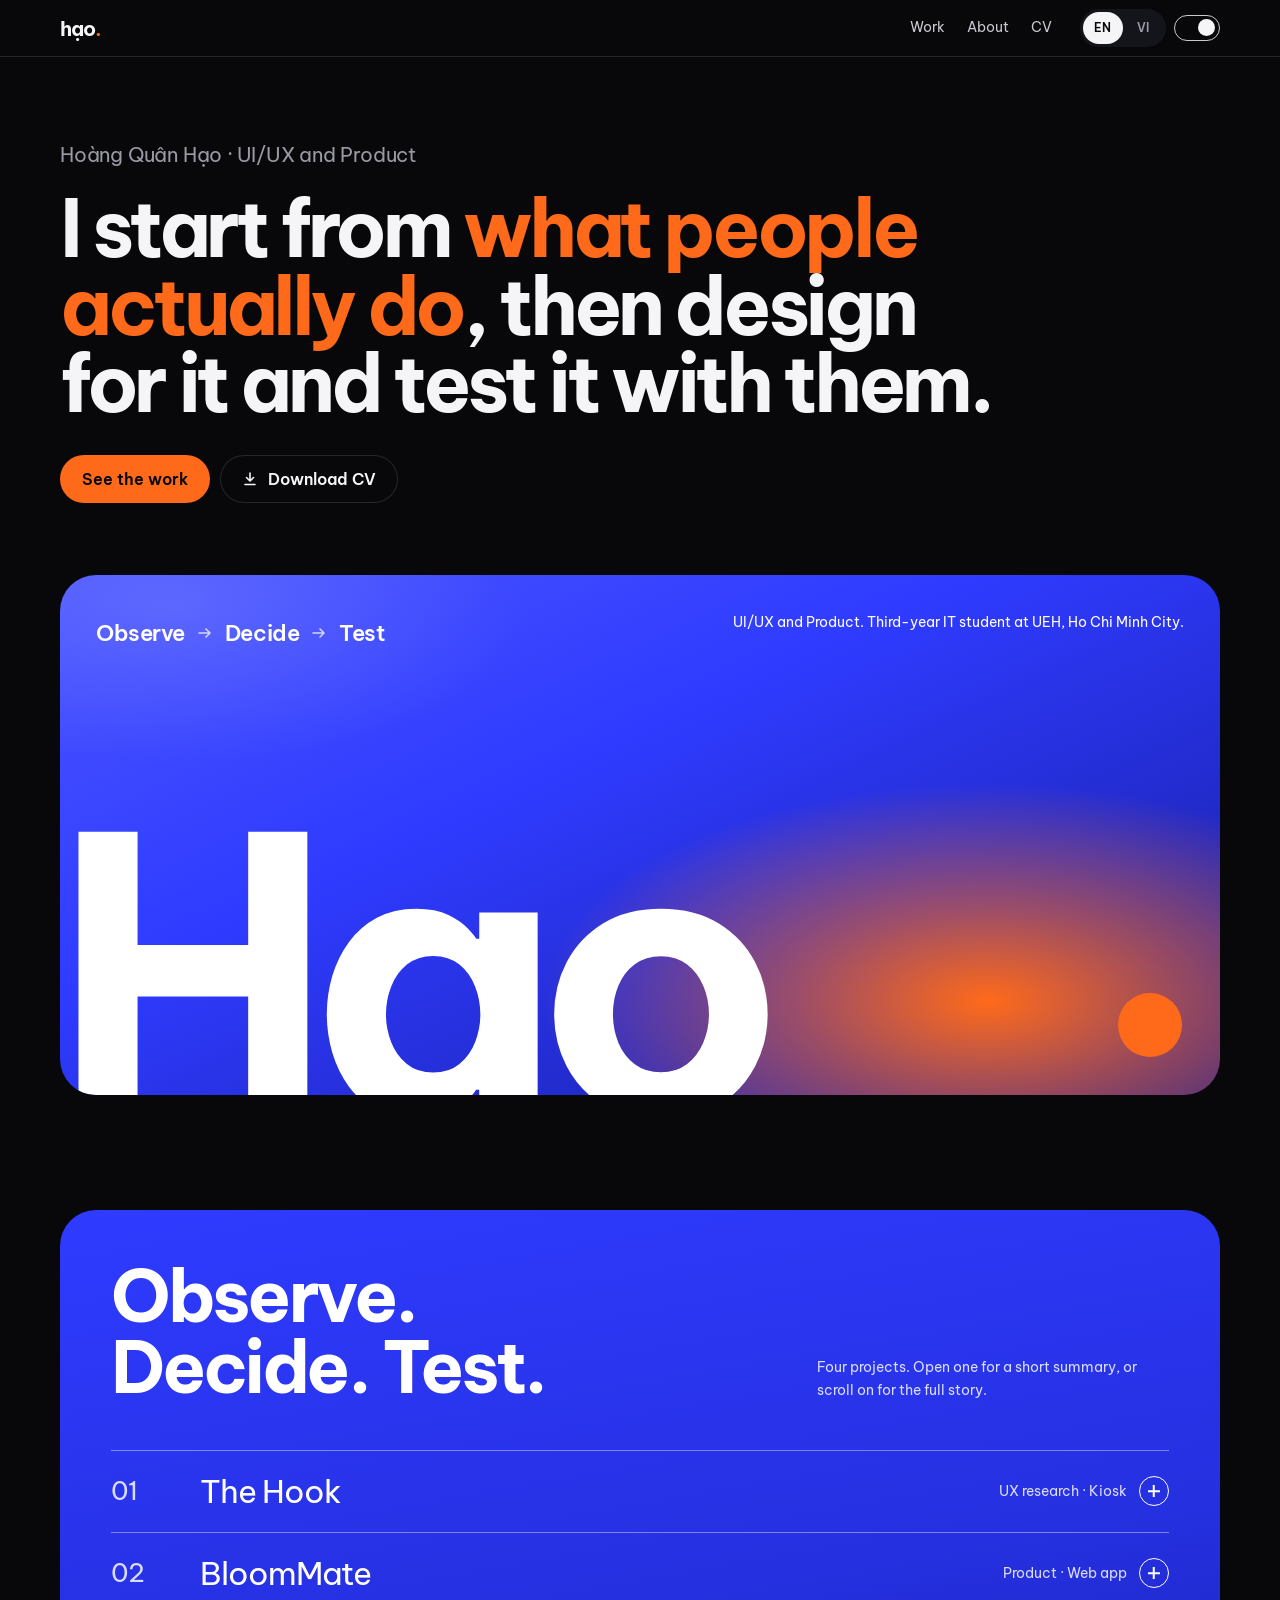
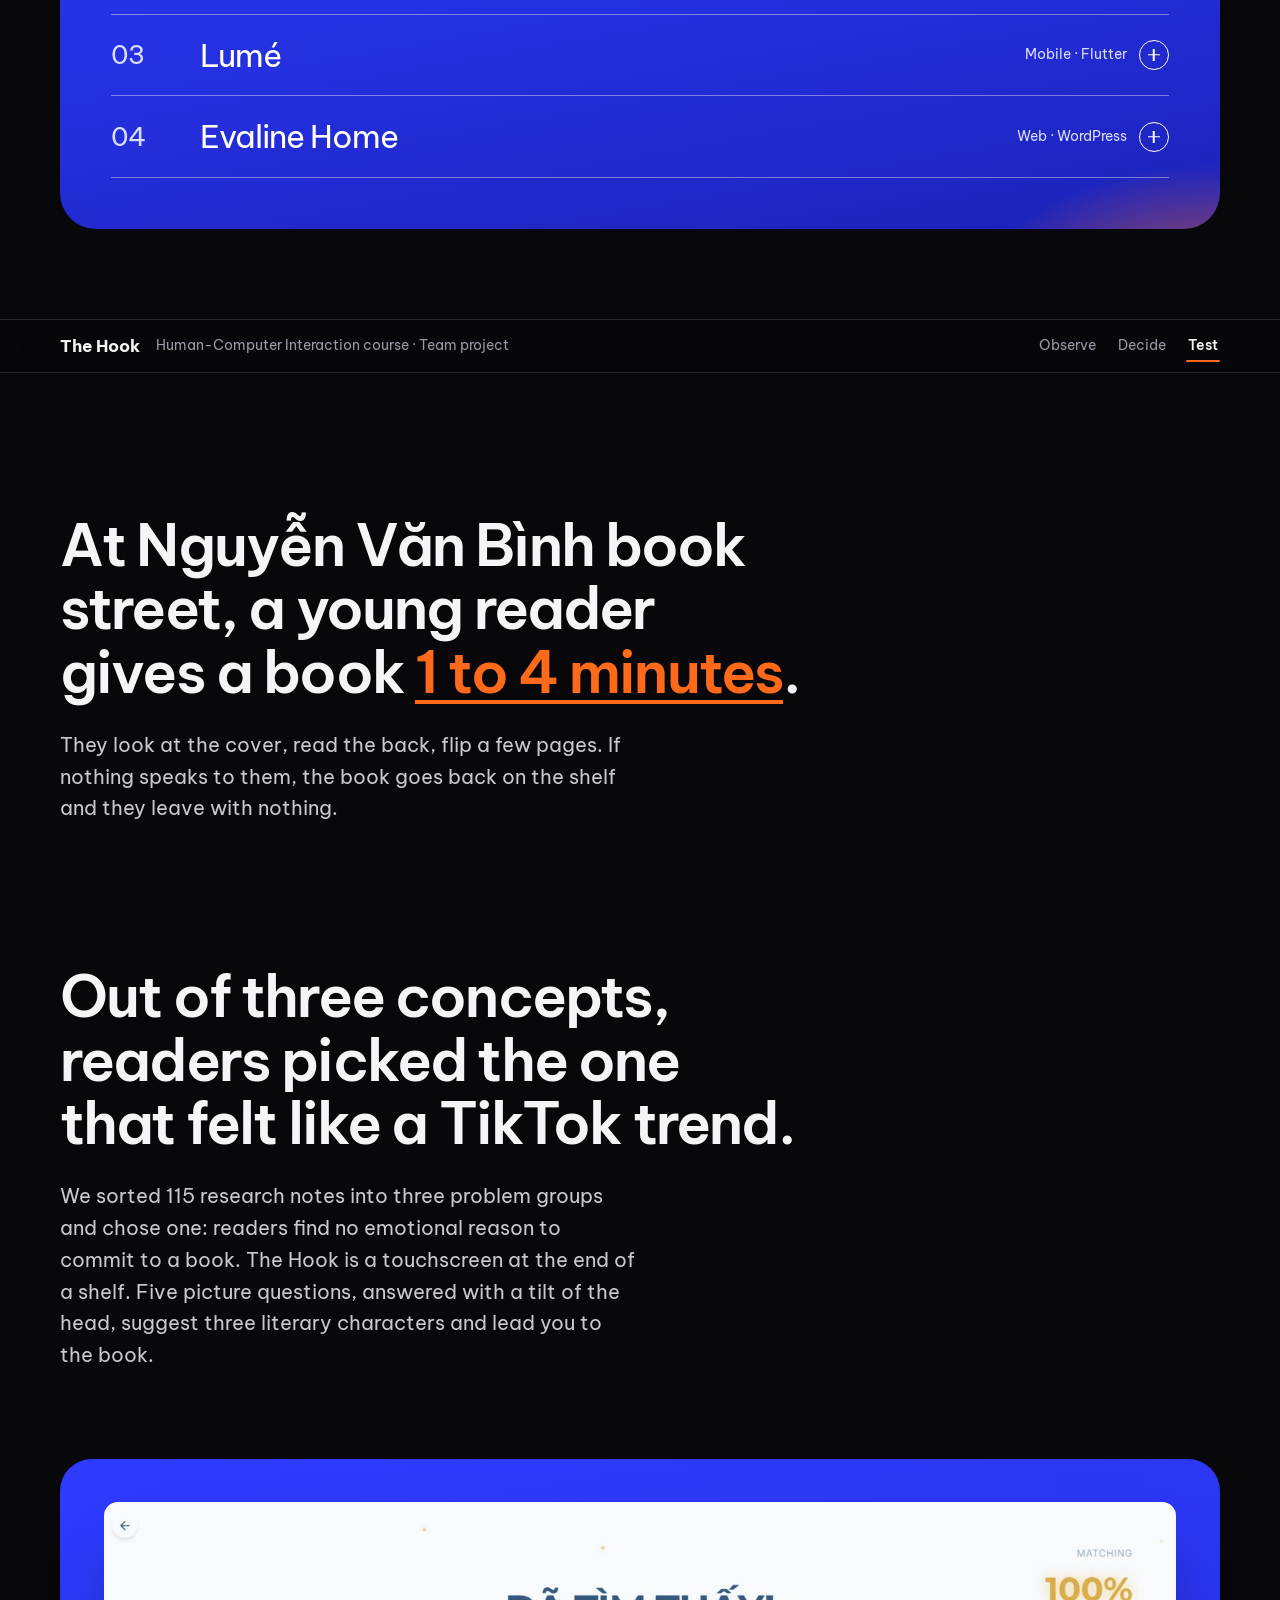
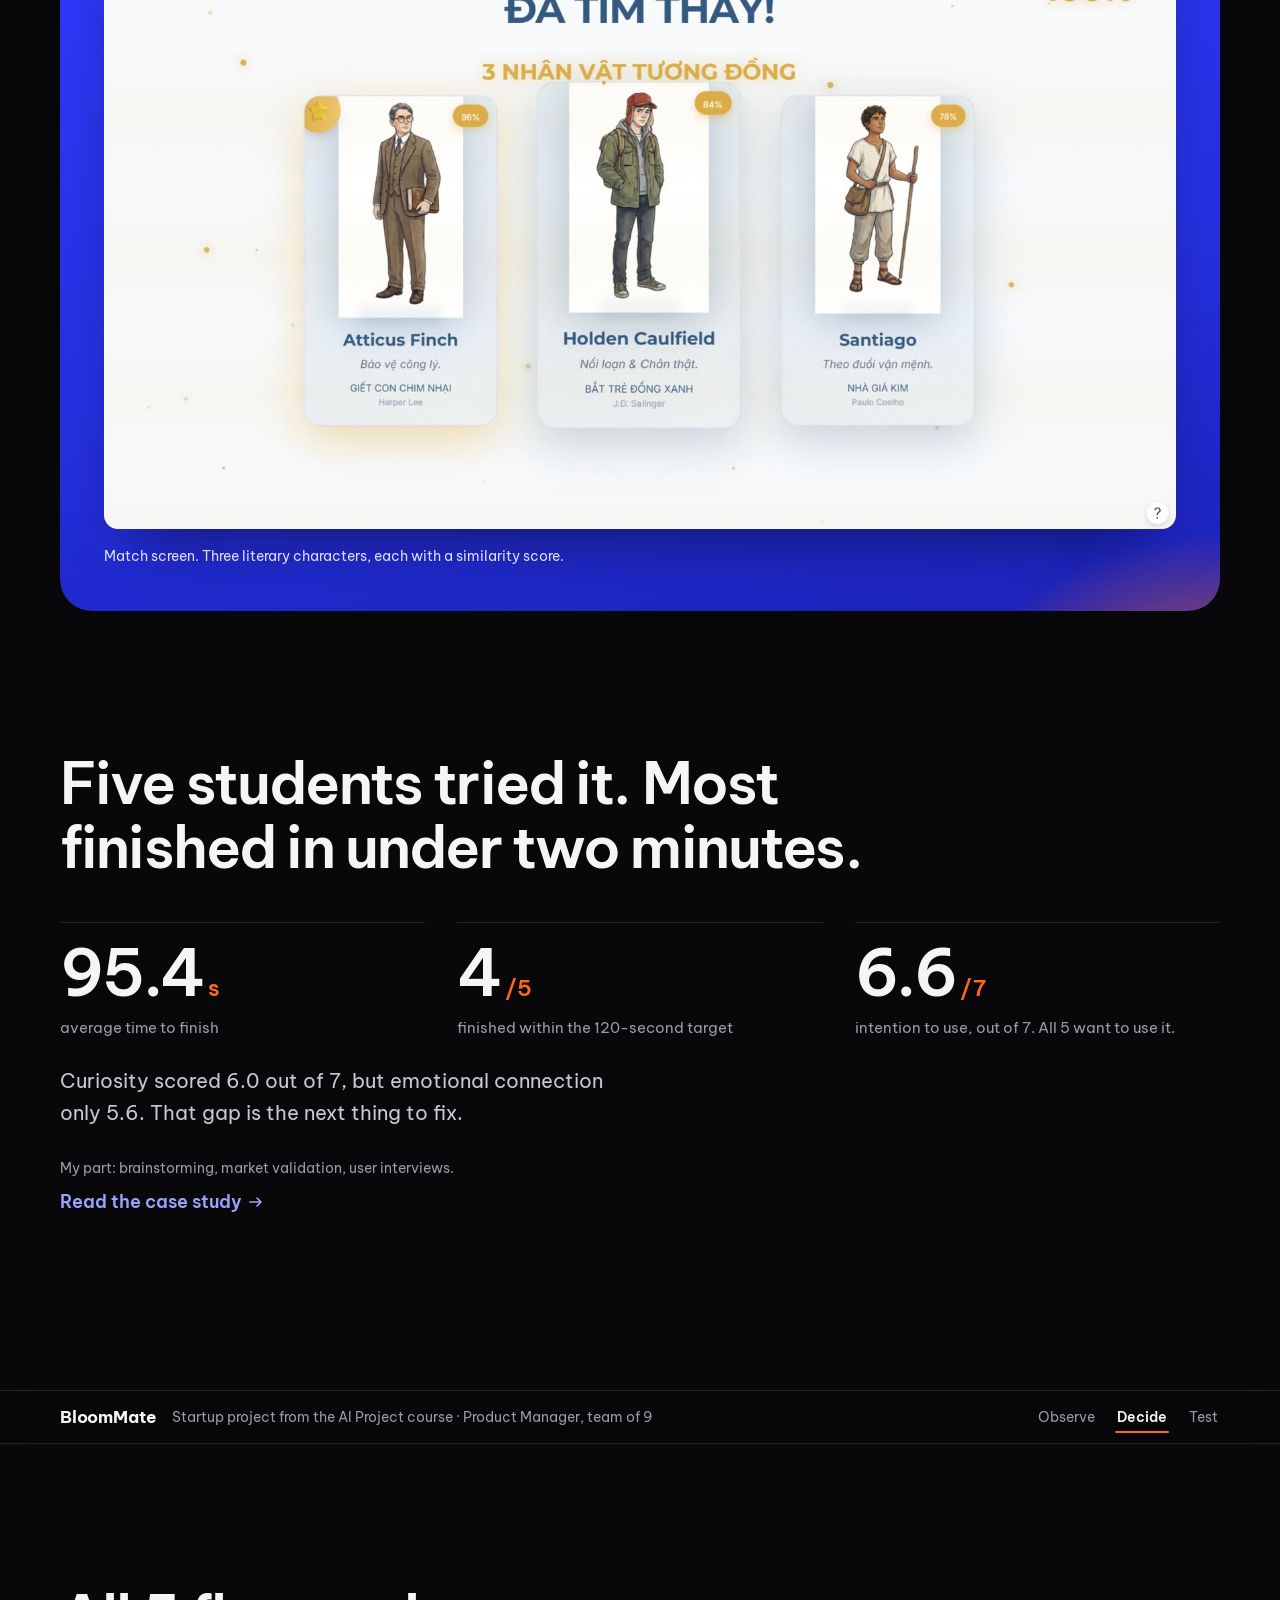
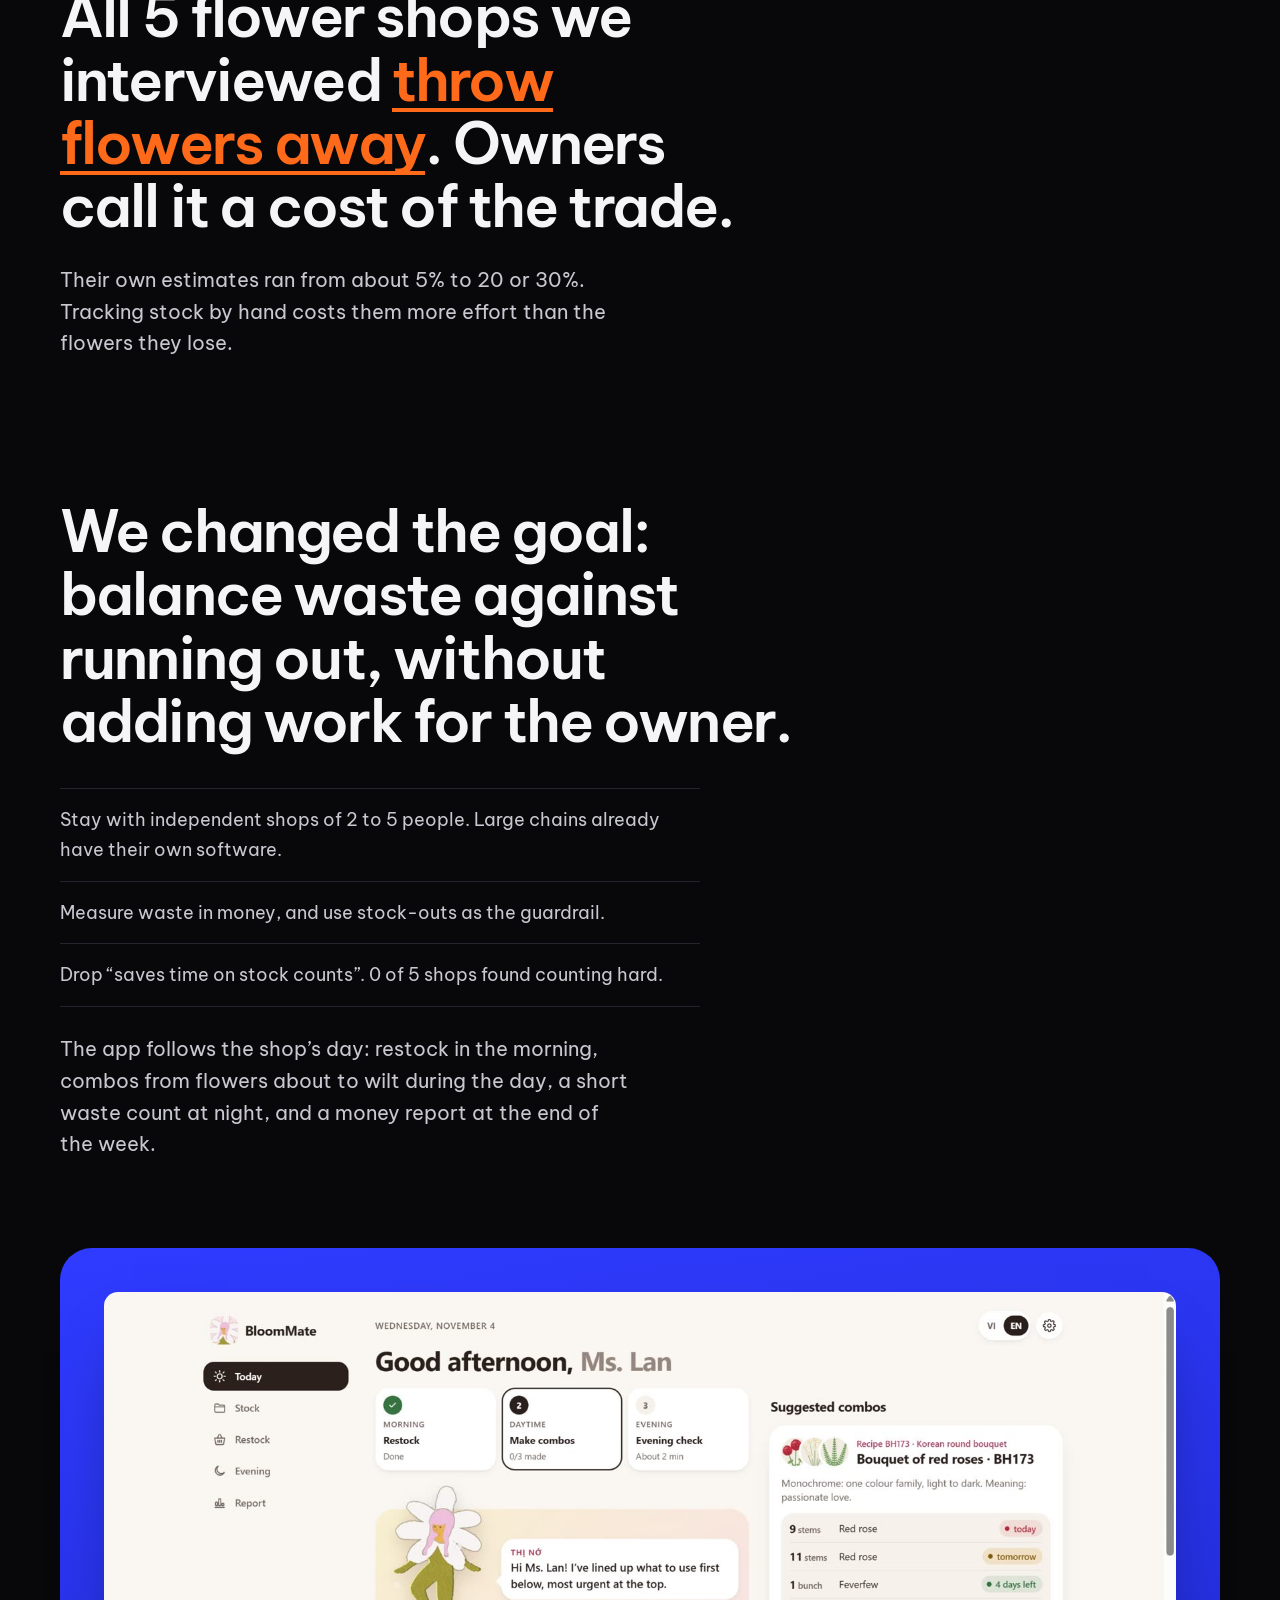
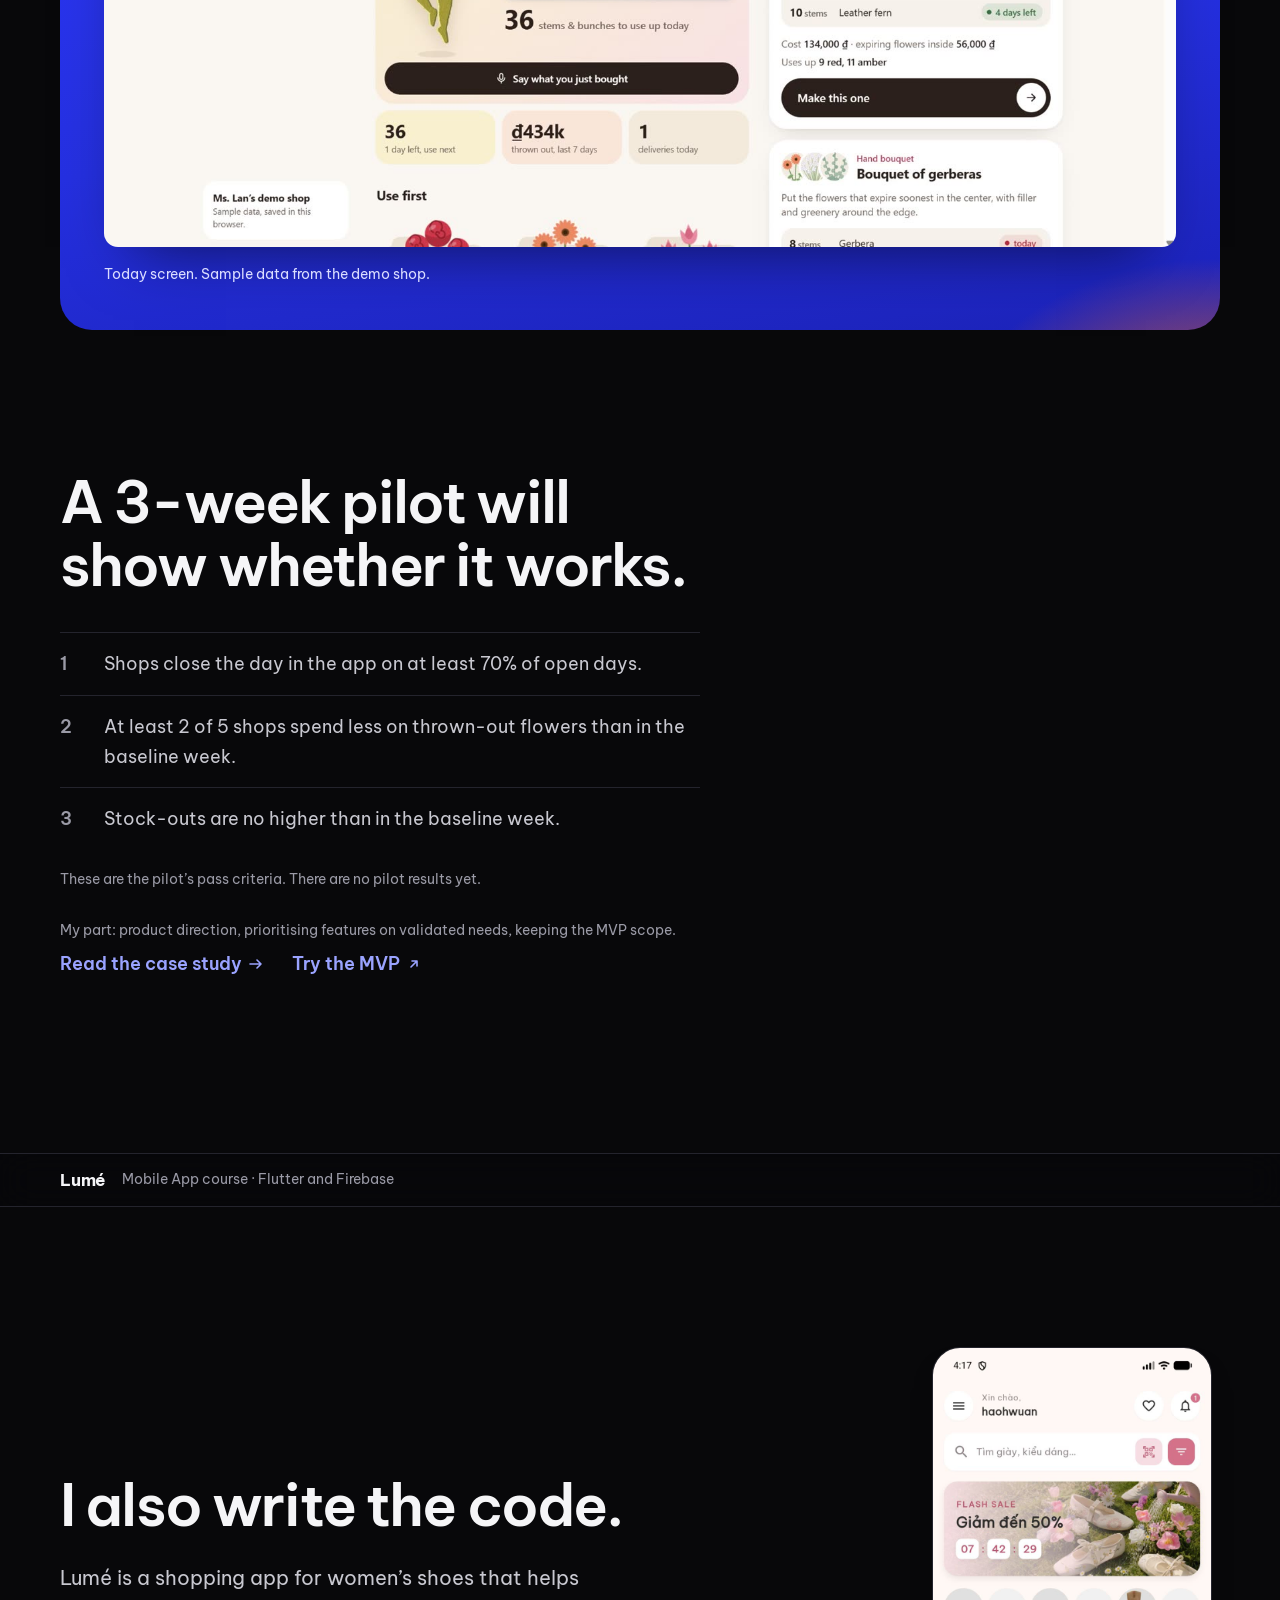
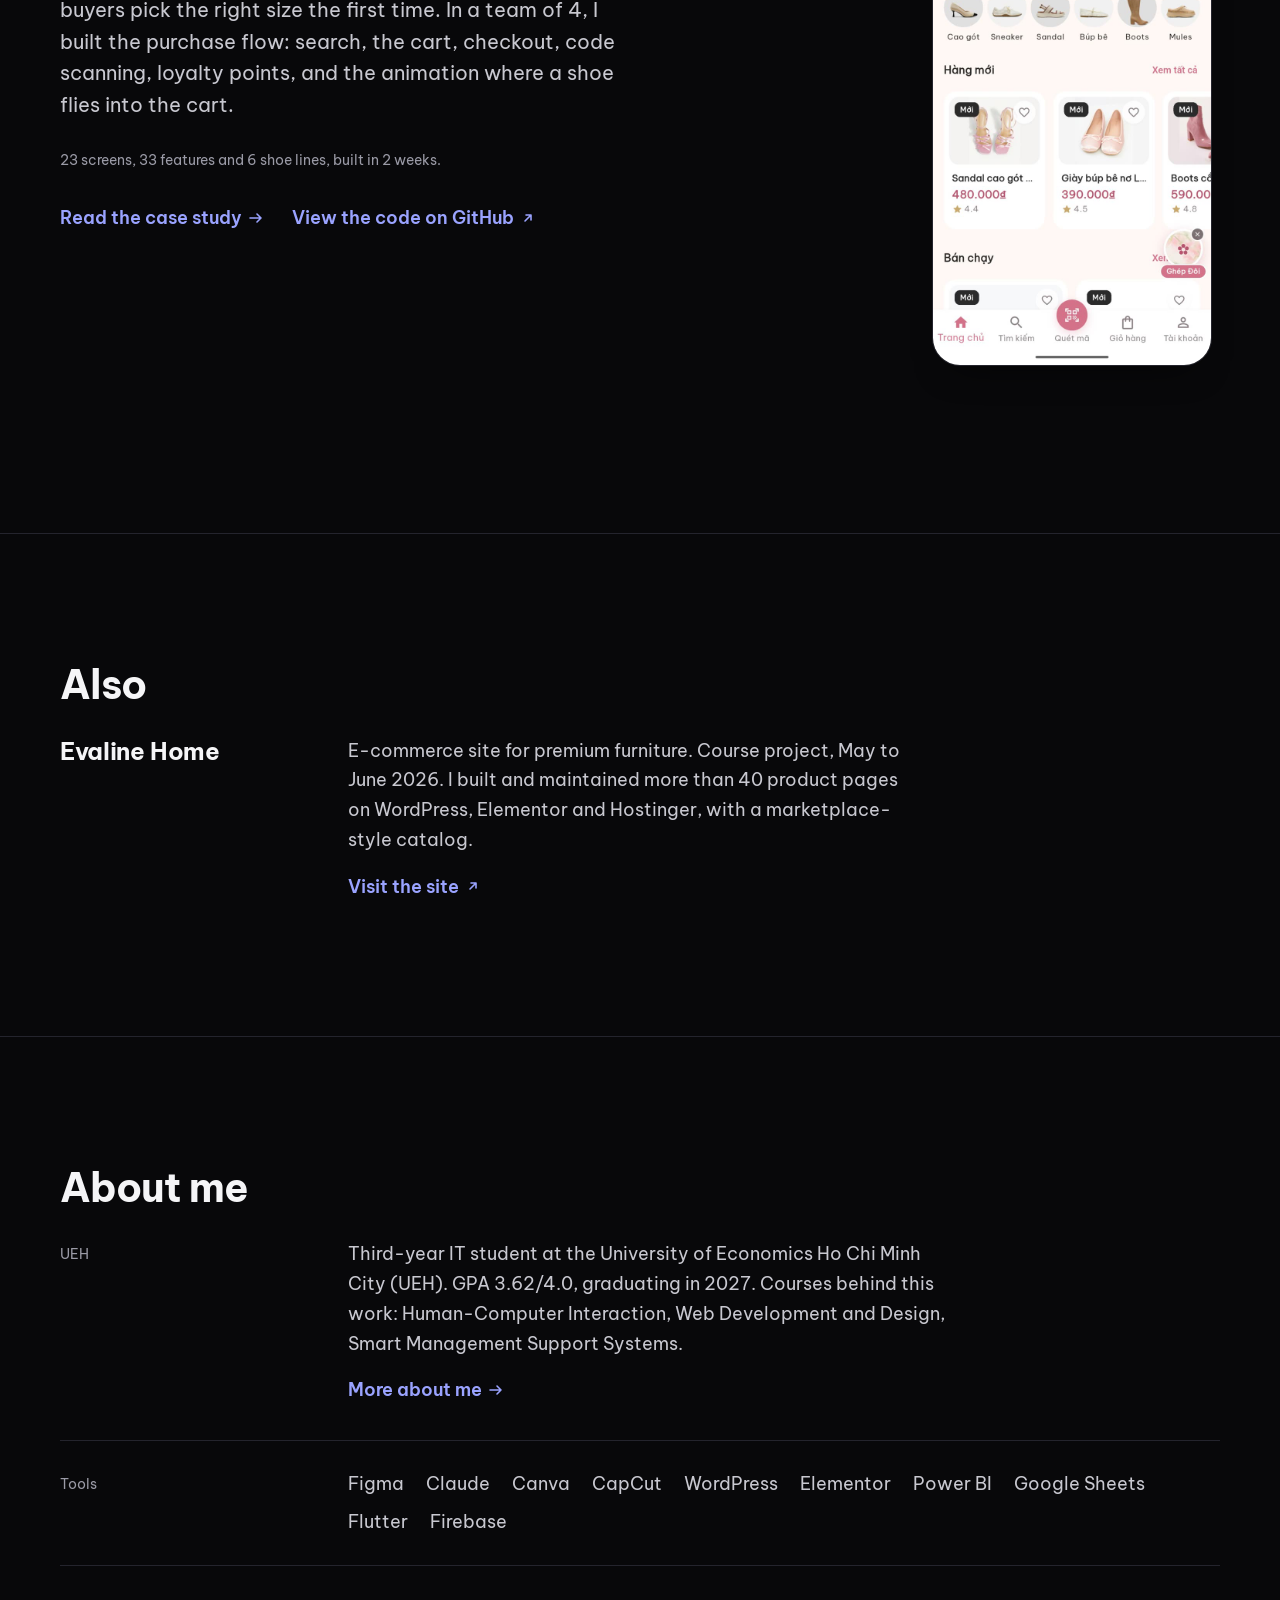
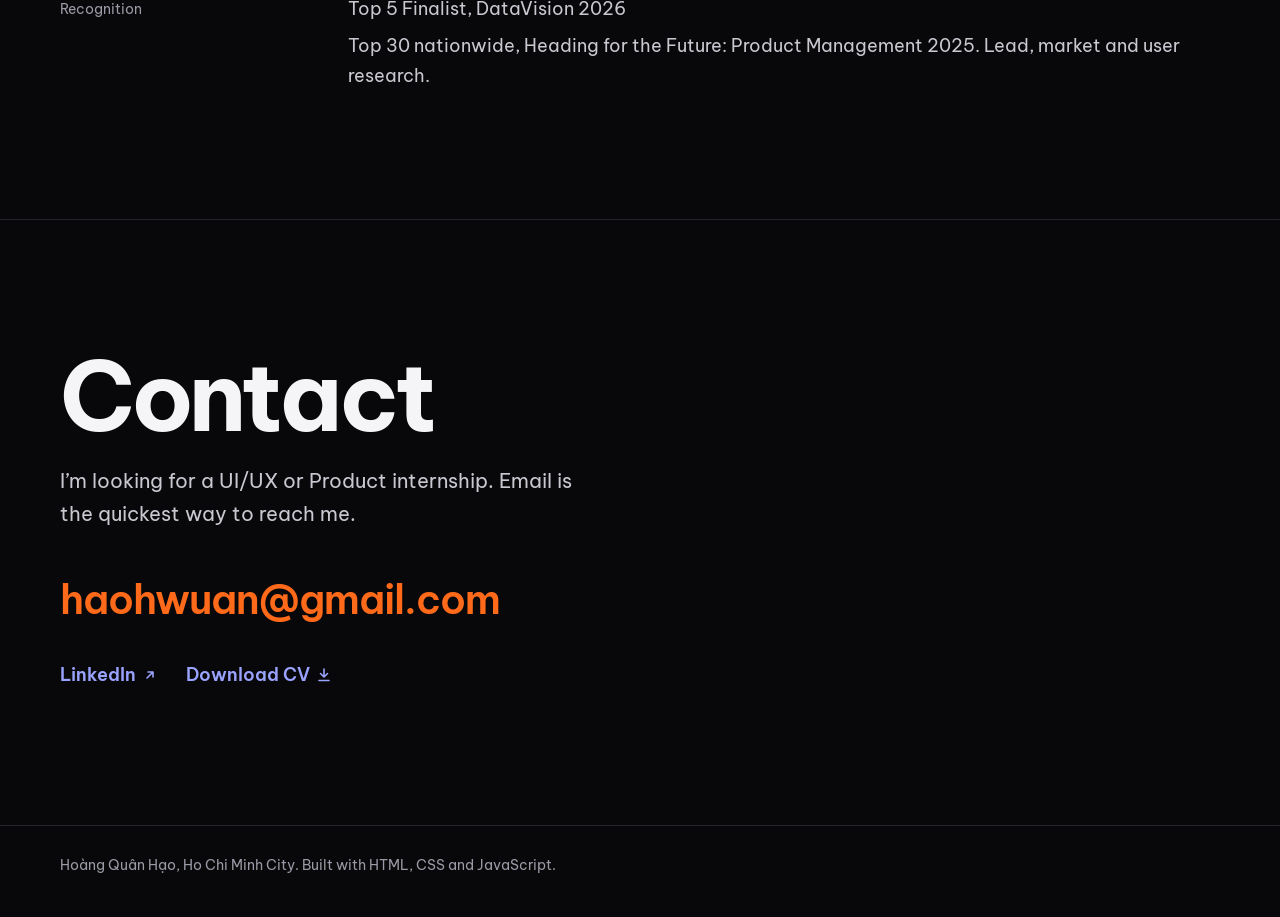
==== commit 92c88f98: "Sticky header and clickable Observe/Decide/Test steps - Header stays at the top while scrolling; cha" ====
--- a/index.html
+++ b/index.html
@@ -61,7 +61,7 @@
       </div>
       <div class="ember">
         <div class="row-top">
-          <p class="flow3"><span data-i18n="c.observe"></span><svg width="16" height="16" viewBox="0 0 16 16" fill="none" stroke="currentColor" stroke-width="1.6" stroke-linecap="round" stroke-linejoin="round" aria-hidden="true"><path d="M2 8h11M9 4l4 4-4 4"/></svg><span data-i18n="c.decide"></span><svg width="16" height="16" viewBox="0 0 16 16" fill="none" stroke="currentColor" stroke-width="1.6" stroke-linecap="round" stroke-linejoin="round" aria-hidden="true"><path d="M2 8h11M9 4l4 4-4 4"/></svg><span data-i18n="c.test"></span></p>
+          <p class="flow3"><a href="#hook-observe" data-i18n="c.observe"></a><svg width="16" height="16" viewBox="0 0 16 16" fill="none" stroke="currentColor" stroke-width="1.6" stroke-linecap="round" stroke-linejoin="round" aria-hidden="true"><path d="M2 8h11M9 4l4 4-4 4"/></svg><a href="#hook-decide" data-i18n="c.decide"></a><svg width="16" height="16" viewBox="0 0 16 16" fill="none" stroke="currentColor" stroke-width="1.6" stroke-linecap="round" stroke-linejoin="round" aria-hidden="true"><path d="M2 8h11M9 4l4 4-4 4"/></svg><a href="#hook-test" data-i18n="c.test"></a></p>
           <p class="where" data-i18n="h.role"></p>
         </div>
         <span class="word" aria-hidden="true">Hạo</span>
@@ -103,19 +103,21 @@
       <div class="wrap">
         <h2 class="name" id="ch-hook" data-i18n="h.hook.name"></h2>
         <span class="kind" data-i18n="h.hook.kind"></span>
-        <ol class="steps" aria-hidden="true">
-          <li data-step="observe" data-i18n="c.observe"></li>
-          <li data-step="decide" data-i18n="c.decide"></li>
-          <li data-step="test" data-i18n="c.test"></li>
-        </ol>
-      </div>
-    </div>
-    <div class="wrap">
-      <div class="beat" data-beat="observe">
+        <nav class="steps-nav" data-i18n-attr="aria-label:c.steps">
+          <ol class="steps">
+            <li><a href="#hook-observe" data-step="observe" data-i18n="c.observe"></a></li>
+            <li><a href="#hook-decide" data-step="decide" data-i18n="c.decide"></a></li>
+            <li><a href="#hook-test" data-step="test" data-i18n="c.test"></a></li>
+          </ol>
+        </nav>
+      </div>
+    </div>
+    <div class="wrap">
+      <div class="beat" id="hook-observe" data-beat="observe">
         <h3 class="say reveal" data-i18n-html="h.hook.observe"></h3>
         <p class="body reveal" data-i18n="h.hook.observe.body"></p>
       </div>
-      <div class="beat" data-beat="decide">
+      <div class="beat" id="hook-decide" data-beat="decide">
         <h3 class="say reveal" data-i18n="h.hook.decide"></h3>
         <p class="body reveal" data-i18n="h.hook.decide.body"></p>
         <figure class="plate reveal">
@@ -123,7 +125,7 @@
           <figcaption data-i18n="h.hook.cap"></figcaption>
         </figure>
       </div>
-      <div class="beat" data-beat="test">
+      <div class="beat" id="hook-test" data-beat="test">
         <h3 class="say reveal" data-i18n="h.hook.test"></h3>
         <div class="stats reveal">
           <div class="stat"><div class="n"><span data-num="95.4" data-dec="1" data-count></span><small data-i18n="c.sec"></small></div><p data-i18n="h.hook.s1"></p></div>
@@ -145,19 +147,21 @@
       <div class="wrap">
         <h2 class="name" id="ch-bloom" data-i18n="h.bloom.name"></h2>
         <span class="kind" data-i18n="h.bloom.kind"></span>
-        <ol class="steps" aria-hidden="true">
-          <li data-step="observe" data-i18n="c.observe"></li>
-          <li data-step="decide" data-i18n="c.decide"></li>
-          <li data-step="test" data-i18n="c.test"></li>
-        </ol>
-      </div>
-    </div>
-    <div class="wrap">
-      <div class="beat" data-beat="observe">
+        <nav class="steps-nav" data-i18n-attr="aria-label:c.steps">
+          <ol class="steps">
+            <li><a href="#bloom-observe" data-step="observe" data-i18n="c.observe"></a></li>
+            <li><a href="#bloom-decide" data-step="decide" data-i18n="c.decide"></a></li>
+            <li><a href="#bloom-test" data-step="test" data-i18n="c.test"></a></li>
+          </ol>
+        </nav>
+      </div>
+    </div>
+    <div class="wrap">
+      <div class="beat" id="bloom-observe" data-beat="observe">
         <h3 class="say reveal" data-i18n-html="h.bloom.observe"></h3>
         <p class="body reveal" data-i18n="h.bloom.observe.body"></p>
       </div>
-      <div class="beat" data-beat="decide">
+      <div class="beat" id="bloom-decide" data-beat="decide">
         <h3 class="say reveal" data-i18n="h.bloom.decide"></h3>
         <ul class="decisions reveal">
           <li data-i18n="h.bloom.d1"></li>
@@ -170,7 +174,7 @@
           <figcaption data-i18n="h.bloom.cap"></figcaption>
         </figure>
       </div>
-      <div class="beat" data-beat="test">
+      <div class="beat" id="bloom-test" data-beat="test">
         <h3 class="say reveal" data-i18n="h.bloom.test"></h3>
         <ol class="criteria reveal">
           <li data-i18n="h.bloom.p1"></li>
--- a/assets/css/site.css
+++ b/assets/css/site.css
@@ -53,6 +53,7 @@
   --gutter: max(20px, env(safe-area-inset-left, 0px));
   --gutter-r: max(20px, env(safe-area-inset-right, 0px));
   --rail-h: 3.25rem;
+  --nav-h: 3.5rem;
   --ease-out: cubic-bezier(0.16, 1, 0.3, 1);
   color-scheme: dark;
 }
@@ -78,7 +79,7 @@
 
 /* ---------- Base ---------- */
 *, *::before, *::after { box-sizing: border-box; }
-html { -webkit-text-size-adjust: 100%; text-size-adjust: 100%; scroll-padding-top: calc(var(--rail-h) + 24px); }
+html { -webkit-text-size-adjust: 100%; text-size-adjust: 100%; scroll-padding-top: calc(var(--nav-h) + var(--rail-h) + 24px); scroll-behavior: smooth; }
 body {
   margin: 0;
   background: var(--bg);
@@ -175,7 +176,7 @@
 
 /* Local rail: Apple-style product nav that sticks for the length of its chapter */
 .rail {
-  position: sticky; top: 0; z-index: 20;
+  position: sticky; top: calc(var(--nav-h) + 1px); z-index: 20;
   background: var(--material);
   -webkit-backdrop-filter: saturate(180%) blur(18px);
   backdrop-filter: saturate(180%) blur(18px);
@@ -184,7 +185,8 @@
 .rail .wrap { display: flex; align-items: center; gap: 16px; min-height: var(--rail-h); }
 .rail .name { font-weight: 700; font-size: 1.0625rem; letter-spacing: -0.01em; white-space: nowrap; }
 .rail .kind { font-size: var(--t-small); color: var(--muted); white-space: nowrap; overflow: hidden; text-overflow: ellipsis; min-width: 0; }
-.steps { list-style: none; display: flex; gap: 18px; margin-left: auto; font-size: var(--t-small); }
+.steps-nav { margin-left: auto; }
+.steps { list-style: none; display: flex; gap: 18px; font-size: var(--t-small); }
 .steps li { color: var(--muted); position: relative; padding-block: 4px; transition: color 0.3s; white-space: nowrap; }
 .steps li::after {
   content: ""; position: absolute; left: 0; right: 0; bottom: -2px; height: 2px; border-radius: 2px;
@@ -572,7 +574,7 @@
 .c-intro .btn-line { background: rgba(8, 8, 10, 0.35); box-shadow: inset 0 0 0 1px rgba(255, 255, 255, 0.6); color: #fff; }
 .c-intro .btn-line:hover { box-shadow: inset 0 0 0 1px #fff; }
 .c-photo { grid-column: span 5; padding: 0; overflow: hidden; position: relative; min-height: 360px; background: #111; }
-.c-photo img { width: 100%; height: 100%; object-fit: cover; object-position: 50% 20%; display: block; position: absolute; inset: 0; }
+.c-photo img { width: 100%; height: 100%; object-fit: cover; object-position: 50% 30%; display: block; position: absolute; inset: 0; }
 .c-photo::after { content: ""; position: absolute; inset: 0; background: linear-gradient(180deg, transparent 55%, rgba(47, 59, 255, 0.55)); mix-blend-mode: multiply; }
 .c-photo .tag { position: absolute; left: 16px; bottom: 16px; z-index: 1; background: var(--orange); color: var(--on-orange); font-size: 0.8125rem; font-weight: 700; padding: 6px 12px; border-radius: 999px; }
 .c-4 { grid-column: span 4; }
@@ -609,3 +611,22 @@
 /* Vietnamese stacks diacritics above and below: give tight display lines room */
 html[lang="vi"] .hero2 .say-xl, html[lang="vi"] .index h2, html[lang="vi"] .c-intro h1 { line-height: 1.1; }
 html[lang="vi"] .say, html[lang="vi"] .prose .big { line-height: 1.18; }
+
+
+/* ---------- Sticky header and clickable process steps ---------- */
+.gnav { position: sticky; top: 0; z-index: 40; background: var(--bg); }
+.gnav .wrap { min-height: var(--nav-h); }
+.gnav.open nav { background: var(--bg); }
+.steps a { color: inherit; text-decoration: none; display: inline-flex; align-items: center; min-height: 44px; padding-inline: 2px; border-radius: 8px; }
+.steps a:hover { color: var(--ink); }
+.steps li { padding-block: 0; }
+.steps li::after { bottom: 6px; }
+.ember .flow3 a { color: inherit; text-decoration: none; display: inline-flex; align-items: center; min-height: 44px; border-radius: 8px; }
+.ember .flow3 a:hover { text-decoration: underline; text-decoration-thickness: 2px; text-underline-offset: 0.2em; text-decoration-color: var(--orange); }
+.ember .flow3 a:focus-visible { outline-color: #fff; }
+.lang button { position: relative; }
+.lang button::before { content: ""; position: absolute; inset: -6px -2px; }
+@media (prefers-reduced-transparency: reduce) { .gnav { background: var(--bg); -webkit-backdrop-filter: none; backdrop-filter: none; } }
+@media (prefers-contrast: more) { .gnav { background: var(--bg); } }
+/* Jumping to a chapter's first step lands its rail exactly under the header, so the previous chapter's rail is fully gone */
+.chapter > .wrap > .beat:first-child { scroll-margin-top: -23px; }
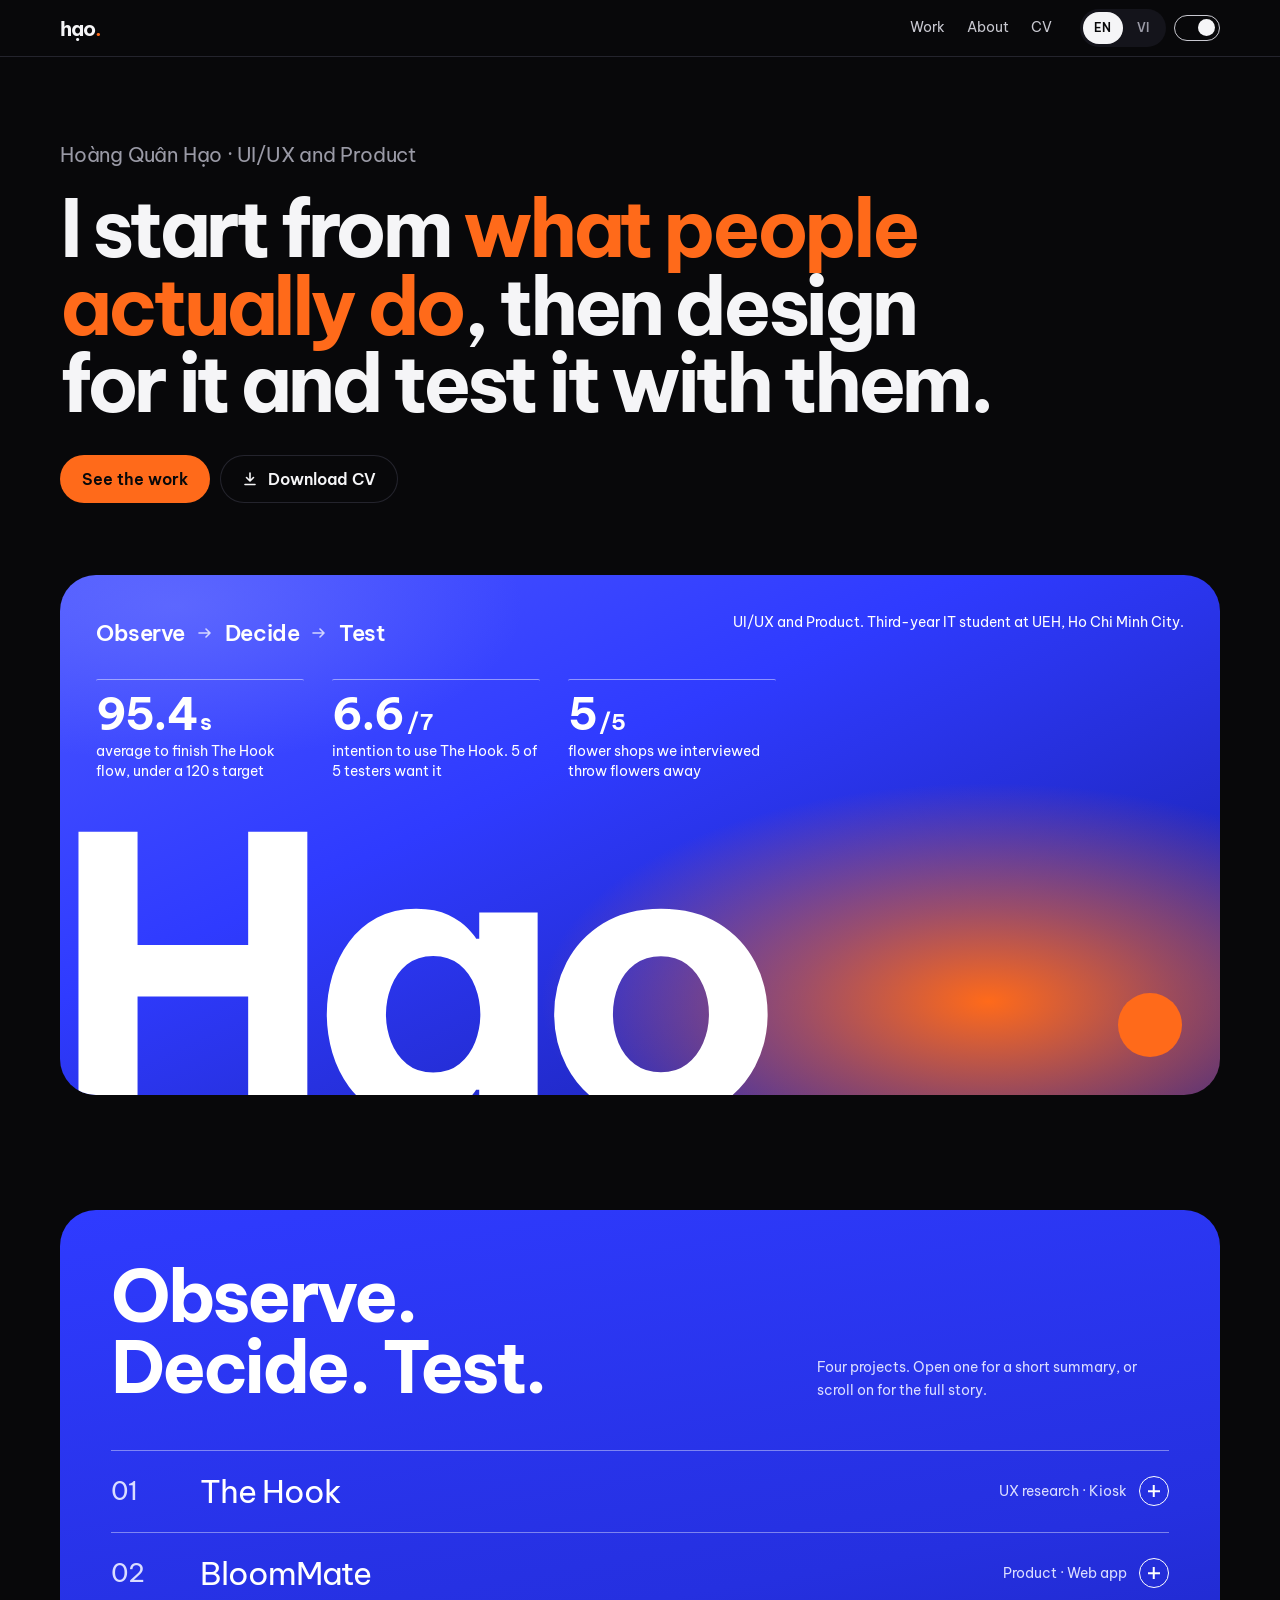
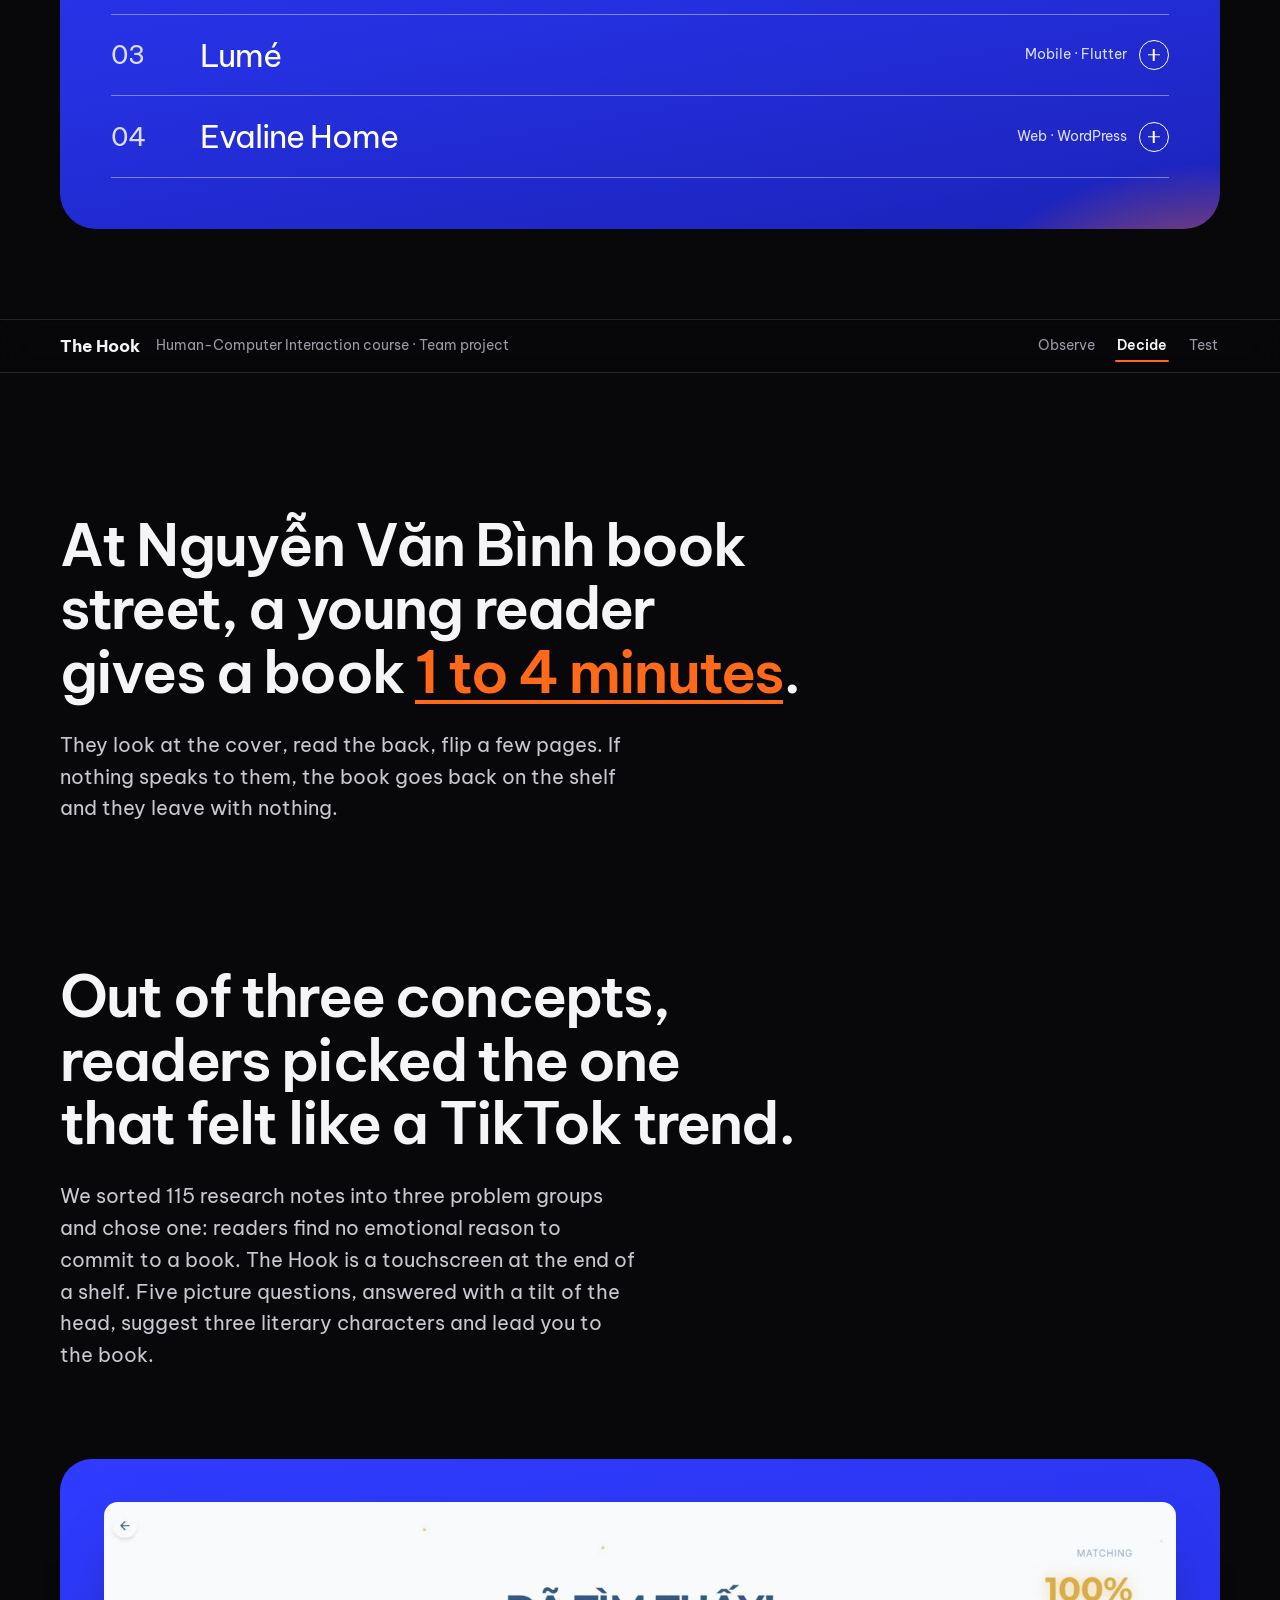
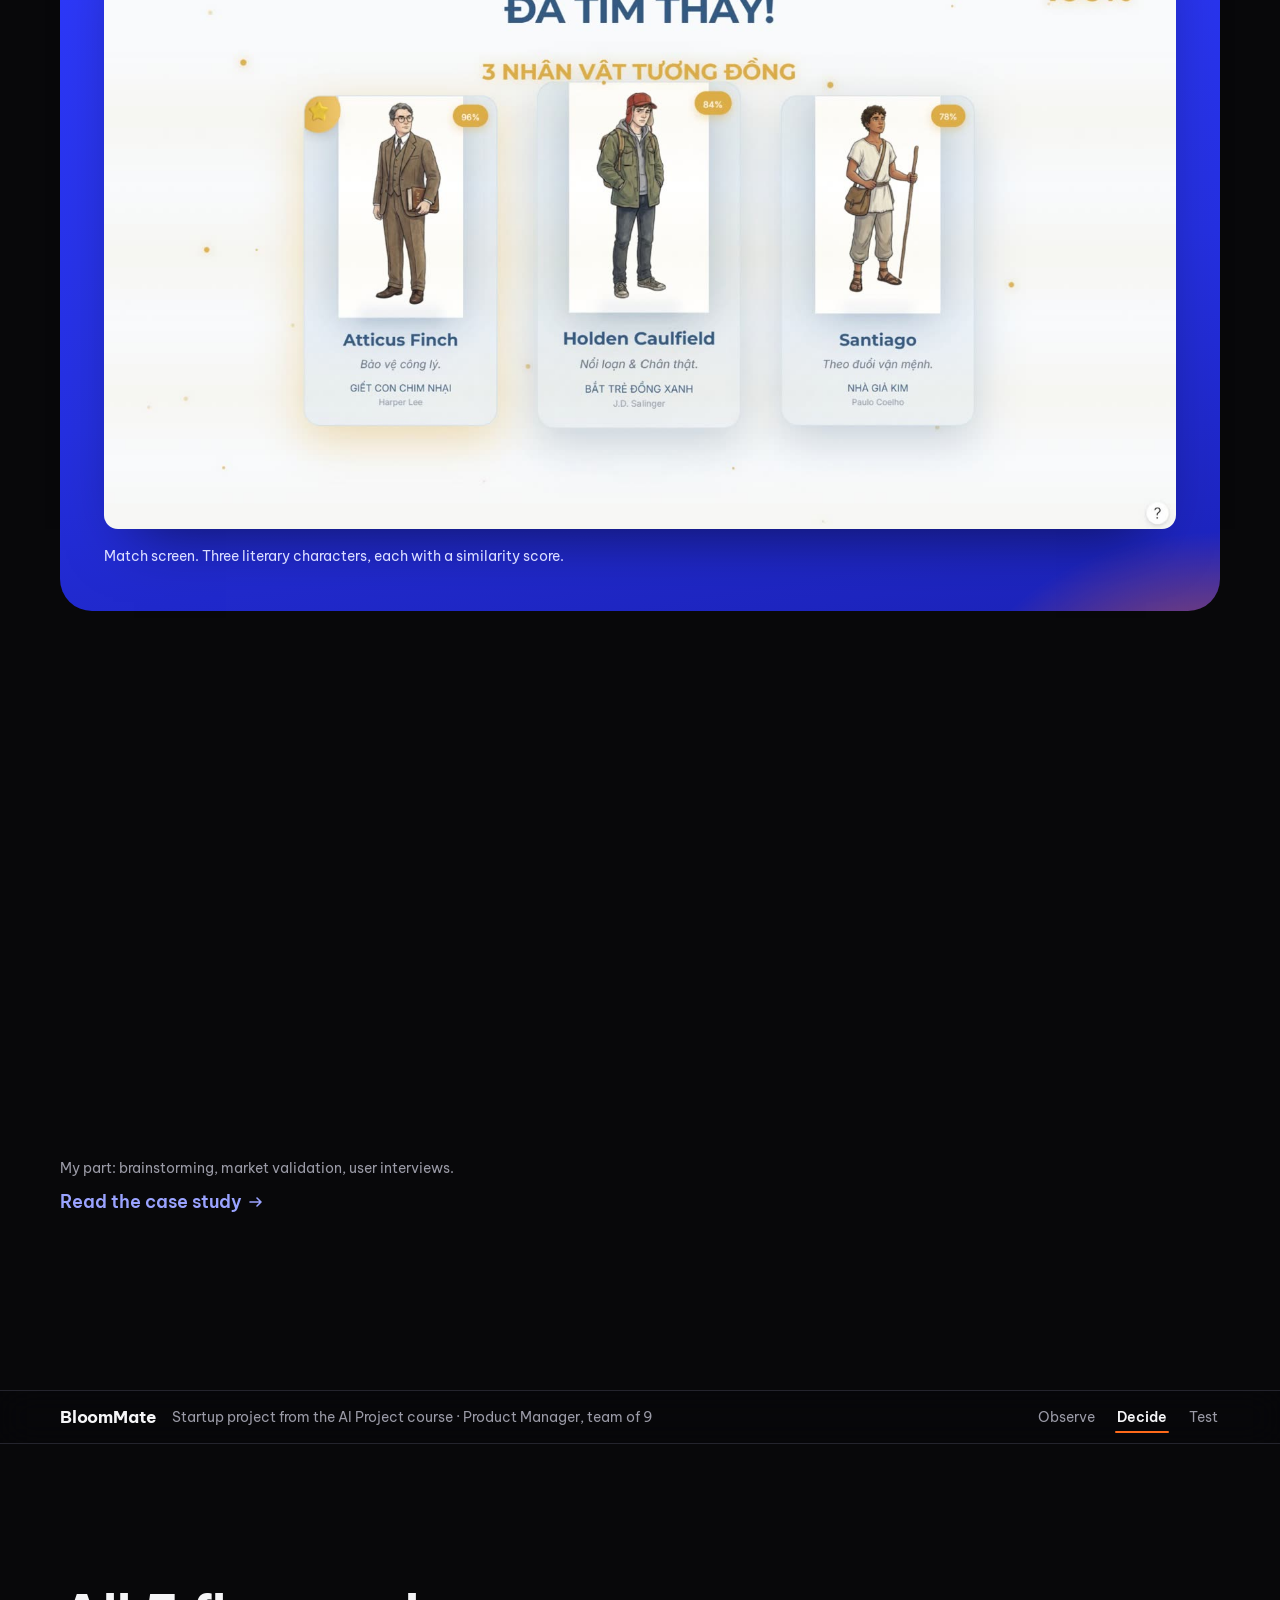
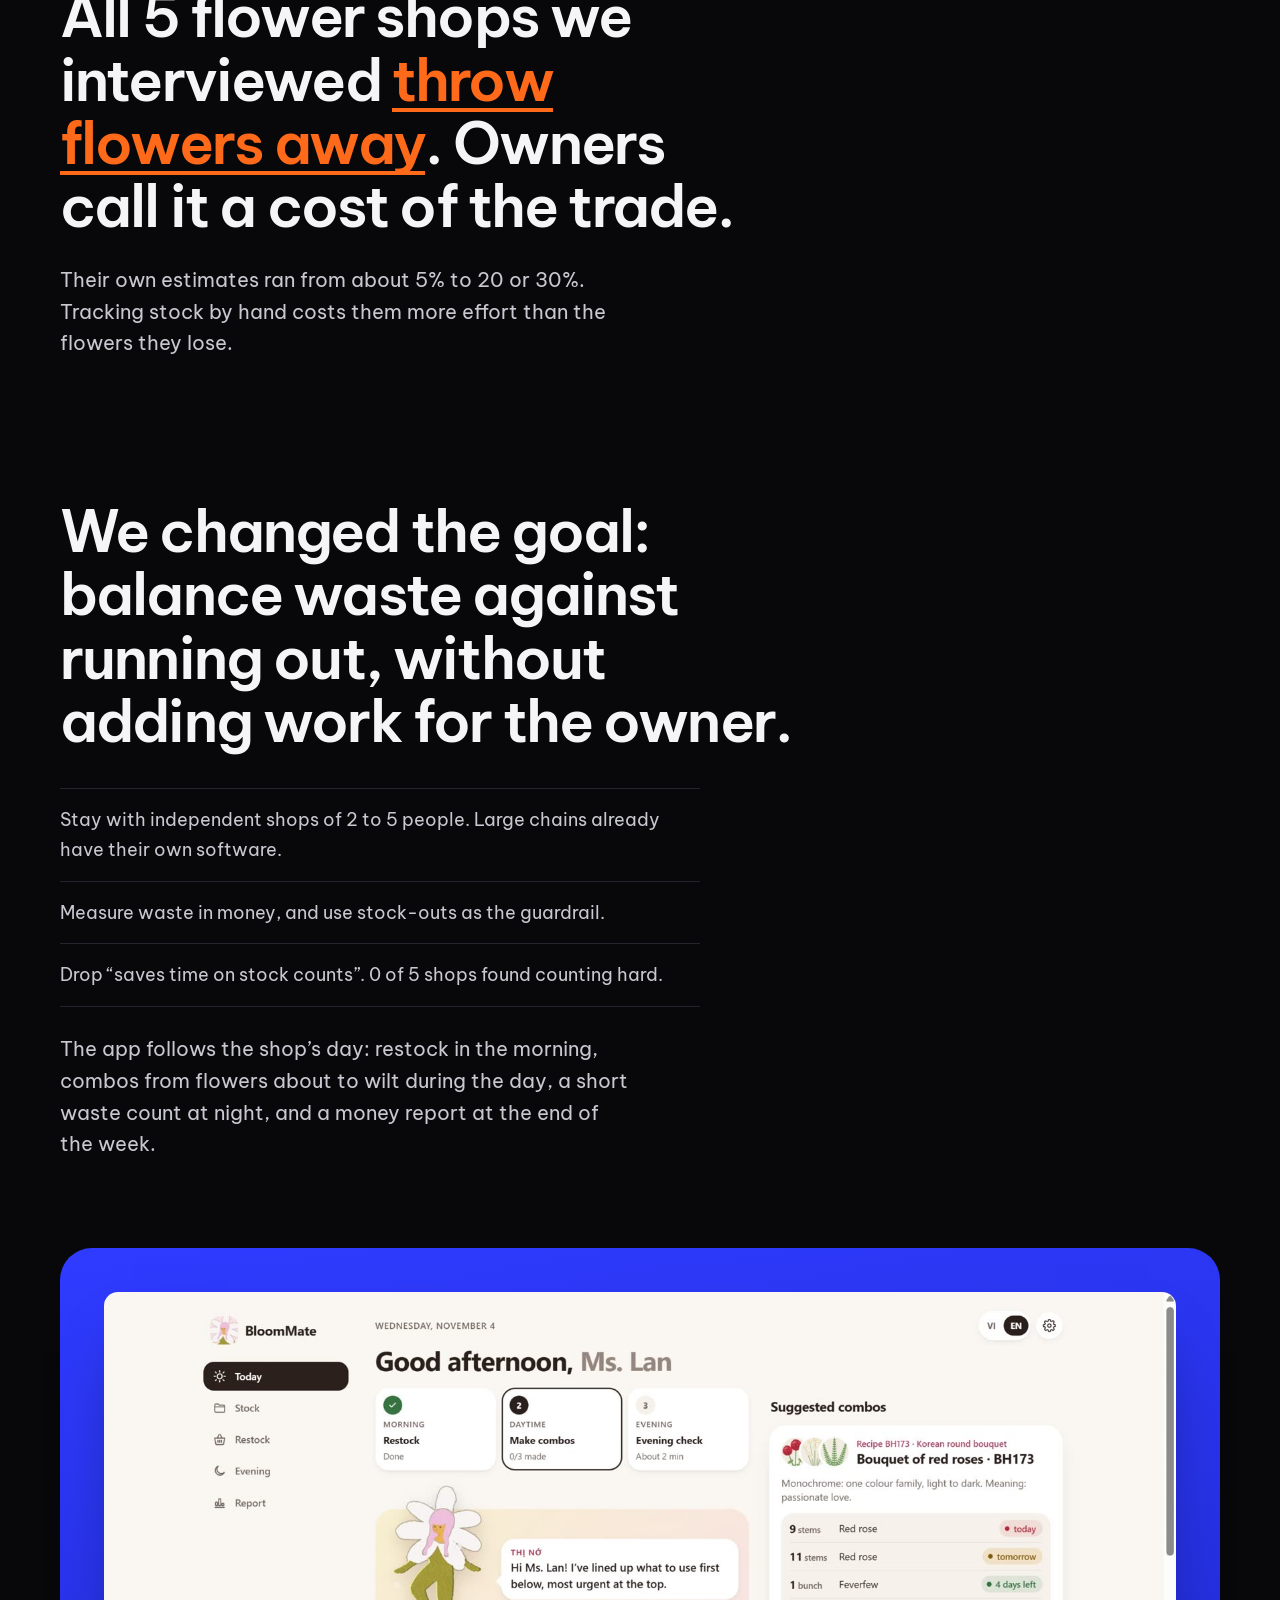
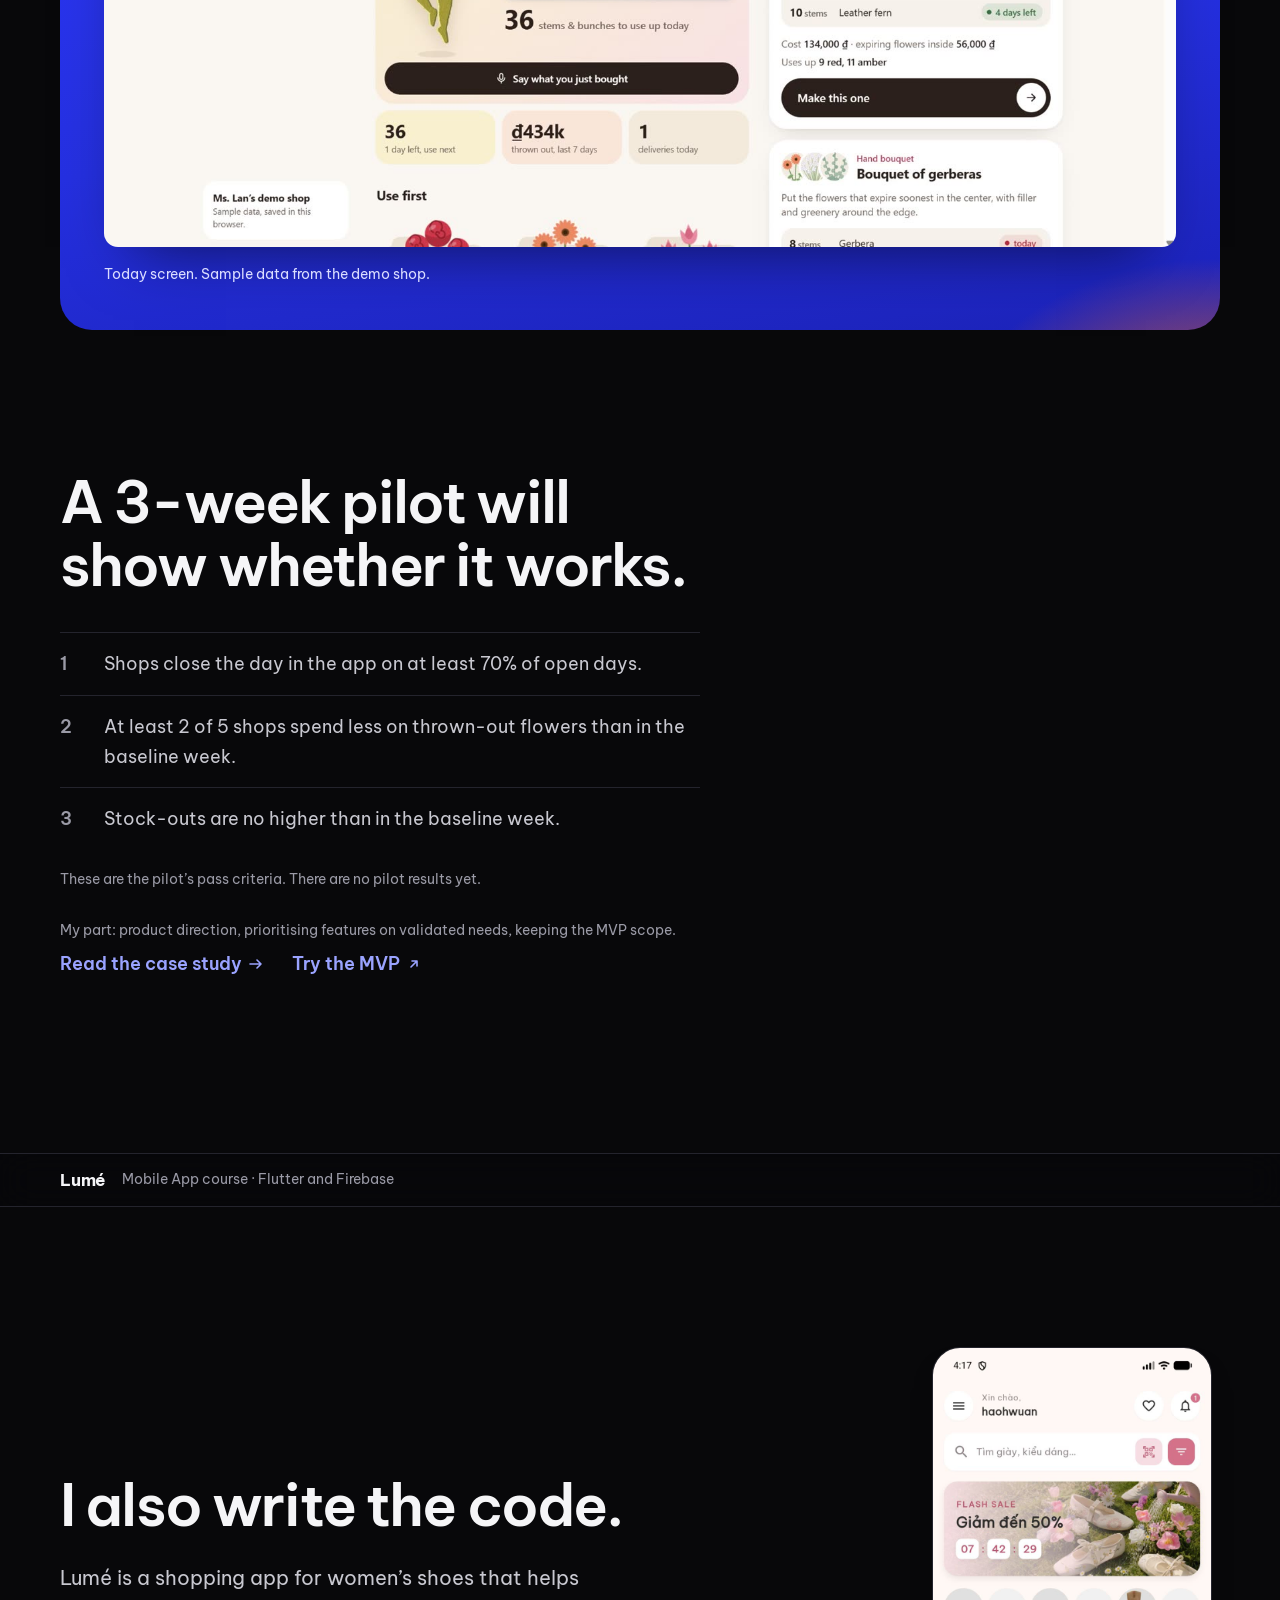
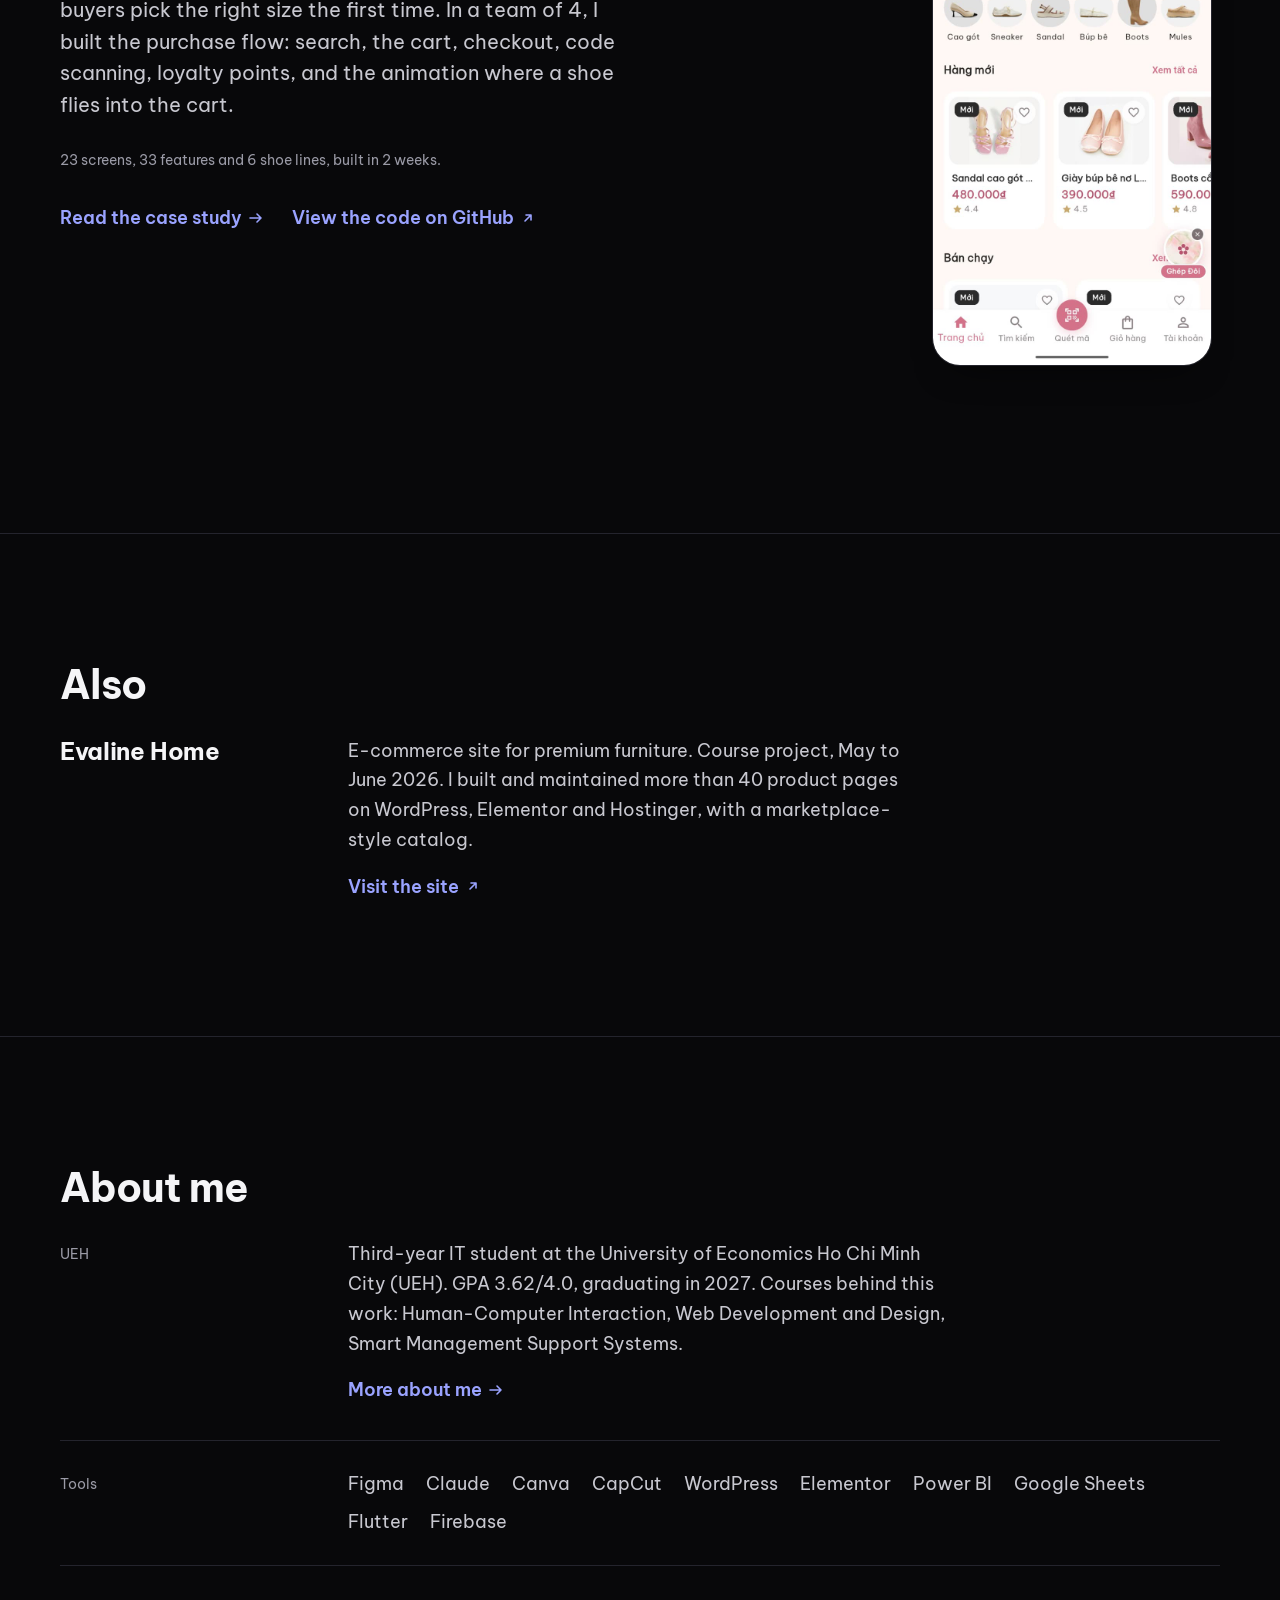
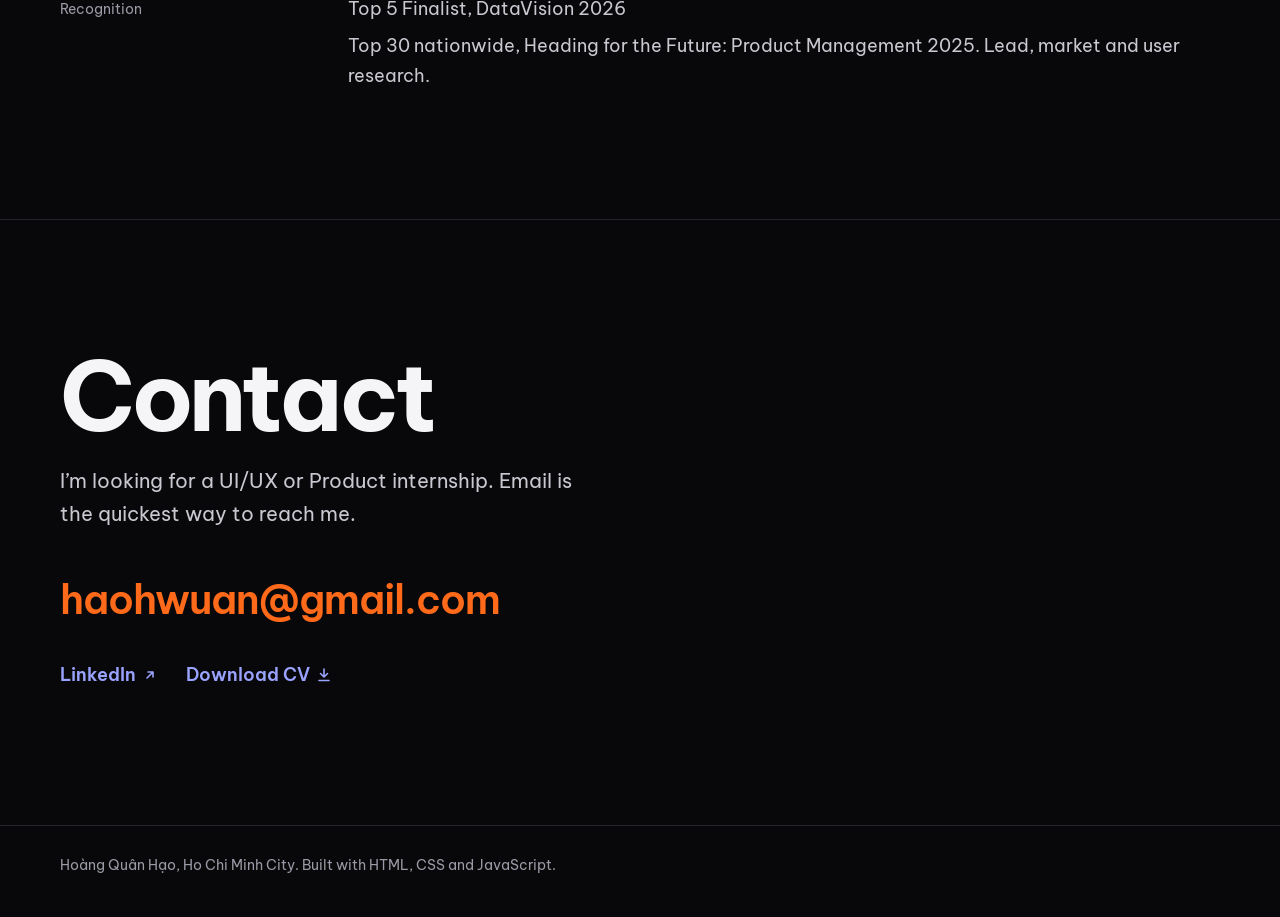
==== commit 5e946c8f: "Evidence in the first screen; previous and next project links - Ember panel shows three real numbers" ====
--- a/index.html
+++ b/index.html
@@ -64,6 +64,11 @@
           <p class="flow3"><a href="#hook-observe" data-i18n="c.observe"></a><svg width="16" height="16" viewBox="0 0 16 16" fill="none" stroke="currentColor" stroke-width="1.6" stroke-linecap="round" stroke-linejoin="round" aria-hidden="true"><path d="M2 8h11M9 4l4 4-4 4"/></svg><a href="#hook-decide" data-i18n="c.decide"></a><svg width="16" height="16" viewBox="0 0 16 16" fill="none" stroke="currentColor" stroke-width="1.6" stroke-linecap="round" stroke-linejoin="round" aria-hidden="true"><path d="M2 8h11M9 4l4 4-4 4"/></svg><a href="#hook-test" data-i18n="c.test"></a></p>
           <p class="where" data-i18n="h.role"></p>
         </div>
+        <ul class="proof" data-i18n-attr="aria-label:h.proof">
+          <li><a href="#hook-test"><span class="pn"><span data-num="95.4" data-dec="1"></span><small data-i18n="c.sec"></small></span><span class="pl" data-i18n="h.proof1"></span></a></li>
+          <li><a href="#hook-test"><span class="pn"><span data-num="6.6" data-dec="1"></span><small>/7</small></span><span class="pl" data-i18n="h.proof2"></span></a></li>
+          <li><a href="#bloom-observe"><span class="pn"><span data-num="5"></span><small>/5</small></span><span class="pl" data-i18n="h.proof3"></span></a></li>
+        </ul>
         <span class="word" aria-hidden="true">Hạo</span>
         <span class="orb" aria-hidden="true"></span>
       </div>
--- a/assets/css/site.css
+++ b/assets/css/site.css
@@ -630,3 +630,27 @@
 @media (prefers-contrast: more) { .gnav { background: var(--bg); } }
 /* Jumping to a chapter's first step lands its rail exactly under the header, so the previous chapter's rail is fully gone */
 .chapter > .wrap > .beat:first-child { scroll-margin-top: -23px; }
+
+/* ---------- Proof strip: three real numbers in the first screen, each a link to its evidence ---------- */
+.ember { gap: 24px; }
+.proof { list-style: none; display: grid; grid-template-columns: repeat(3, minmax(0, 13rem)); gap: 12px 28px; position: relative; z-index: 1; margin-bottom: calc(clamp(9rem, 30vw, 24rem) * 0.66 + 24px); }
+.proof a { display: grid; gap: 6px; color: #fff; text-decoration: none; border-top: 1px solid rgba(255, 255, 255, 0.45); padding-top: 12px; border-radius: 2px; }
+.proof a:hover .pl { text-decoration: underline; text-underline-offset: 0.2em; }
+.proof a:focus-visible { outline: 2px solid #fff; outline-offset: 4px; }
+.proof .pn { font-size: clamp(1.75rem, 3.6vw, 2.75rem); font-weight: 700; letter-spacing: -0.04em; line-height: 1; font-variant-numeric: tabular-nums; }
+.proof .pn small { font-size: 0.5em; margin-left: 3px; letter-spacing: 0; }
+.proof .pl { font-size: 0.875rem; line-height: 1.4; color: #fff; }
+@media (max-width: 640px) {
+  .proof { grid-template-columns: 1fr; gap: 14px; }
+  .proof a { grid-template-columns: 6.5rem minmax(0, 1fr); align-items: baseline; gap: 10px; }
+}
+
+/* ---------- Previous and next project ---------- */
+.pn-grid { display: grid; grid-template-columns: repeat(2, minmax(0, 1fr)); gap: 24px; }
+.next-proj .pn-grid a { padding-block: clamp(48px, 7vw, 88px); }
+.next-proj a.next { text-align: right; }
+.next-proj a.next .t { justify-content: flex-end; }
+.next-proj a.prev .t svg { width: 0.6em; height: 0.6em; color: var(--accent); transition: transform 0.35s var(--ease-out); }
+.next-proj a.prev:hover .t svg { transform: translateX(-10px); }
+.next-proj .pn-grid .t { font-size: clamp(2rem, 5.5vw, 4.5rem); }
+@media (max-width: 640px) { .pn-grid { grid-template-columns: 1fr; gap: 0; } .next-proj a.next { text-align: left; border-top: 1px solid var(--line); } .next-proj a.next .t { justify-content: flex-start; } }
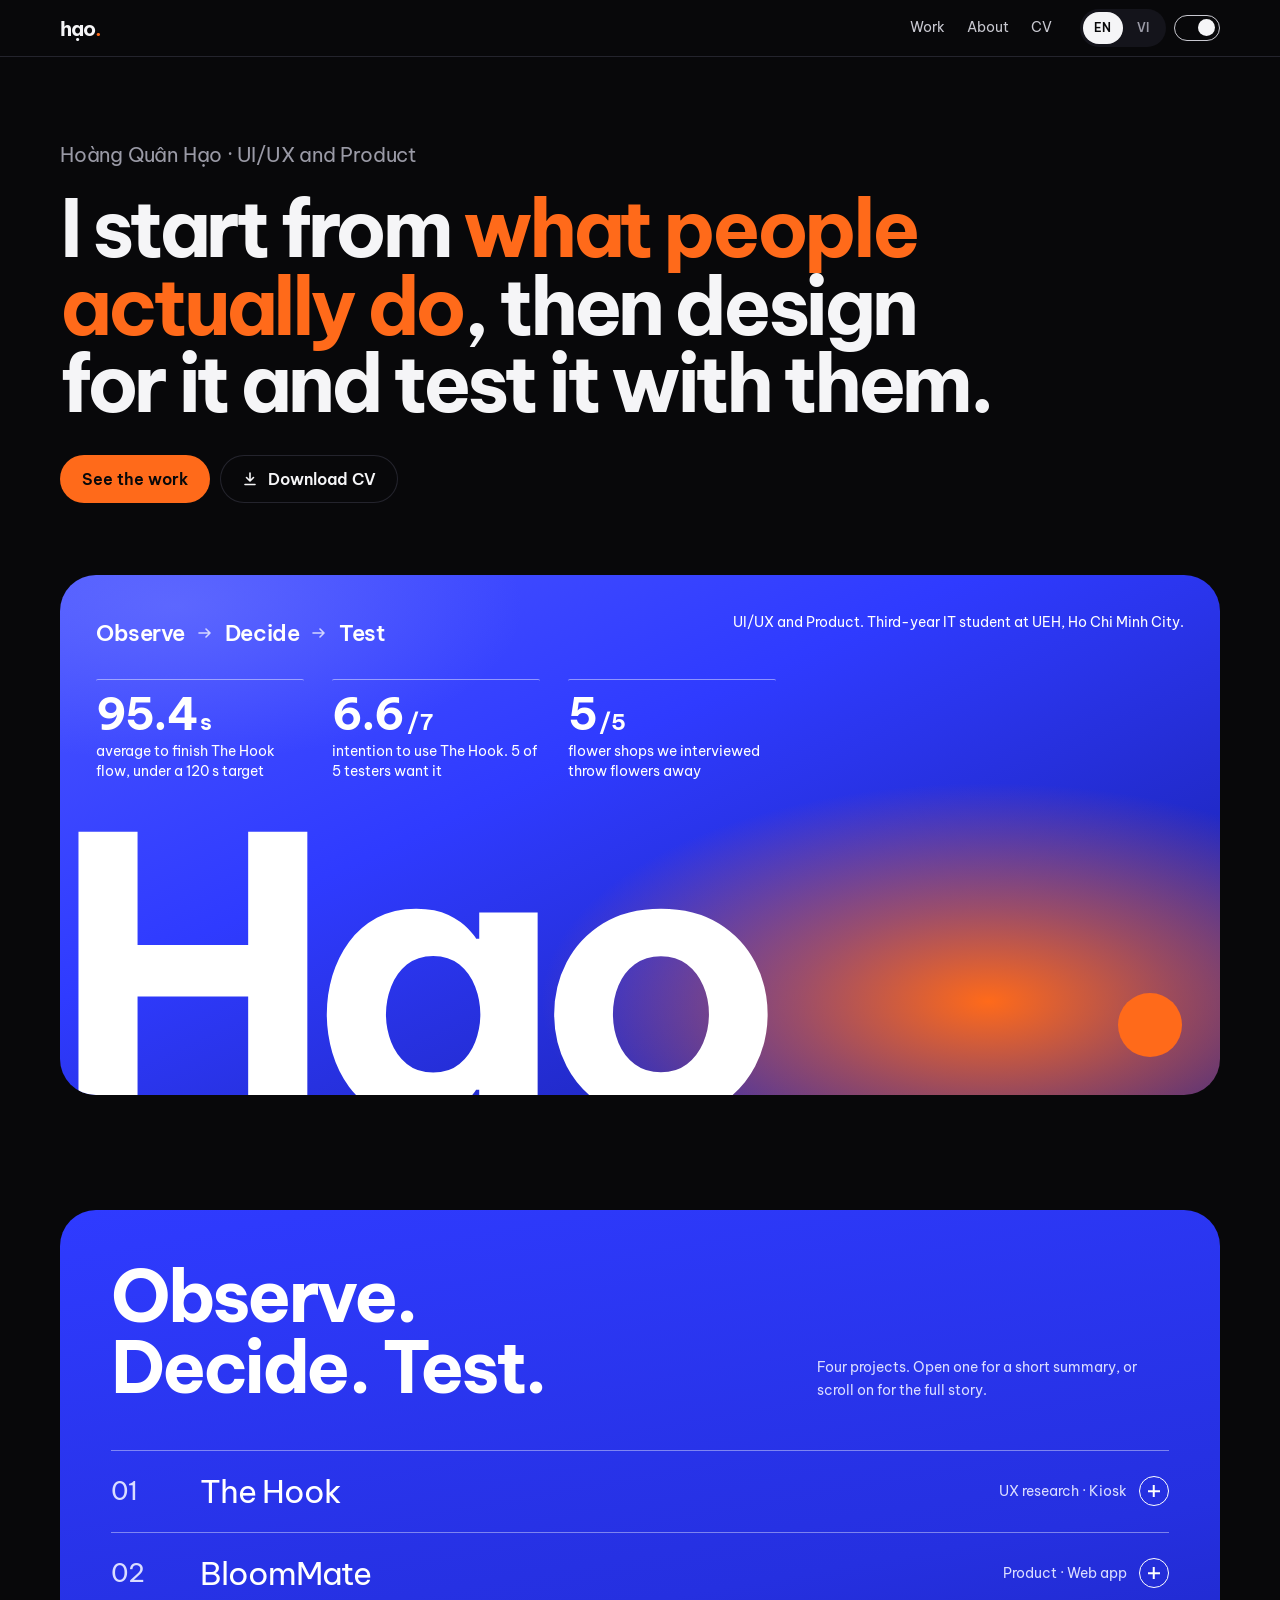
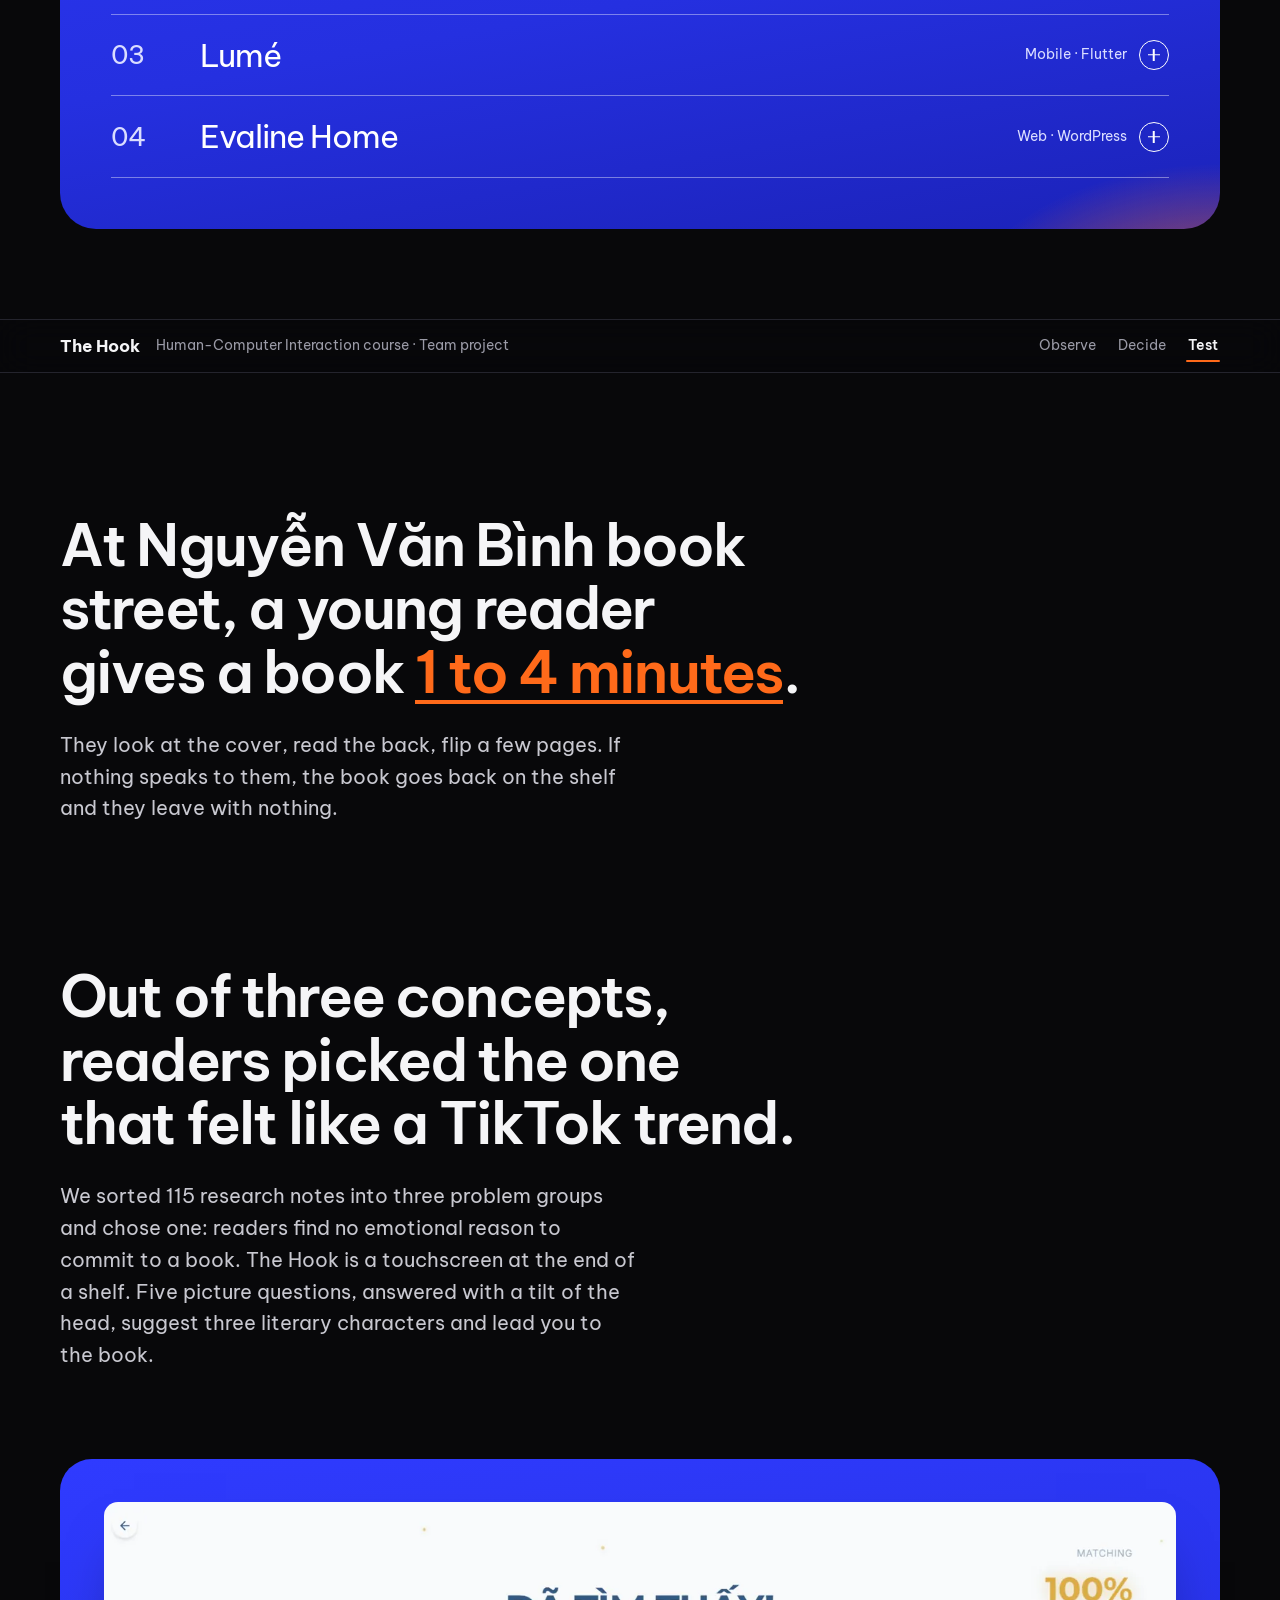
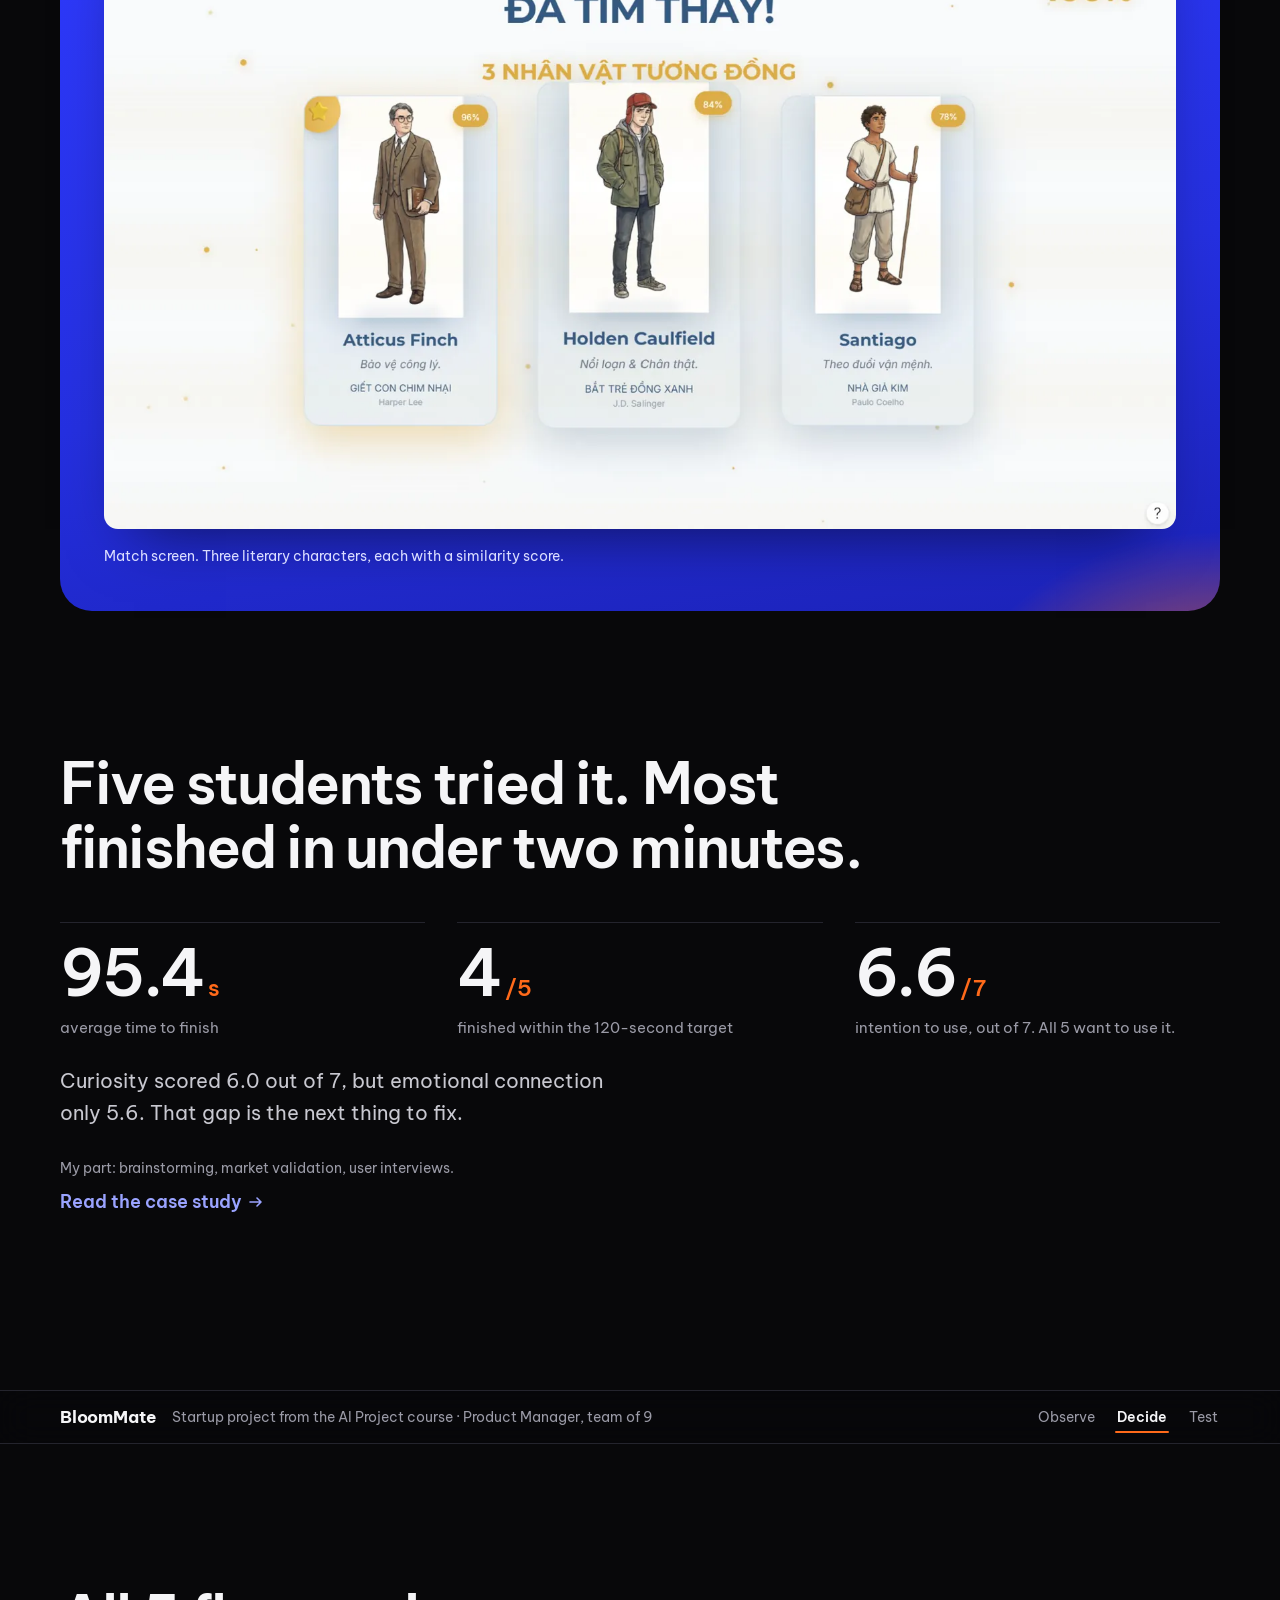
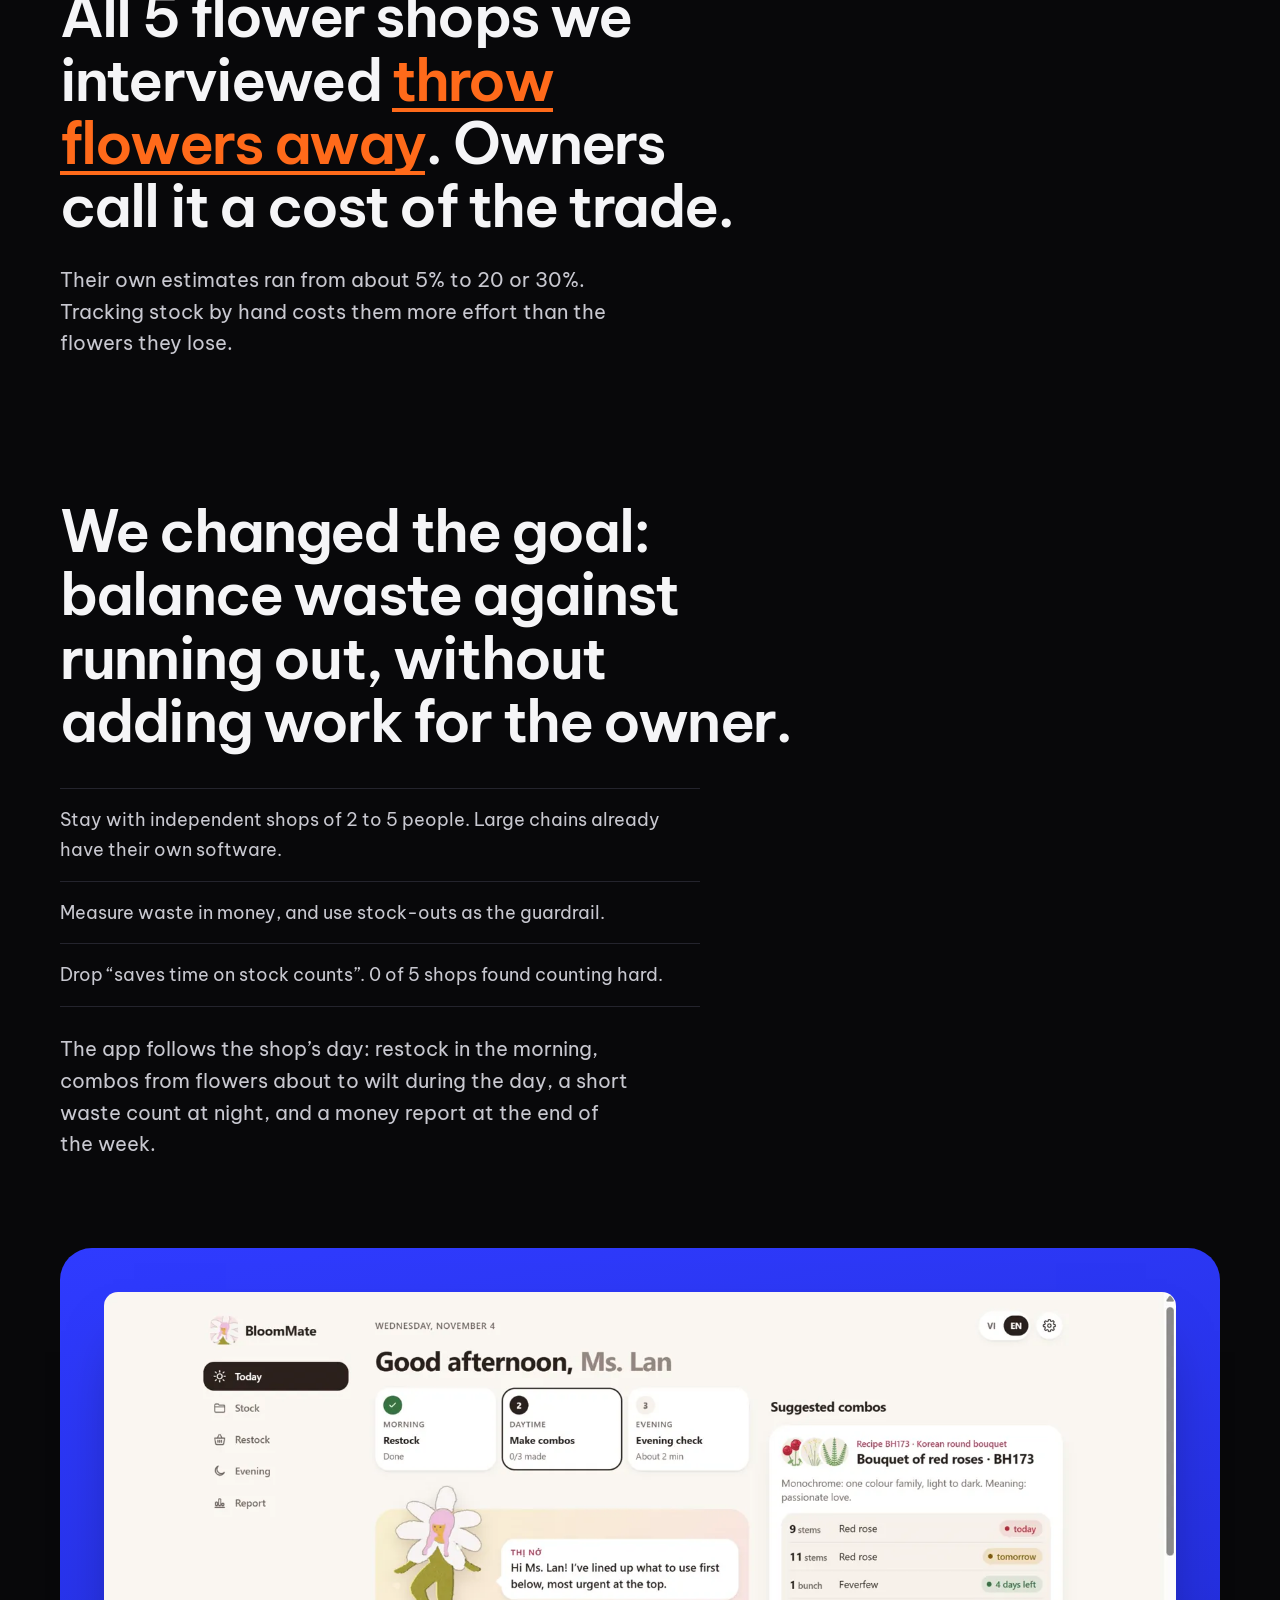
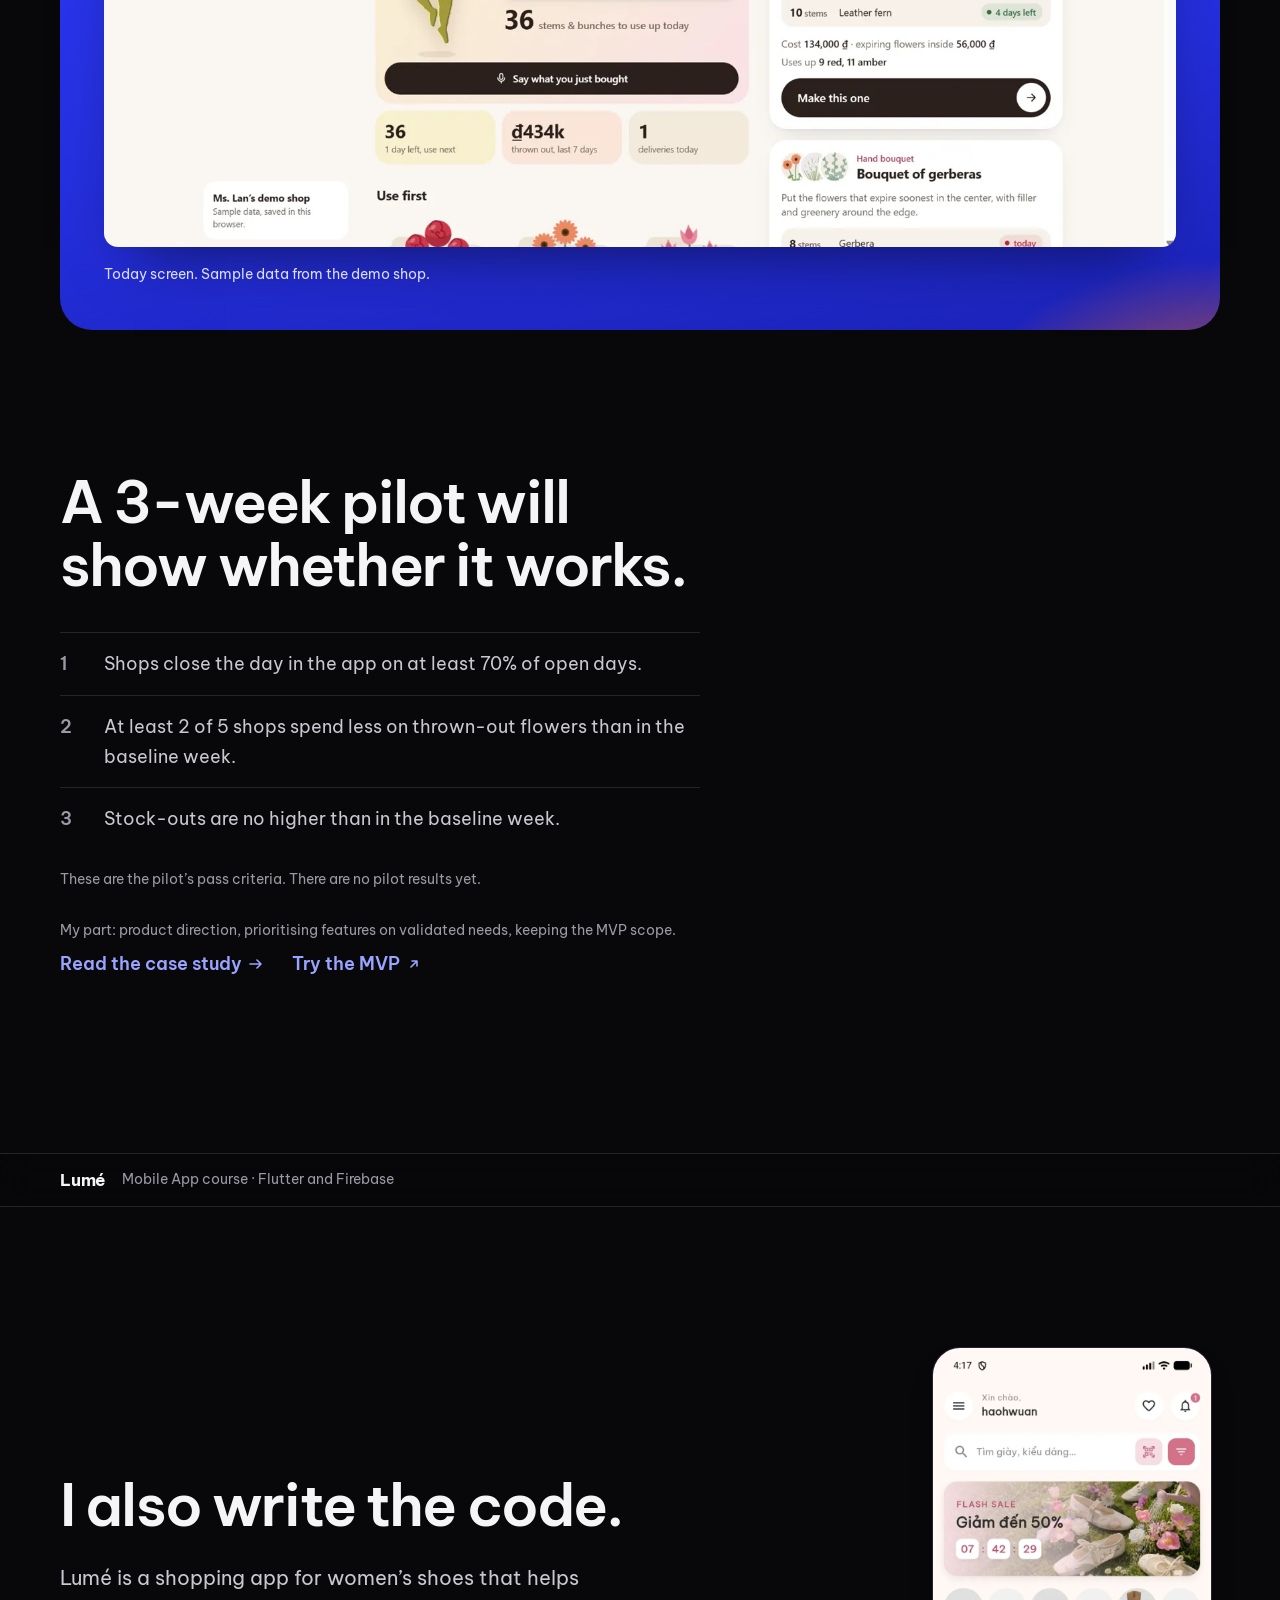
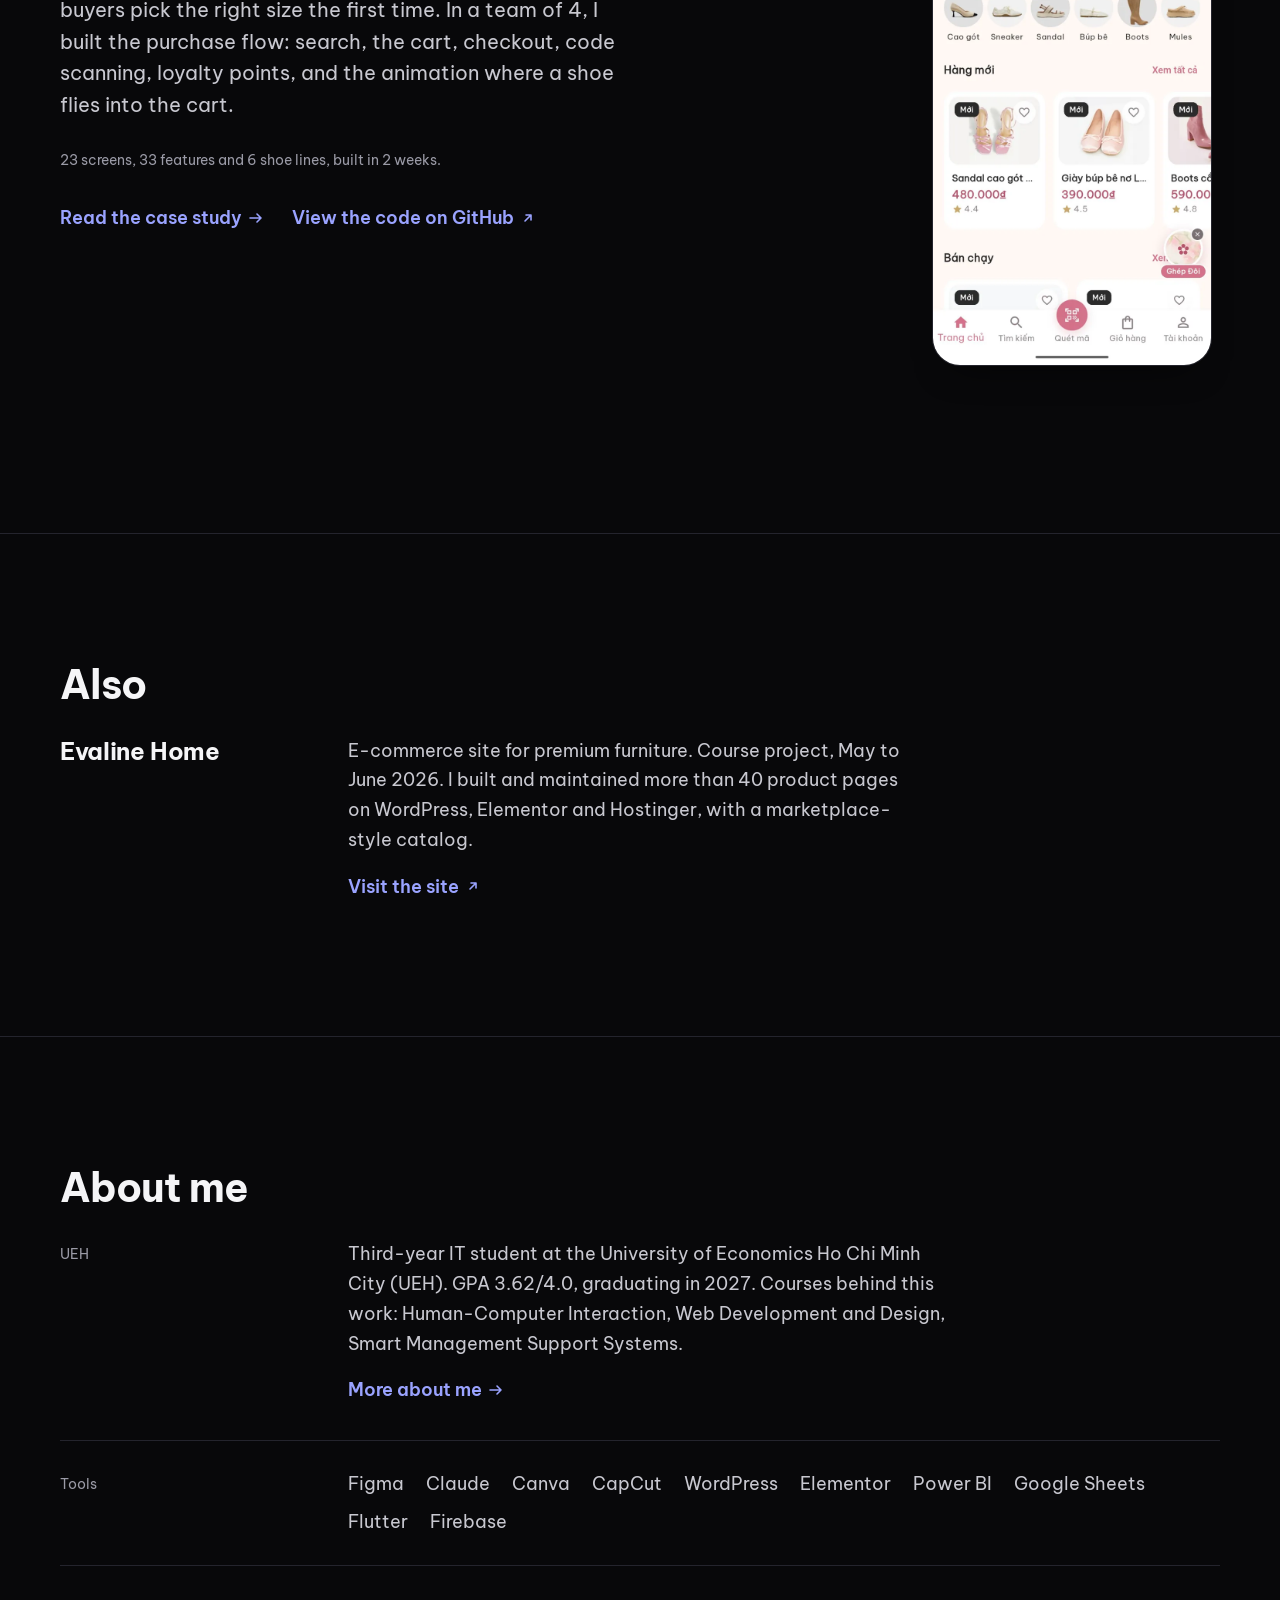
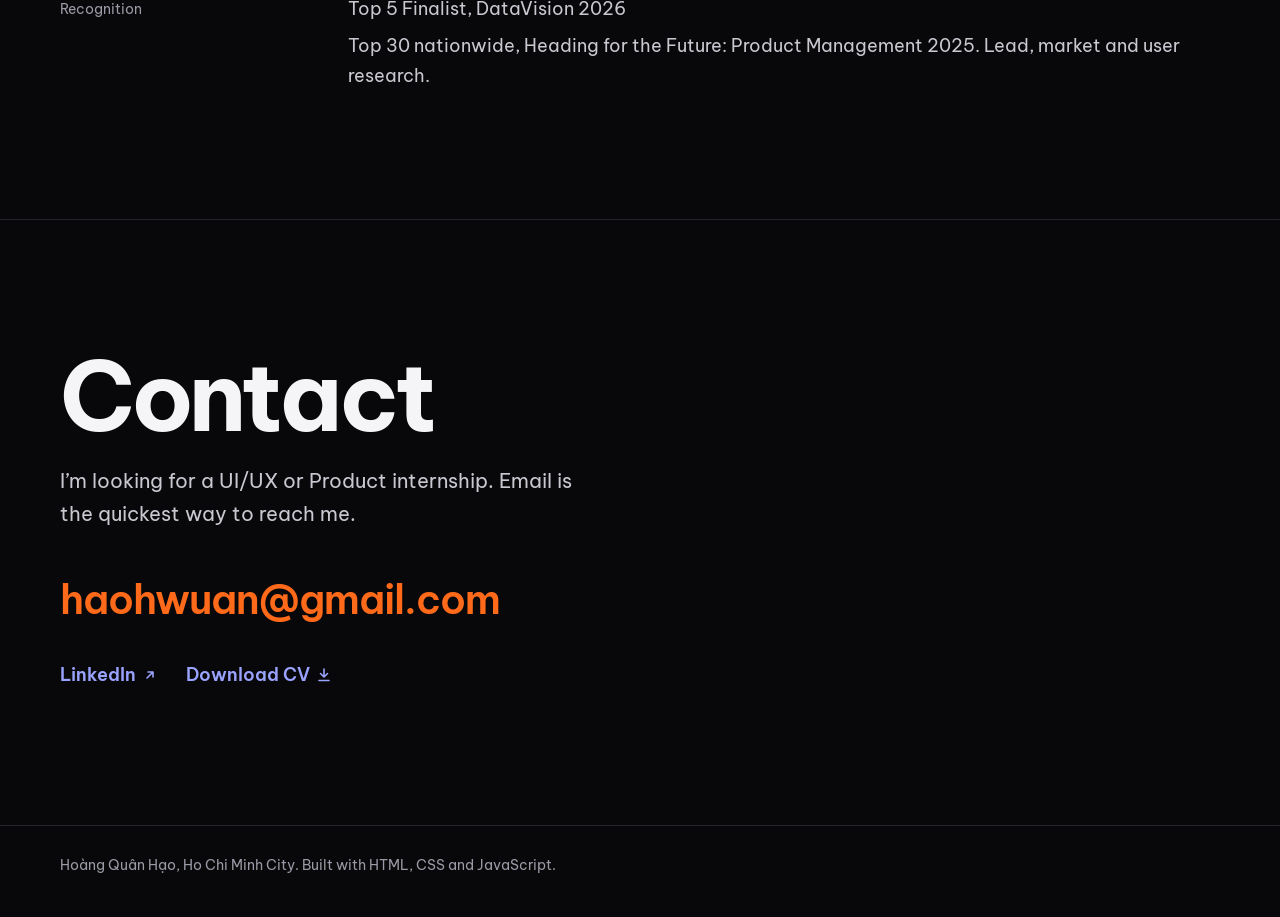
==== commit b884edd2: "WebP images and on-page jump links in the work index - Every screenshot and the portrait now ship as" ====
--- a/index.html
+++ b/index.html
@@ -81,19 +81,19 @@
         <ol>
           <li><details>
             <summary><span class="n">01</span><span data-i18n="h.hook.name"></span><span class="k" data-i18n="h.idx.k1"></span><span class="pm" aria-hidden="true"></span></summary>
-            <div class="more"><p data-i18n="hk.summary"></p><a href="work/the-hook/"><span data-i18n="h.hook.link"></span><svg width="16" height="16" viewBox="0 0 16 16" fill="none" stroke="currentColor" stroke-width="1.6" stroke-linecap="round" stroke-linejoin="round" aria-hidden="true"><path d="M2 8h11M9 4l4 4-4 4"/></svg></a></div>
+            <div class="more"><p data-i18n="hk.summary"></p><div class="acts"><a href="work/the-hook/"><span data-i18n="h.hook.link"></span><svg width="16" height="16" viewBox="0 0 16 16" fill="none" stroke="currentColor" stroke-width="1.6" stroke-linecap="round" stroke-linejoin="round" aria-hidden="true"><path d="M2 8h11M9 4l4 4-4 4"/></svg></a><a class="here" href="#hook-observe"><span data-i18n="h.idx.here"></span><svg width="16" height="16" viewBox="0 0 16 16" fill="none" stroke="currentColor" stroke-width="1.6" stroke-linecap="round" stroke-linejoin="round" aria-hidden="true"><path d="M8 2v11M4 9l4 4 4-4"/></svg></a></div></div>
           </details></li>
           <li><details>
             <summary><span class="n">02</span><span data-i18n="h.bloom.name"></span><span class="k" data-i18n="h.idx.k2"></span><span class="pm" aria-hidden="true"></span></summary>
-            <div class="more"><p data-i18n="bm.summary"></p><a href="work/bloommate/"><span data-i18n="h.bloom.link"></span><svg width="16" height="16" viewBox="0 0 16 16" fill="none" stroke="currentColor" stroke-width="1.6" stroke-linecap="round" stroke-linejoin="round" aria-hidden="true"><path d="M2 8h11M9 4l4 4-4 4"/></svg></a></div>
+            <div class="more"><p data-i18n="bm.summary"></p><div class="acts"><a href="work/bloommate/"><span data-i18n="h.bloom.link"></span><svg width="16" height="16" viewBox="0 0 16 16" fill="none" stroke="currentColor" stroke-width="1.6" stroke-linecap="round" stroke-linejoin="round" aria-hidden="true"><path d="M2 8h11M9 4l4 4-4 4"/></svg></a><a class="here" href="#bloom-observe"><span data-i18n="h.idx.here"></span><svg width="16" height="16" viewBox="0 0 16 16" fill="none" stroke="currentColor" stroke-width="1.6" stroke-linecap="round" stroke-linejoin="round" aria-hidden="true"><path d="M8 2v11M4 9l4 4 4-4"/></svg></a></div></div>
           </details></li>
           <li><details>
             <summary><span class="n">03</span><span data-i18n="h.lume.name"></span><span class="k" data-i18n="h.idx.k3"></span><span class="pm" aria-hidden="true"></span></summary>
-            <div class="more"><p data-i18n="lm.summary"></p><a href="work/lume/"><span data-i18n="h.lume.link"></span><svg width="16" height="16" viewBox="0 0 16 16" fill="none" stroke="currentColor" stroke-width="1.6" stroke-linecap="round" stroke-linejoin="round" aria-hidden="true"><path d="M2 8h11M9 4l4 4-4 4"/></svg></a></div>
+            <div class="more"><p data-i18n="lm.summary"></p><div class="acts"><a href="work/lume/"><span data-i18n="h.lume.link"></span><svg width="16" height="16" viewBox="0 0 16 16" fill="none" stroke="currentColor" stroke-width="1.6" stroke-linecap="round" stroke-linejoin="round" aria-hidden="true"><path d="M2 8h11M9 4l4 4-4 4"/></svg></a><a class="here" href="#lume-story"><span data-i18n="h.idx.here"></span><svg width="16" height="16" viewBox="0 0 16 16" fill="none" stroke="currentColor" stroke-width="1.6" stroke-linecap="round" stroke-linejoin="round" aria-hidden="true"><path d="M8 2v11M4 9l4 4 4-4"/></svg></a></div></div>
           </details></li>
           <li><details>
             <summary><span class="n">04</span><span data-i18n="h.eva.name"></span><span class="k" data-i18n="h.idx.k4"></span><span class="pm" aria-hidden="true"></span></summary>
-            <div class="more"><p data-i18n="h.eva.body"></p><a href="https://evalinehome.smartquote.us/" target="_blank" rel="noopener"><span data-i18n="h.eva.link"></span><span class="sr-only" data-i18n="c.newtab"></span><svg width="16" height="16" viewBox="0 0 16 16" fill="none" stroke="currentColor" stroke-width="1.6" stroke-linecap="round" stroke-linejoin="round" aria-hidden="true"><path d="M5 11 11 5M6 5h5v5"/></svg></a></div>
+            <div class="more"><p data-i18n="h.eva.body"></p><div class="acts"><a href="https://evalinehome.smartquote.us/" target="_blank" rel="noopener"><span data-i18n="h.eva.link"></span><span class="sr-only" data-i18n="c.newtab"></span><svg width="16" height="16" viewBox="0 0 16 16" fill="none" stroke="currentColor" stroke-width="1.6" stroke-linecap="round" stroke-linejoin="round" aria-hidden="true"><path d="M5 11 11 5M6 5h5v5"/></svg></a><a class="here" href="#also"><span data-i18n="h.idx.here"></span><svg width="16" height="16" viewBox="0 0 16 16" fill="none" stroke="currentColor" stroke-width="1.6" stroke-linecap="round" stroke-linejoin="round" aria-hidden="true"><path d="M8 2v11M4 9l4 4 4-4"/></svg></a></div></div>
           </details></li>
         </ol>
       </section>
@@ -126,7 +126,7 @@
         <h3 class="say reveal" data-i18n="h.hook.decide"></h3>
         <p class="body reveal" data-i18n="h.hook.decide.body"></p>
         <figure class="plate reveal">
-          <img src="assets/img/hook-match.jpg" width="1600" height="934" loading="lazy" decoding="async" data-i18n-attr="alt:h.hook.img" alt="">
+          <picture><source type="image/webp" srcset="assets/img/hook-match.webp"><img src="assets/img/hook-match.jpg" width="1600" height="934" loading="lazy" decoding="async" data-i18n-attr="alt:h.hook.img" alt=""></picture>
           <figcaption data-i18n="h.hook.cap"></figcaption>
         </figure>
       </div>
@@ -175,7 +175,7 @@
         </ul>
         <p class="body reveal" data-i18n="h.bloom.decide.body"></p>
         <figure class="plate reveal">
-          <img src="assets/img/bloom-today.jpg" width="1600" height="828" loading="lazy" decoding="async" data-i18n-attr="alt:h.bloom.img" alt="">
+          <picture><source type="image/webp" srcset="assets/img/bloom-today.webp"><img src="assets/img/bloom-today.jpg" width="1600" height="828" loading="lazy" decoding="async" data-i18n-attr="alt:h.bloom.img" alt=""></picture>
           <figcaption data-i18n="h.bloom.cap"></figcaption>
         </figure>
       </div>
@@ -205,7 +205,7 @@
       </div>
     </div>
     <div class="wrap">
-      <div class="beat">
+      <div class="beat" id="lume-story">
         <div class="split">
           <div>
             <h3 class="say reveal" data-i18n="h.lume.title"></h3>
@@ -216,7 +216,7 @@
               <a class="go ext" href="https://github.com/hienhuynh31241022763-jpg/lume_app" target="_blank" rel="noopener"><span data-i18n="h.lume.code"></span><span class="sr-only" data-i18n="c.newtab"></span><svg width="16" height="16" viewBox="0 0 16 16" fill="none" stroke="currentColor" stroke-width="1.6" stroke-linecap="round" stroke-linejoin="round" aria-hidden="true"><path d="M5 11 11 5M6 5h5v5"/></svg></a>
             </div>
           </div>
-          <img class="phone-img reveal" src="assets/img/lume-1.jpg" width="720" height="1600" loading="lazy" decoding="async" data-i18n-attr="alt:lm.img.home" alt="">
+          <picture><source type="image/webp" srcset="assets/img/lume-1.webp"><img class="phone-img reveal" src="assets/img/lume-1.jpg" width="720" height="1600" loading="lazy" decoding="async" data-i18n-attr="alt:lm.img.home" alt=""></picture>
         </div>
       </div>
     </div>
--- a/assets/css/site.css
+++ b/assets/css/site.css
@@ -654,3 +654,9 @@
 .next-proj a.prev:hover .t svg { transform: translateX(-10px); }
 .next-proj .pn-grid .t { font-size: clamp(2rem, 5.5vw, 4.5rem); }
 @media (max-width: 640px) { .pn-grid { grid-template-columns: 1fr; gap: 0; } .next-proj a.next { text-align: left; border-top: 1px solid var(--line); } .next-proj a.next .t { justify-content: flex-start; } }
+/* <picture> wrappers must not change layout: let the image inside size itself as before */
+picture { display: block; }
+.index .more .acts { grid-column: 2; display: flex; flex-wrap: wrap; gap: 0 28px; }
+.index .more .acts a { text-decoration-color: rgba(255, 255, 255, 0.6); }
+.index .more a.here { color: var(--on-blue-2); }
+.index .more a.here:hover { color: #fff; }
